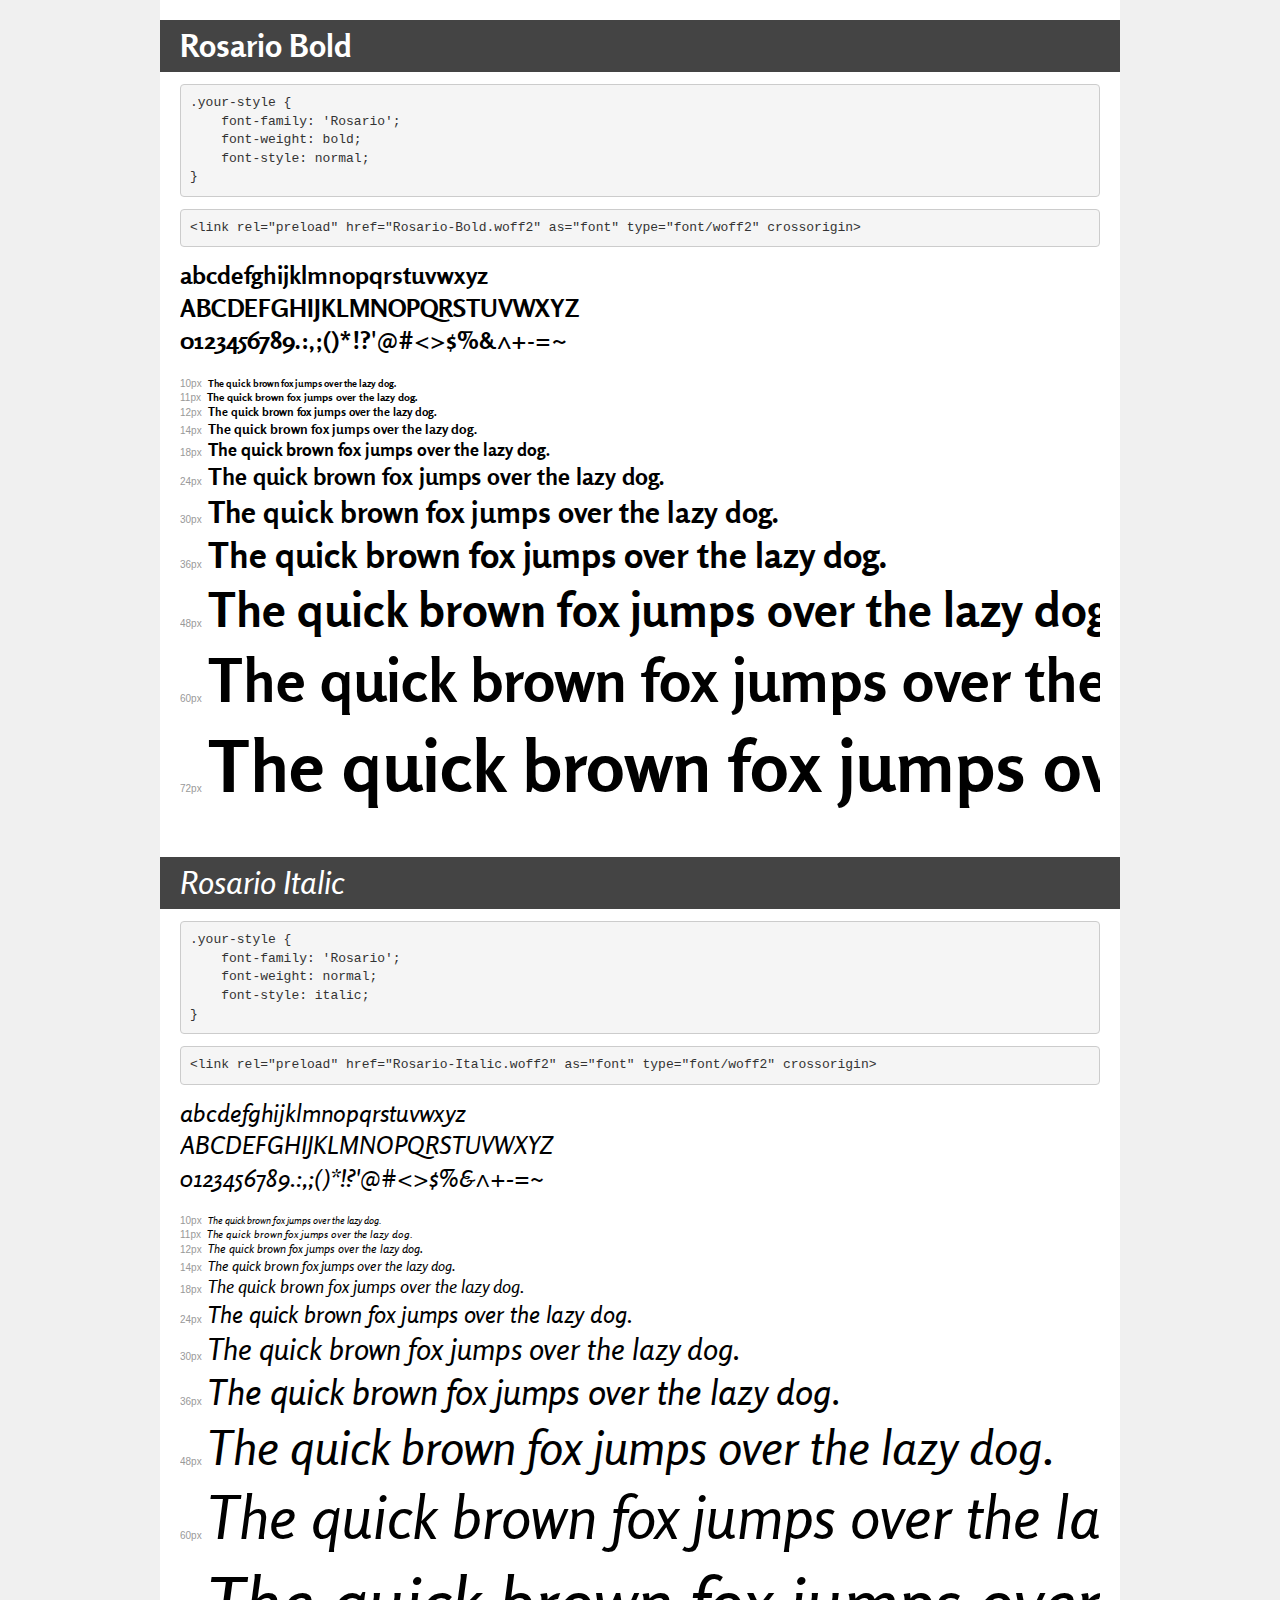
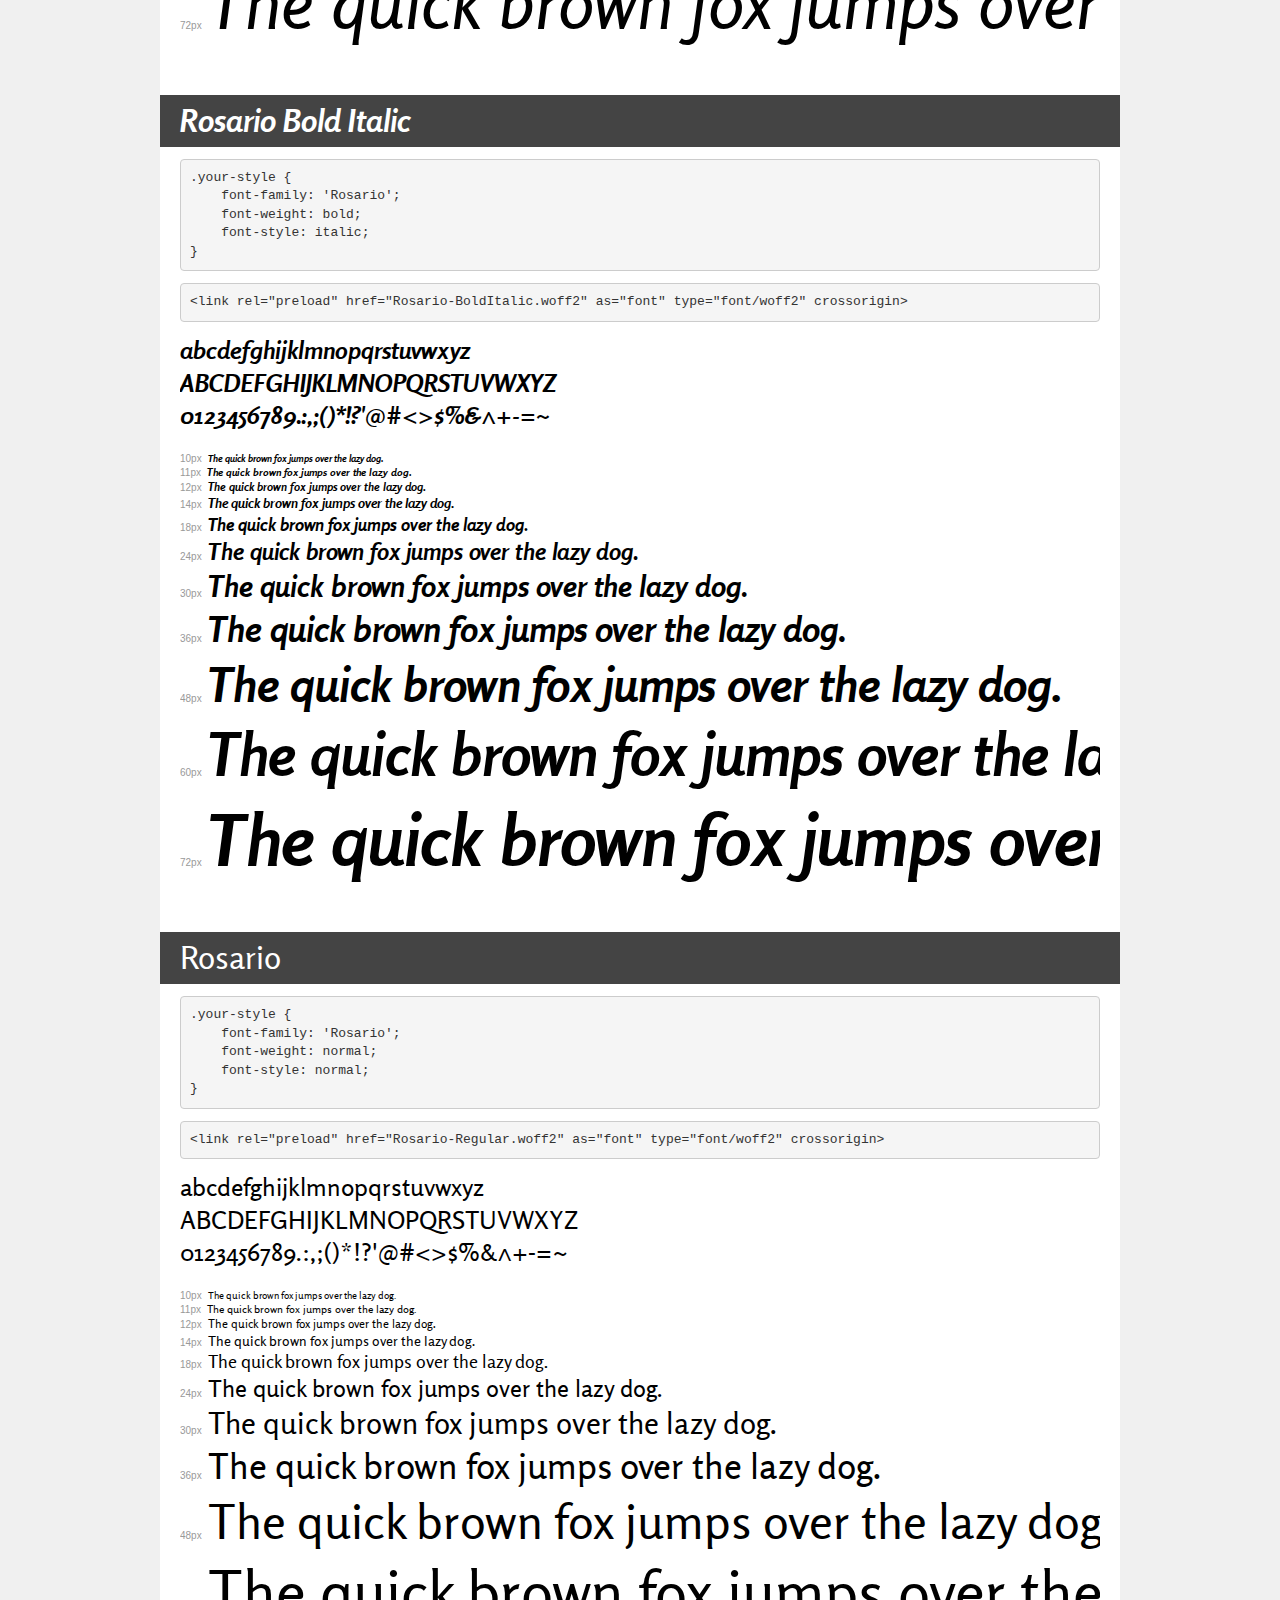
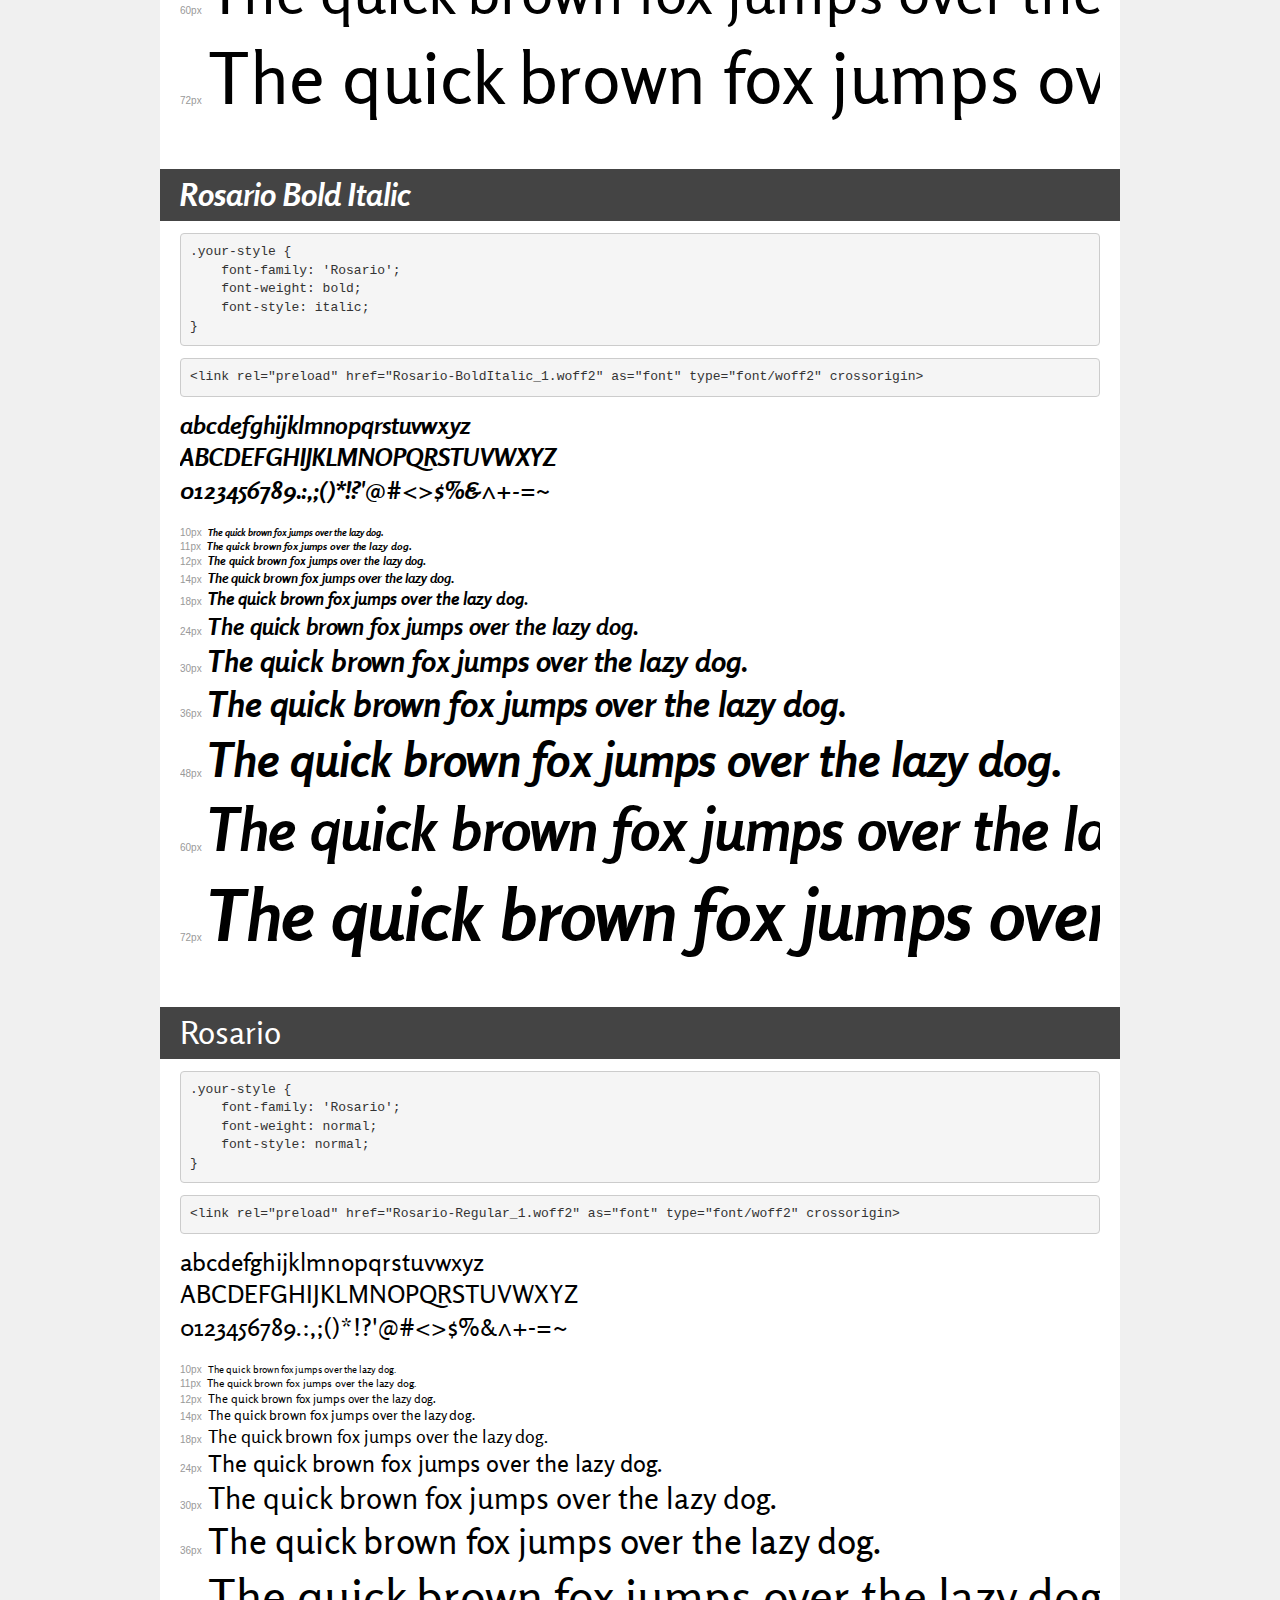
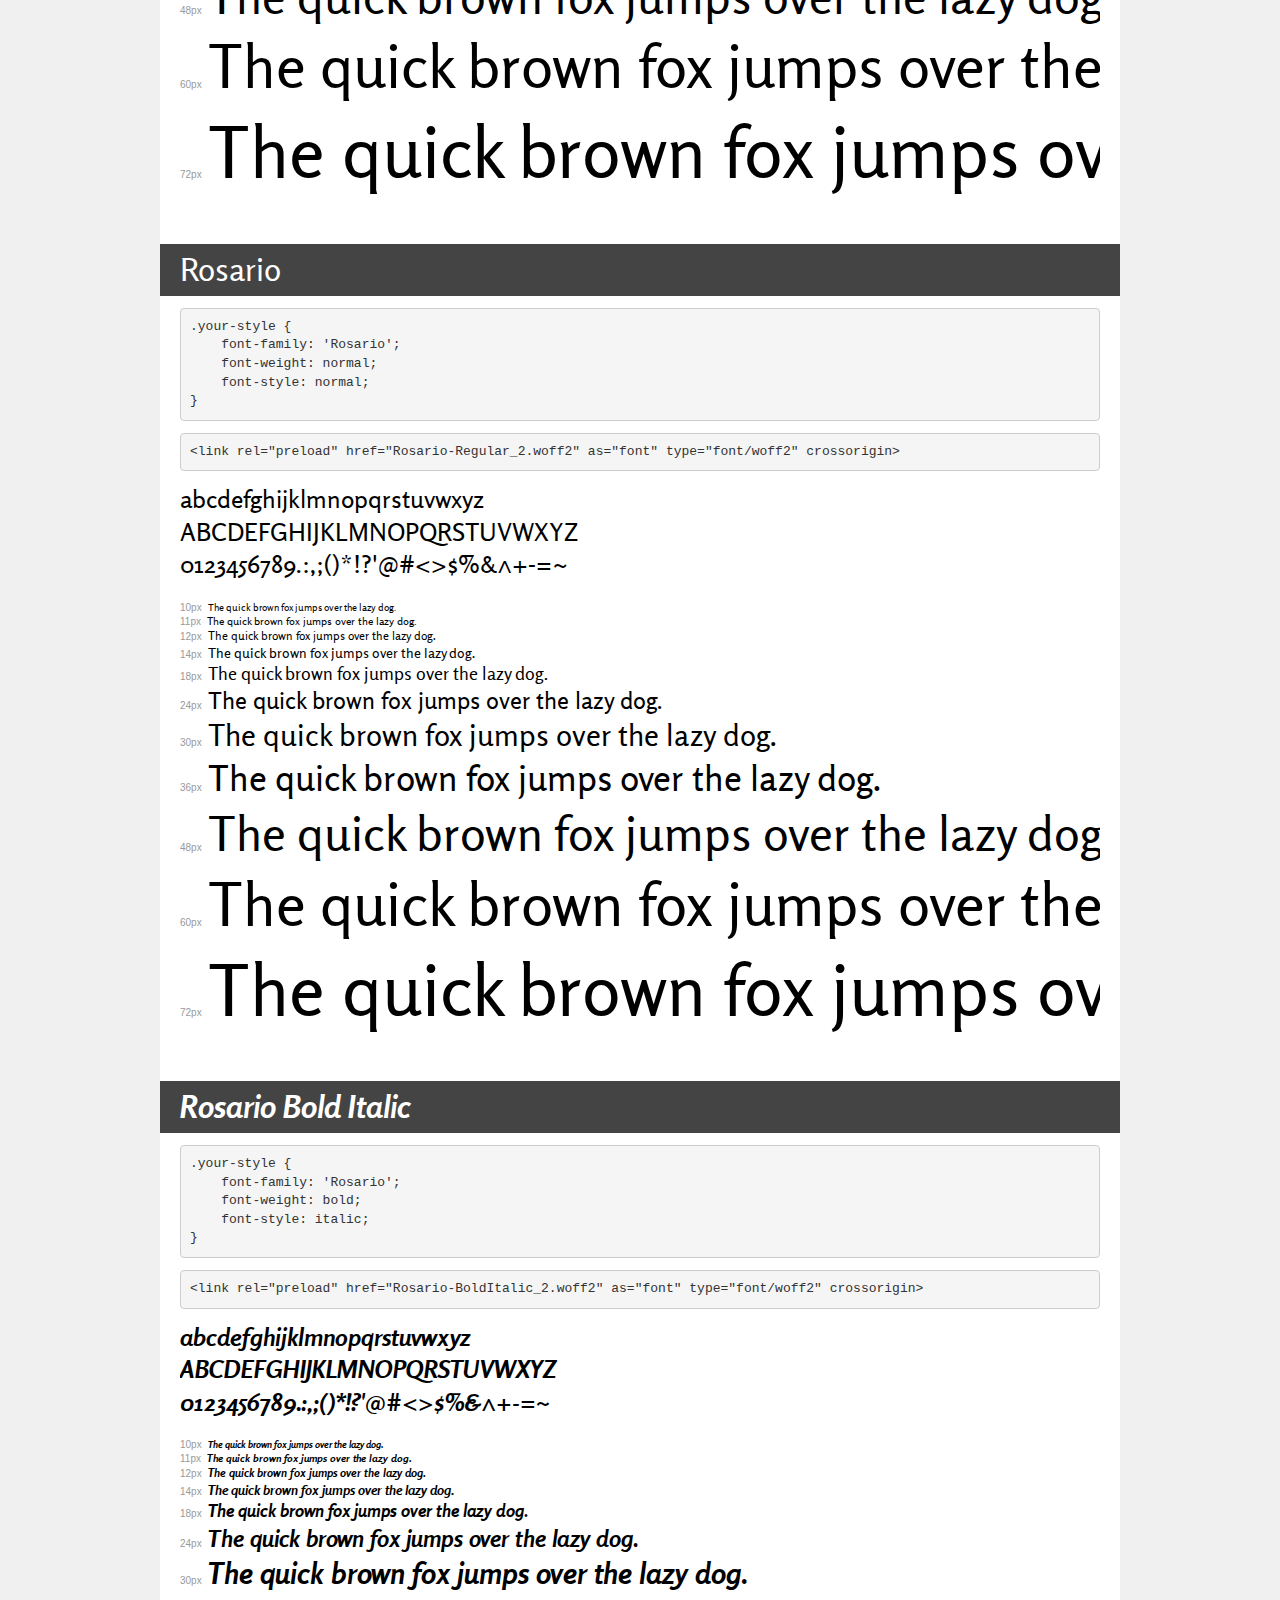
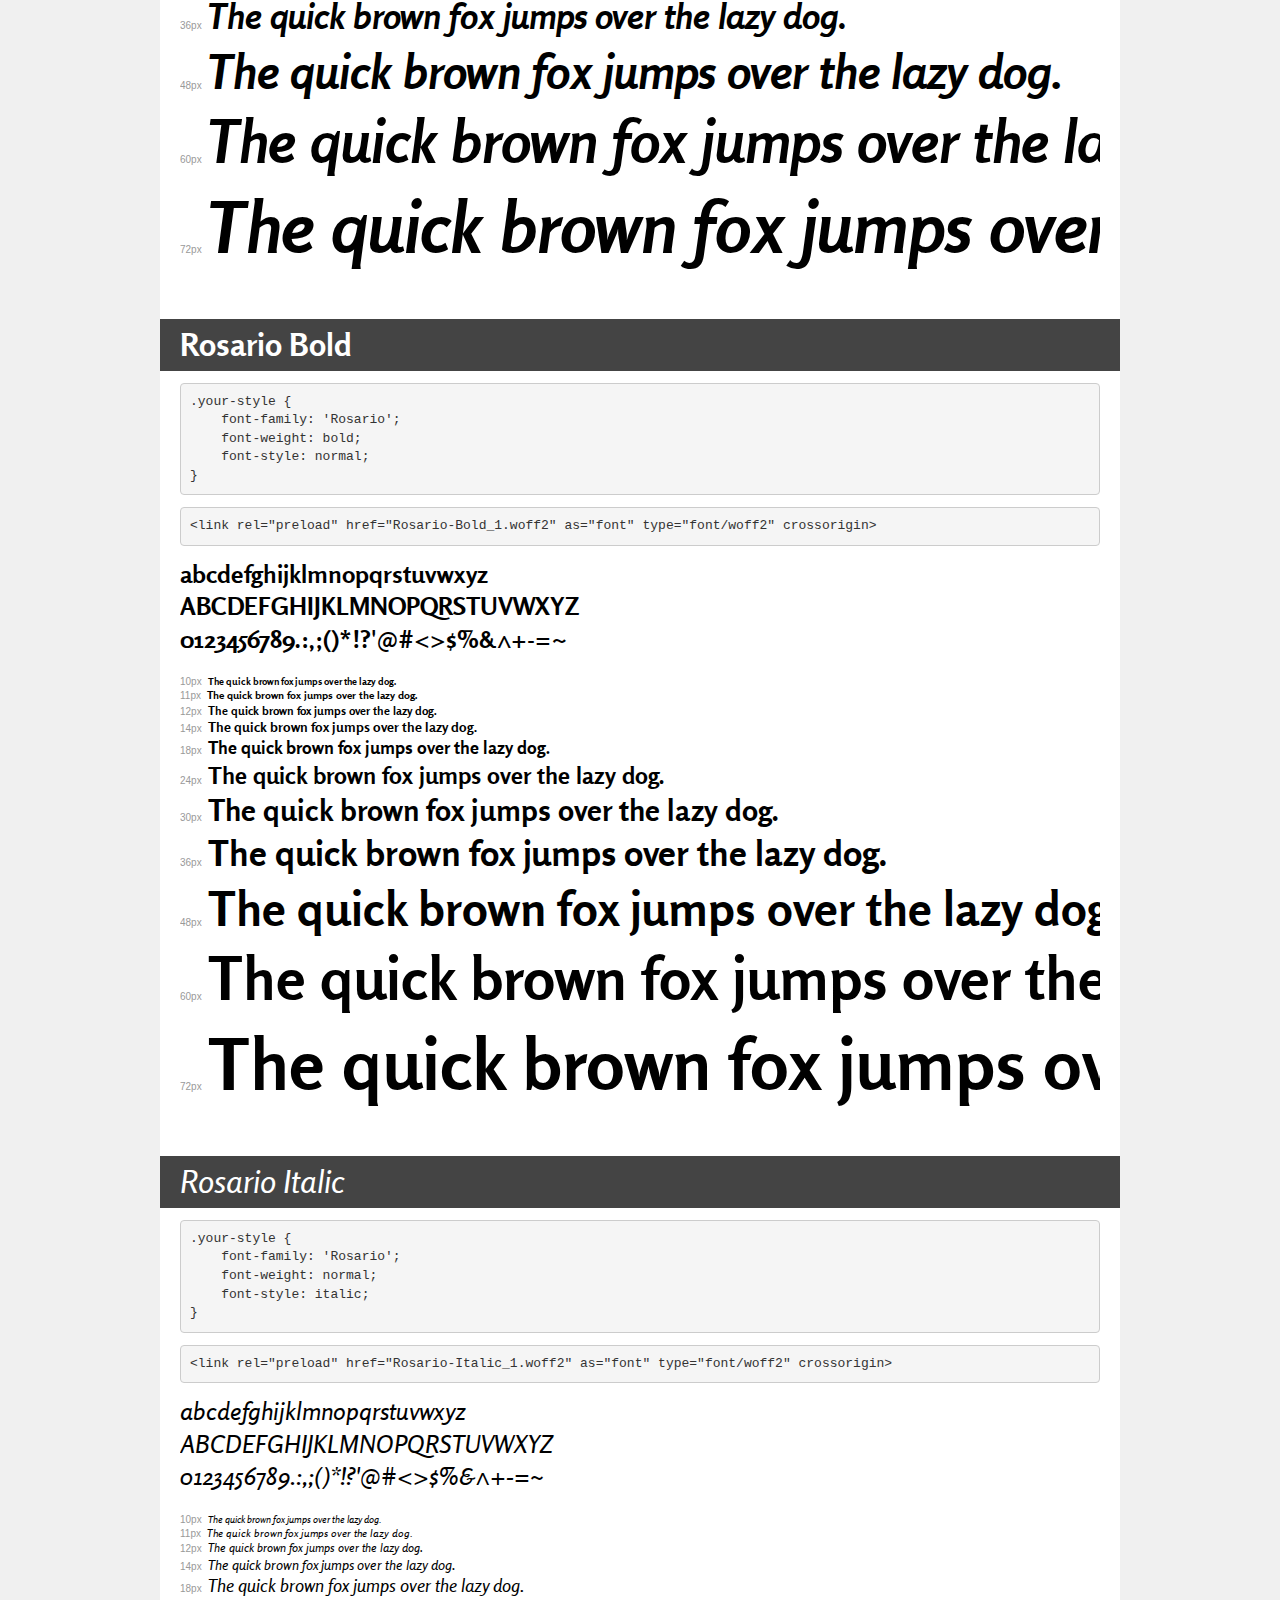
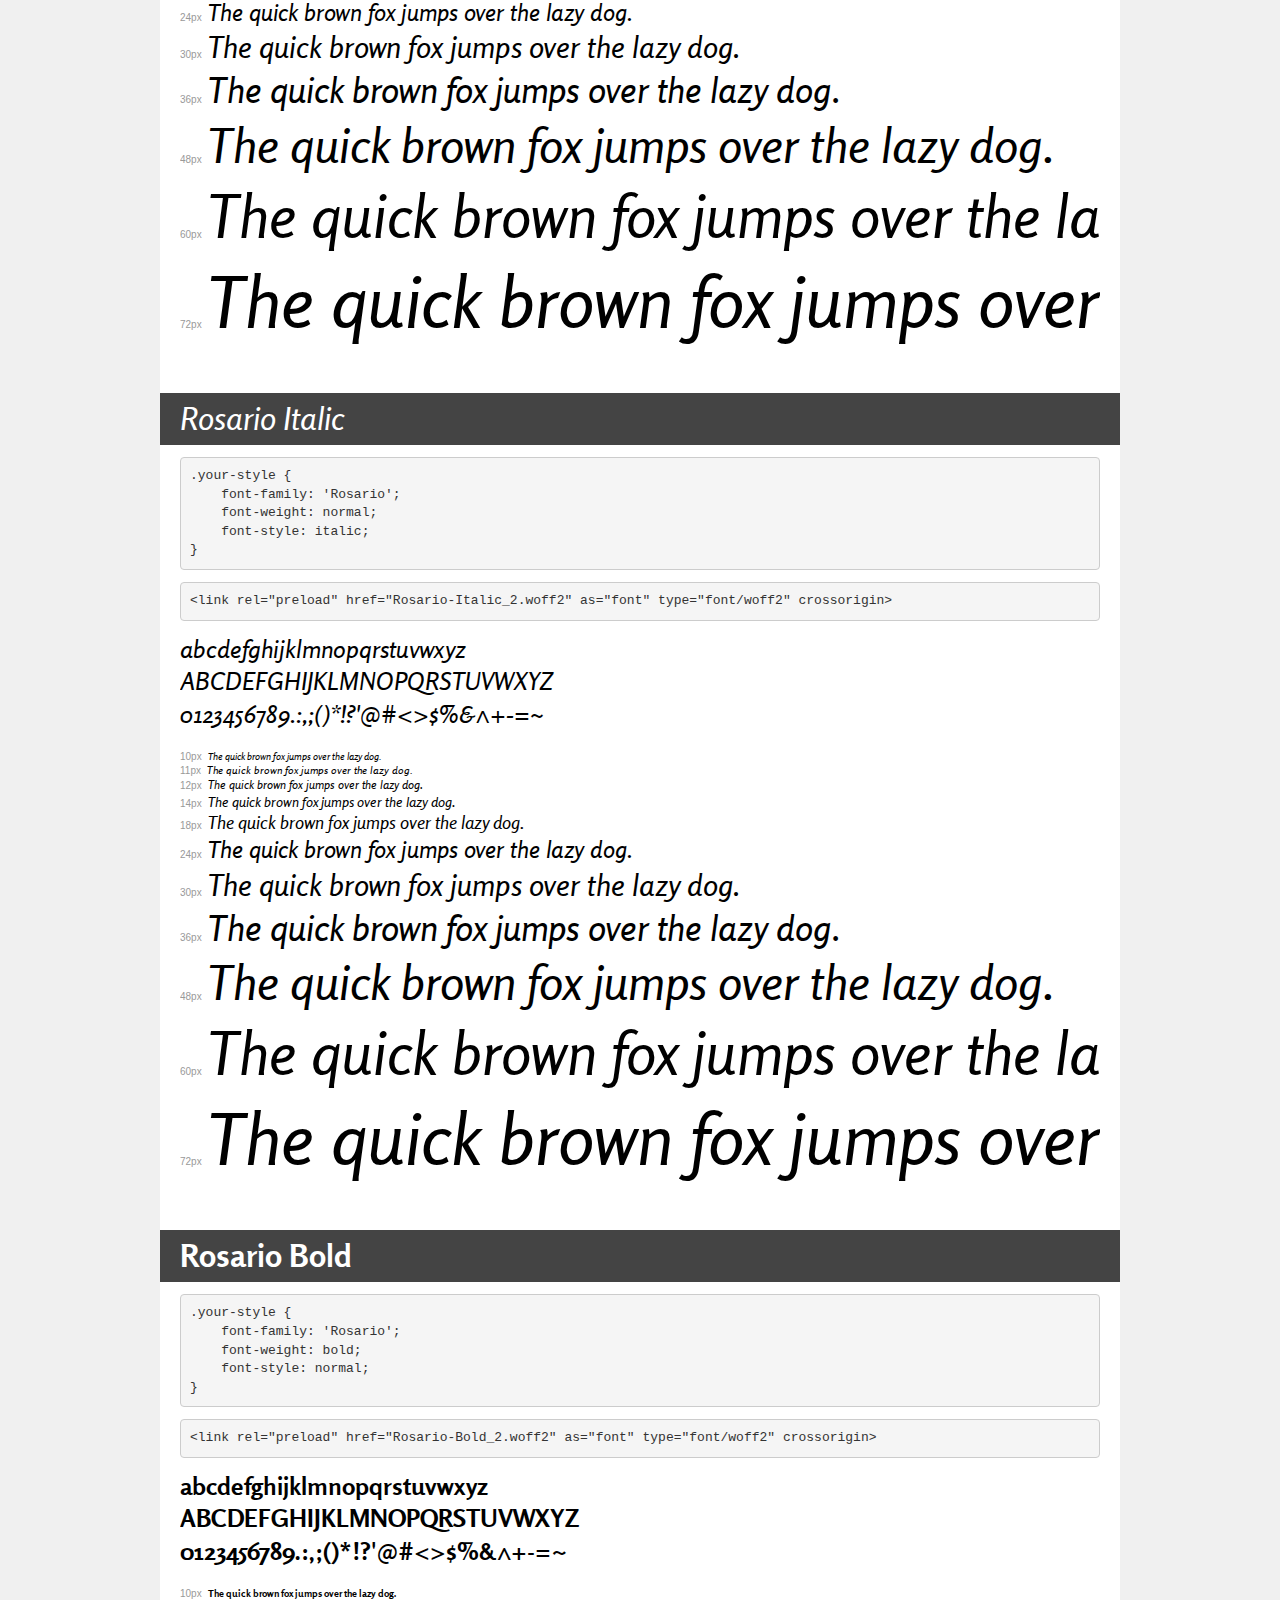
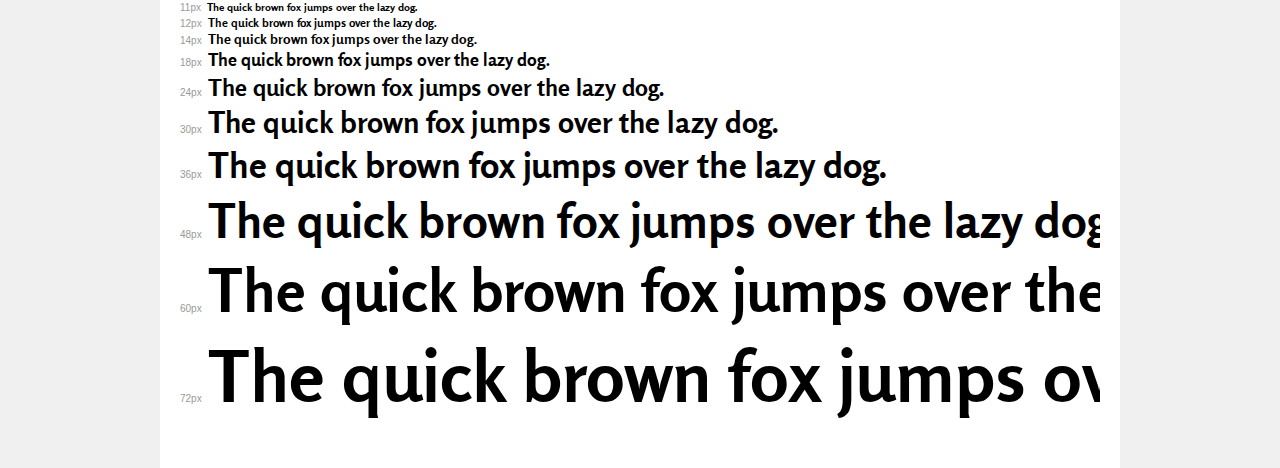
==== fonts/demo.html @ a5f99866 "Init" ====
<!DOCTYPE html>
<html lang="en">
<head>
    <meta charset="utf-8">
    <meta http-equiv="X-UA-Compatible" content="IE=edge">
    <meta name="viewport" content="width=device-width, initial-scale=1">
    <meta name="robots" content="noindex, noarchive">
    <meta name="format-detection" content="telephone=no">
    <title>Transfonter demo</title>
    <link href="stylesheet.css" rel="stylesheet">
    <style>
        /*
        http://meyerweb.com/eric/tools/css/reset/
        v2.0 | 20110126
        License: none (public domain)
        */
        html, body, div, span, applet, object, iframe,
        h1, h2, h3, h4, h5, h6, p, blockquote, pre,
        a, abbr, acronym, address, big, cite, code,
        del, dfn, em, img, ins, kbd, q, s, samp,
        small, strike, strong, sub, sup, tt, var,
        b, u, i, center,
        dl, dt, dd, ol, ul, li,
        fieldset, form, label, legend,
        table, caption, tbody, tfoot, thead, tr, th, td,
        article, aside, canvas, details, embed,
        figure, figcaption, footer, header, hgroup,
        menu, nav, output, ruby, section, summary,
        time, mark, audio, video {
            margin: 0;
            padding: 0;
            border: 0;
            font-size: 100%;
            font: inherit;
            vertical-align: baseline;
        }
        /* HTML5 display-role reset for older browsers */
        article, aside, details, figcaption, figure,
        footer, header, hgroup, menu, nav, section {
            display: block;
        }
        body {
            line-height: 1;
        }
        ol, ul {
            list-style: none;
        }
        blockquote, q {
            quotes: none;
        }
        blockquote:before, blockquote:after,
        q:before, q:after {
            content: '';
            content: none;
        }
        table {
            border-collapse: collapse;
            border-spacing: 0;
        }
        /* demo styles */
        body {
            background: #f0f0f0;
            color: #000;
        }
        .page {
            background: #fff;
            width: 920px;
            margin: 0 auto;
            padding: 20px 20px 0 20px;
            overflow: hidden;
        }
        .font-container {
            overflow-x: auto;
            overflow-y: hidden;
            margin-bottom: 40px;
            line-height: 1.3;
            white-space: nowrap;
            padding-bottom: 5px;
        }
        h1 {
            position: relative;
            background: #444;
            font-size: 32px;
            color: #fff;
            padding: 10px 20px;
            margin: 0 -20px 12px -20px;
        }
        .letters {
            font-size: 25px;
            margin-bottom: 20px;
        }
        .s10:before {
            content: '10px';
        }
        .s11:before {
            content: '11px';
        }
        .s12:before {
            content: '12px';
        }
        .s14:before {
            content: '14px';
        }
        .s18:before {
            content: '18px';
        }
        .s24:before {
            content: '24px';
        }
        .s30:before {
            content: '30px';
        }
        .s36:before {
            content: '36px';
        }
        .s48:before {
            content: '48px';
        }
        .s60:before {
            content: '60px';
        }
        .s72:before {
            content: '72px';
        }
        .s10:before, .s11:before, .s12:before, .s14:before,
        .s18:before, .s24:before, .s30:before, .s36:before,
        .s48:before, .s60:before, .s72:before {
            font-family: Arial, sans-serif;
            font-size: 10px;
            font-weight: normal;
            font-style: normal;
            color: #999;
            padding-right: 6px;
        }
        pre {
            display: block;
            padding: 9px;
            margin: 0 0 12px;
            font-family: Monaco, Menlo, Consolas, "Courier New", monospace;
            font-size: 13px;
            line-height: 1.428571429;
            color: #333;
            font-weight: normal;
            font-style: normal;
            background-color: #f5f5f5;
            border: 1px solid #ccc;
            overflow-x: auto;
            border-radius: 4px;
        }
        /* responsive */
        @media (max-width: 959px) {
            .page {
                width: auto;
                margin: 0;
            }
        }
    </style>
</head>
<body>
<div class="page">
    <div class="demo">
        <h1 style="font-family: 'Rosario'; font-weight: bold; font-style: normal;">Rosario Bold</h1>
        <pre title="Usage">.your-style {
    font-family: 'Rosario';
    font-weight: bold;
    font-style: normal;
}</pre>
        <pre title="Preload (optional)">
&lt;link rel=&quot;preload&quot; href=&quot;Rosario-Bold.woff2&quot; as=&quot;font&quot; type=&quot;font/woff2&quot; crossorigin&gt;</pre>
        <div class="font-container" style="font-family: 'Rosario'; font-weight: bold; font-style: normal;">
            <p class="letters">
                abcdefghijklmnopqrstuvwxyz<br>
ABCDEFGHIJKLMNOPQRSTUVWXYZ<br>
                0123456789.:,;()*!?'@#&lt;&gt;$%&^+-=~
            </p>
            <p class="s10" style="font-size: 10px;">The quick brown fox jumps over the lazy dog.</p>
            <p class="s11" style="font-size: 11px;">The quick brown fox jumps over the lazy dog.</p>
            <p class="s12" style="font-size: 12px;">The quick brown fox jumps over the lazy dog.</p>
            <p class="s14" style="font-size: 14px;">The quick brown fox jumps over the lazy dog.</p>
            <p class="s18" style="font-size: 18px;">The quick brown fox jumps over the lazy dog.</p>
            <p class="s24" style="font-size: 24px;">The quick brown fox jumps over the lazy dog.</p>
            <p class="s30" style="font-size: 30px;">The quick brown fox jumps over the lazy dog.</p>
            <p class="s36" style="font-size: 36px;">The quick brown fox jumps over the lazy dog.</p>
            <p class="s48" style="font-size: 48px;">The quick brown fox jumps over the lazy dog.</p>
            <p class="s60" style="font-size: 60px;">The quick brown fox jumps over the lazy dog.</p>
            <p class="s72" style="font-size: 72px;">The quick brown fox jumps over the lazy dog.</p>
        </div>
    </div>

    <div class="demo">
        <h1 style="font-family: 'Rosario'; font-weight: normal; font-style: italic;">Rosario Italic</h1>
        <pre title="Usage">.your-style {
    font-family: 'Rosario';
    font-weight: normal;
    font-style: italic;
}</pre>
        <pre title="Preload (optional)">
&lt;link rel=&quot;preload&quot; href=&quot;Rosario-Italic.woff2&quot; as=&quot;font&quot; type=&quot;font/woff2&quot; crossorigin&gt;</pre>
        <div class="font-container" style="font-family: 'Rosario'; font-weight: normal; font-style: italic;">
            <p class="letters">
                abcdefghijklmnopqrstuvwxyz<br>
ABCDEFGHIJKLMNOPQRSTUVWXYZ<br>
                0123456789.:,;()*!?'@#&lt;&gt;$%&^+-=~
            </p>
            <p class="s10" style="font-size: 10px;">The quick brown fox jumps over the lazy dog.</p>
            <p class="s11" style="font-size: 11px;">The quick brown fox jumps over the lazy dog.</p>
            <p class="s12" style="font-size: 12px;">The quick brown fox jumps over the lazy dog.</p>
            <p class="s14" style="font-size: 14px;">The quick brown fox jumps over the lazy dog.</p>
            <p class="s18" style="font-size: 18px;">The quick brown fox jumps over the lazy dog.</p>
            <p class="s24" style="font-size: 24px;">The quick brown fox jumps over the lazy dog.</p>
            <p class="s30" style="font-size: 30px;">The quick brown fox jumps over the lazy dog.</p>
            <p class="s36" style="font-size: 36px;">The quick brown fox jumps over the lazy dog.</p>
            <p class="s48" style="font-size: 48px;">The quick brown fox jumps over the lazy dog.</p>
            <p class="s60" style="font-size: 60px;">The quick brown fox jumps over the lazy dog.</p>
            <p class="s72" style="font-size: 72px;">The quick brown fox jumps over the lazy dog.</p>
        </div>
    </div>

    <div class="demo">
        <h1 style="font-family: 'Rosario'; font-weight: bold; font-style: italic;">Rosario Bold Italic</h1>
        <pre title="Usage">.your-style {
    font-family: 'Rosario';
    font-weight: bold;
    font-style: italic;
}</pre>
        <pre title="Preload (optional)">
&lt;link rel=&quot;preload&quot; href=&quot;Rosario-BoldItalic.woff2&quot; as=&quot;font&quot; type=&quot;font/woff2&quot; crossorigin&gt;</pre>
        <div class="font-container" style="font-family: 'Rosario'; font-weight: bold; font-style: italic;">
            <p class="letters">
                abcdefghijklmnopqrstuvwxyz<br>
ABCDEFGHIJKLMNOPQRSTUVWXYZ<br>
                0123456789.:,;()*!?'@#&lt;&gt;$%&^+-=~
            </p>
            <p class="s10" style="font-size: 10px;">The quick brown fox jumps over the lazy dog.</p>
            <p class="s11" style="font-size: 11px;">The quick brown fox jumps over the lazy dog.</p>
            <p class="s12" style="font-size: 12px;">The quick brown fox jumps over the lazy dog.</p>
            <p class="s14" style="font-size: 14px;">The quick brown fox jumps over the lazy dog.</p>
            <p class="s18" style="font-size: 18px;">The quick brown fox jumps over the lazy dog.</p>
            <p class="s24" style="font-size: 24px;">The quick brown fox jumps over the lazy dog.</p>
            <p class="s30" style="font-size: 30px;">The quick brown fox jumps over the lazy dog.</p>
            <p class="s36" style="font-size: 36px;">The quick brown fox jumps over the lazy dog.</p>
            <p class="s48" style="font-size: 48px;">The quick brown fox jumps over the lazy dog.</p>
            <p class="s60" style="font-size: 60px;">The quick brown fox jumps over the lazy dog.</p>
            <p class="s72" style="font-size: 72px;">The quick brown fox jumps over the lazy dog.</p>
        </div>
    </div>

    <div class="demo">
        <h1 style="font-family: 'Rosario'; font-weight: normal; font-style: normal;">Rosario</h1>
        <pre title="Usage">.your-style {
    font-family: 'Rosario';
    font-weight: normal;
    font-style: normal;
}</pre>
        <pre title="Preload (optional)">
&lt;link rel=&quot;preload&quot; href=&quot;Rosario-Regular.woff2&quot; as=&quot;font&quot; type=&quot;font/woff2&quot; crossorigin&gt;</pre>
        <div class="font-container" style="font-family: 'Rosario'; font-weight: normal; font-style: normal;">
            <p class="letters">
                abcdefghijklmnopqrstuvwxyz<br>
ABCDEFGHIJKLMNOPQRSTUVWXYZ<br>
                0123456789.:,;()*!?'@#&lt;&gt;$%&^+-=~
            </p>
            <p class="s10" style="font-size: 10px;">The quick brown fox jumps over the lazy dog.</p>
            <p class="s11" style="font-size: 11px;">The quick brown fox jumps over the lazy dog.</p>
            <p class="s12" style="font-size: 12px;">The quick brown fox jumps over the lazy dog.</p>
            <p class="s14" style="font-size: 14px;">The quick brown fox jumps over the lazy dog.</p>
            <p class="s18" style="font-size: 18px;">The quick brown fox jumps over the lazy dog.</p>
            <p class="s24" style="font-size: 24px;">The quick brown fox jumps over the lazy dog.</p>
            <p class="s30" style="font-size: 30px;">The quick brown fox jumps over the lazy dog.</p>
            <p class="s36" style="font-size: 36px;">The quick brown fox jumps over the lazy dog.</p>
            <p class="s48" style="font-size: 48px;">The quick brown fox jumps over the lazy dog.</p>
            <p class="s60" style="font-size: 60px;">The quick brown fox jumps over the lazy dog.</p>
            <p class="s72" style="font-size: 72px;">The quick brown fox jumps over the lazy dog.</p>
        </div>
    </div>

    <div class="demo">
        <h1 style="font-family: 'Rosario'; font-weight: bold; font-style: italic;">Rosario Bold Italic</h1>
        <pre title="Usage">.your-style {
    font-family: 'Rosario';
    font-weight: bold;
    font-style: italic;
}</pre>
        <pre title="Preload (optional)">
&lt;link rel=&quot;preload&quot; href=&quot;Rosario-BoldItalic_1.woff2&quot; as=&quot;font&quot; type=&quot;font/woff2&quot; crossorigin&gt;</pre>
        <div class="font-container" style="font-family: 'Rosario'; font-weight: bold; font-style: italic;">
            <p class="letters">
                abcdefghijklmnopqrstuvwxyz<br>
ABCDEFGHIJKLMNOPQRSTUVWXYZ<br>
                0123456789.:,;()*!?'@#&lt;&gt;$%&^+-=~
            </p>
            <p class="s10" style="font-size: 10px;">The quick brown fox jumps over the lazy dog.</p>
            <p class="s11" style="font-size: 11px;">The quick brown fox jumps over the lazy dog.</p>
            <p class="s12" style="font-size: 12px;">The quick brown fox jumps over the lazy dog.</p>
            <p class="s14" style="font-size: 14px;">The quick brown fox jumps over the lazy dog.</p>
            <p class="s18" style="font-size: 18px;">The quick brown fox jumps over the lazy dog.</p>
            <p class="s24" style="font-size: 24px;">The quick brown fox jumps over the lazy dog.</p>
            <p class="s30" style="font-size: 30px;">The quick brown fox jumps over the lazy dog.</p>
            <p class="s36" style="font-size: 36px;">The quick brown fox jumps over the lazy dog.</p>
            <p class="s48" style="font-size: 48px;">The quick brown fox jumps over the lazy dog.</p>
            <p class="s60" style="font-size: 60px;">The quick brown fox jumps over the lazy dog.</p>
            <p class="s72" style="font-size: 72px;">The quick brown fox jumps over the lazy dog.</p>
        </div>
    </div>

    <div class="demo">
        <h1 style="font-family: 'Rosario'; font-weight: normal; font-style: normal;">Rosario</h1>
        <pre title="Usage">.your-style {
    font-family: 'Rosario';
    font-weight: normal;
    font-style: normal;
}</pre>
        <pre title="Preload (optional)">
&lt;link rel=&quot;preload&quot; href=&quot;Rosario-Regular_1.woff2&quot; as=&quot;font&quot; type=&quot;font/woff2&quot; crossorigin&gt;</pre>
        <div class="font-container" style="font-family: 'Rosario'; font-weight: normal; font-style: normal;">
            <p class="letters">
                abcdefghijklmnopqrstuvwxyz<br>
ABCDEFGHIJKLMNOPQRSTUVWXYZ<br>
                0123456789.:,;()*!?'@#&lt;&gt;$%&^+-=~
            </p>
            <p class="s10" style="font-size: 10px;">The quick brown fox jumps over the lazy dog.</p>
            <p class="s11" style="font-size: 11px;">The quick brown fox jumps over the lazy dog.</p>
            <p class="s12" style="font-size: 12px;">The quick brown fox jumps over the lazy dog.</p>
            <p class="s14" style="font-size: 14px;">The quick brown fox jumps over the lazy dog.</p>
            <p class="s18" style="font-size: 18px;">The quick brown fox jumps over the lazy dog.</p>
            <p class="s24" style="font-size: 24px;">The quick brown fox jumps over the lazy dog.</p>
            <p class="s30" style="font-size: 30px;">The quick brown fox jumps over the lazy dog.</p>
            <p class="s36" style="font-size: 36px;">The quick brown fox jumps over the lazy dog.</p>
            <p class="s48" style="font-size: 48px;">The quick brown fox jumps over the lazy dog.</p>
            <p class="s60" style="font-size: 60px;">The quick brown fox jumps over the lazy dog.</p>
            <p class="s72" style="font-size: 72px;">The quick brown fox jumps over the lazy dog.</p>
        </div>
    </div>

    <div class="demo">
        <h1 style="font-family: 'Rosario'; font-weight: normal; font-style: normal;">Rosario</h1>
        <pre title="Usage">.your-style {
    font-family: 'Rosario';
    font-weight: normal;
    font-style: normal;
}</pre>
        <pre title="Preload (optional)">
&lt;link rel=&quot;preload&quot; href=&quot;Rosario-Regular_2.woff2&quot; as=&quot;font&quot; type=&quot;font/woff2&quot; crossorigin&gt;</pre>
        <div class="font-container" style="font-family: 'Rosario'; font-weight: normal; font-style: normal;">
            <p class="letters">
                abcdefghijklmnopqrstuvwxyz<br>
ABCDEFGHIJKLMNOPQRSTUVWXYZ<br>
                0123456789.:,;()*!?'@#&lt;&gt;$%&^+-=~
            </p>
            <p class="s10" style="font-size: 10px;">The quick brown fox jumps over the lazy dog.</p>
            <p class="s11" style="font-size: 11px;">The quick brown fox jumps over the lazy dog.</p>
            <p class="s12" style="font-size: 12px;">The quick brown fox jumps over the lazy dog.</p>
            <p class="s14" style="font-size: 14px;">The quick brown fox jumps over the lazy dog.</p>
            <p class="s18" style="font-size: 18px;">The quick brown fox jumps over the lazy dog.</p>
            <p class="s24" style="font-size: 24px;">The quick brown fox jumps over the lazy dog.</p>
            <p class="s30" style="font-size: 30px;">The quick brown fox jumps over the lazy dog.</p>
            <p class="s36" style="font-size: 36px;">The quick brown fox jumps over the lazy dog.</p>
            <p class="s48" style="font-size: 48px;">The quick brown fox jumps over the lazy dog.</p>
            <p class="s60" style="font-size: 60px;">The quick brown fox jumps over the lazy dog.</p>
            <p class="s72" style="font-size: 72px;">The quick brown fox jumps over the lazy dog.</p>
        </div>
    </div>

    <div class="demo">
        <h1 style="font-family: 'Rosario'; font-weight: bold; font-style: italic;">Rosario Bold Italic</h1>
        <pre title="Usage">.your-style {
    font-family: 'Rosario';
    font-weight: bold;
    font-style: italic;
}</pre>
        <pre title="Preload (optional)">
&lt;link rel=&quot;preload&quot; href=&quot;Rosario-BoldItalic_2.woff2&quot; as=&quot;font&quot; type=&quot;font/woff2&quot; crossorigin&gt;</pre>
        <div class="font-container" style="font-family: 'Rosario'; font-weight: bold; font-style: italic;">
            <p class="letters">
                abcdefghijklmnopqrstuvwxyz<br>
ABCDEFGHIJKLMNOPQRSTUVWXYZ<br>
                0123456789.:,;()*!?'@#&lt;&gt;$%&^+-=~
            </p>
            <p class="s10" style="font-size: 10px;">The quick brown fox jumps over the lazy dog.</p>
            <p class="s11" style="font-size: 11px;">The quick brown fox jumps over the lazy dog.</p>
            <p class="s12" style="font-size: 12px;">The quick brown fox jumps over the lazy dog.</p>
            <p class="s14" style="font-size: 14px;">The quick brown fox jumps over the lazy dog.</p>
            <p class="s18" style="font-size: 18px;">The quick brown fox jumps over the lazy dog.</p>
            <p class="s24" style="font-size: 24px;">The quick brown fox jumps over the lazy dog.</p>
            <p class="s30" style="font-size: 30px;">The quick brown fox jumps over the lazy dog.</p>
            <p class="s36" style="font-size: 36px;">The quick brown fox jumps over the lazy dog.</p>
            <p class="s48" style="font-size: 48px;">The quick brown fox jumps over the lazy dog.</p>
            <p class="s60" style="font-size: 60px;">The quick brown fox jumps over the lazy dog.</p>
            <p class="s72" style="font-size: 72px;">The quick brown fox jumps over the lazy dog.</p>
        </div>
    </div>

    <div class="demo">
        <h1 style="font-family: 'Rosario'; font-weight: bold; font-style: normal;">Rosario Bold</h1>
        <pre title="Usage">.your-style {
    font-family: 'Rosario';
    font-weight: bold;
    font-style: normal;
}</pre>
        <pre title="Preload (optional)">
&lt;link rel=&quot;preload&quot; href=&quot;Rosario-Bold_1.woff2&quot; as=&quot;font&quot; type=&quot;font/woff2&quot; crossorigin&gt;</pre>
        <div class="font-container" style="font-family: 'Rosario'; font-weight: bold; font-style: normal;">
            <p class="letters">
                abcdefghijklmnopqrstuvwxyz<br>
ABCDEFGHIJKLMNOPQRSTUVWXYZ<br>
                0123456789.:,;()*!?'@#&lt;&gt;$%&^+-=~
            </p>
            <p class="s10" style="font-size: 10px;">The quick brown fox jumps over the lazy dog.</p>
            <p class="s11" style="font-size: 11px;">The quick brown fox jumps over the lazy dog.</p>
            <p class="s12" style="font-size: 12px;">The quick brown fox jumps over the lazy dog.</p>
            <p class="s14" style="font-size: 14px;">The quick brown fox jumps over the lazy dog.</p>
            <p class="s18" style="font-size: 18px;">The quick brown fox jumps over the lazy dog.</p>
            <p class="s24" style="font-size: 24px;">The quick brown fox jumps over the lazy dog.</p>
            <p class="s30" style="font-size: 30px;">The quick brown fox jumps over the lazy dog.</p>
            <p class="s36" style="font-size: 36px;">The quick brown fox jumps over the lazy dog.</p>
            <p class="s48" style="font-size: 48px;">The quick brown fox jumps over the lazy dog.</p>
            <p class="s60" style="font-size: 60px;">The quick brown fox jumps over the lazy dog.</p>
            <p class="s72" style="font-size: 72px;">The quick brown fox jumps over the lazy dog.</p>
        </div>
    </div>

    <div class="demo">
        <h1 style="font-family: 'Rosario'; font-weight: normal; font-style: italic;">Rosario Italic</h1>
        <pre title="Usage">.your-style {
    font-family: 'Rosario';
    font-weight: normal;
    font-style: italic;
}</pre>
        <pre title="Preload (optional)">
&lt;link rel=&quot;preload&quot; href=&quot;Rosario-Italic_1.woff2&quot; as=&quot;font&quot; type=&quot;font/woff2&quot; crossorigin&gt;</pre>
        <div class="font-container" style="font-family: 'Rosario'; font-weight: normal; font-style: italic;">
            <p class="letters">
                abcdefghijklmnopqrstuvwxyz<br>
ABCDEFGHIJKLMNOPQRSTUVWXYZ<br>
                0123456789.:,;()*!?'@#&lt;&gt;$%&^+-=~
            </p>
            <p class="s10" style="font-size: 10px;">The quick brown fox jumps over the lazy dog.</p>
            <p class="s11" style="font-size: 11px;">The quick brown fox jumps over the lazy dog.</p>
            <p class="s12" style="font-size: 12px;">The quick brown fox jumps over the lazy dog.</p>
            <p class="s14" style="font-size: 14px;">The quick brown fox jumps over the lazy dog.</p>
            <p class="s18" style="font-size: 18px;">The quick brown fox jumps over the lazy dog.</p>
            <p class="s24" style="font-size: 24px;">The quick brown fox jumps over the lazy dog.</p>
            <p class="s30" style="font-size: 30px;">The quick brown fox jumps over the lazy dog.</p>
            <p class="s36" style="font-size: 36px;">The quick brown fox jumps over the lazy dog.</p>
            <p class="s48" style="font-size: 48px;">The quick brown fox jumps over the lazy dog.</p>
            <p class="s60" style="font-size: 60px;">The quick brown fox jumps over the lazy dog.</p>
            <p class="s72" style="font-size: 72px;">The quick brown fox jumps over the lazy dog.</p>
        </div>
    </div>

    <div class="demo">
        <h1 style="font-family: 'Rosario'; font-weight: normal; font-style: italic;">Rosario Italic</h1>
        <pre title="Usage">.your-style {
    font-family: 'Rosario';
    font-weight: normal;
    font-style: italic;
}</pre>
        <pre title="Preload (optional)">
&lt;link rel=&quot;preload&quot; href=&quot;Rosario-Italic_2.woff2&quot; as=&quot;font&quot; type=&quot;font/woff2&quot; crossorigin&gt;</pre>
        <div class="font-container" style="font-family: 'Rosario'; font-weight: normal; font-style: italic;">
            <p class="letters">
                abcdefghijklmnopqrstuvwxyz<br>
ABCDEFGHIJKLMNOPQRSTUVWXYZ<br>
                0123456789.:,;()*!?'@#&lt;&gt;$%&^+-=~
            </p>
            <p class="s10" style="font-size: 10px;">The quick brown fox jumps over the lazy dog.</p>
            <p class="s11" style="font-size: 11px;">The quick brown fox jumps over the lazy dog.</p>
            <p class="s12" style="font-size: 12px;">The quick brown fox jumps over the lazy dog.</p>
            <p class="s14" style="font-size: 14px;">The quick brown fox jumps over the lazy dog.</p>
            <p class="s18" style="font-size: 18px;">The quick brown fox jumps over the lazy dog.</p>
            <p class="s24" style="font-size: 24px;">The quick brown fox jumps over the lazy dog.</p>
            <p class="s30" style="font-size: 30px;">The quick brown fox jumps over the lazy dog.</p>
            <p class="s36" style="font-size: 36px;">The quick brown fox jumps over the lazy dog.</p>
            <p class="s48" style="font-size: 48px;">The quick brown fox jumps over the lazy dog.</p>
            <p class="s60" style="font-size: 60px;">The quick brown fox jumps over the lazy dog.</p>
            <p class="s72" style="font-size: 72px;">The quick brown fox jumps over the lazy dog.</p>
        </div>
    </div>

    <div class="demo">
        <h1 style="font-family: 'Rosario'; font-weight: bold; font-style: normal;">Rosario Bold</h1>
        <pre title="Usage">.your-style {
    font-family: 'Rosario';
    font-weight: bold;
    font-style: normal;
}</pre>
        <pre title="Preload (optional)">
&lt;link rel=&quot;preload&quot; href=&quot;Rosario-Bold_2.woff2&quot; as=&quot;font&quot; type=&quot;font/woff2&quot; crossorigin&gt;</pre>
        <div class="font-container" style="font-family: 'Rosario'; font-weight: bold; font-style: normal;">
            <p class="letters">
                abcdefghijklmnopqrstuvwxyz<br>
ABCDEFGHIJKLMNOPQRSTUVWXYZ<br>
                0123456789.:,;()*!?'@#&lt;&gt;$%&^+-=~
            </p>
            <p class="s10" style="font-size: 10px;">The quick brown fox jumps over the lazy dog.</p>
            <p class="s11" style="font-size: 11px;">The quick brown fox jumps over the lazy dog.</p>
            <p class="s12" style="font-size: 12px;">The quick brown fox jumps over the lazy dog.</p>
            <p class="s14" style="font-size: 14px;">The quick brown fox jumps over the lazy dog.</p>
            <p class="s18" style="font-size: 18px;">The quick brown fox jumps over the lazy dog.</p>
            <p class="s24" style="font-size: 24px;">The quick brown fox jumps over the lazy dog.</p>
            <p class="s30" style="font-size: 30px;">The quick brown fox jumps over the lazy dog.</p>
            <p class="s36" style="font-size: 36px;">The quick brown fox jumps over the lazy dog.</p>
            <p class="s48" style="font-size: 48px;">The quick brown fox jumps over the lazy dog.</p>
            <p class="s60" style="font-size: 60px;">The quick brown fox jumps over the lazy dog.</p>
            <p class="s72" style="font-size: 72px;">The quick brown fox jumps over the lazy dog.</p>
        </div>
    </div>

</div>
</body>
</html>
---- fonts/stylesheet.css ----
@font-face {
    font-family: 'Rosario';
    src: url('Rosario-Bold.eot');
    src: url('Rosario-Bold.eot?#iefix') format('embedded-opentype'),
        url('Rosario-Bold.woff2') format('woff2'),
        url('Rosario-Bold.woff') format('woff'),
        url('Rosario-Bold.ttf') format('truetype'),
        url('Rosario-Bold.svg#Rosario-Bold') format('svg');
    font-weight: bold;
    font-style: normal;
    font-display: swap;
}

@font-face {
    font-family: 'Rosario';
    src: url('Rosario-Italic.eot');
    src: url('Rosario-Italic.eot?#iefix') format('embedded-opentype'),
        url('Rosario-Italic.woff2') format('woff2'),
        url('Rosario-Italic.woff') format('woff'),
        url('Rosario-Italic.ttf') format('truetype'),
        url('Rosario-Italic.svg#Rosario-Italic') format('svg');
    font-weight: normal;
    font-style: italic;
    font-display: swap;
}

@font-face {
    font-family: 'Rosario';
    src: url('Rosario-BoldItalic.eot');
    src: url('Rosario-BoldItalic.eot?#iefix') format('embedded-opentype'),
        url('Rosario-BoldItalic.woff2') format('woff2'),
        url('Rosario-BoldItalic.woff') format('woff'),
        url('Rosario-BoldItalic.ttf') format('truetype'),
        url('Rosario-BoldItalic.svg#Rosario-BoldItalic') format('svg');
    font-weight: bold;
    font-style: italic;
    font-display: swap;
}

@font-face {
    font-family: 'Rosario';
    src: url('Rosario-Regular.eot');
    src: url('Rosario-Regular.eot?#iefix') format('embedded-opentype'),
        url('Rosario-Regular.woff2') format('woff2'),
        url('Rosario-Regular.woff') format('woff'),
        url('Rosario-Regular.ttf') format('truetype'),
        url('Rosario-Regular.svg#Rosario-Regular') format('svg');
    font-weight: normal;
    font-style: normal;
    font-display: swap;
}

@font-face {
    font-family: 'Rosario';
    src: url('Rosario-BoldItalic_1.eot');
    src: url('Rosario-BoldItalic_1.eot?#iefix') format('embedded-opentype'),
        url('Rosario-BoldItalic_1.woff2') format('woff2'),
        url('Rosario-BoldItalic_1.woff') format('woff'),
        url('Rosario-BoldItalic_1.ttf') format('truetype'),
        url('Rosario-BoldItalic_1.svg#Rosario-BoldItalic') format('svg');
    font-weight: bold;
    font-style: italic;
    font-display: swap;
}

@font-face {
    font-family: 'Rosario';
    src: url('Rosario-Regular_1.eot');
    src: url('Rosario-Regular_1.eot?#iefix') format('embedded-opentype'),
        url('Rosario-Regular_1.woff2') format('woff2'),
        url('Rosario-Regular_1.woff') format('woff'),
        url('Rosario-Regular_1.ttf') format('truetype'),
        url('Rosario-Regular_1.svg#Rosario-Regular') format('svg');
    font-weight: normal;
    font-style: normal;
    font-display: swap;
}

@font-face {
    font-family: 'Rosario';
    src: url('Rosario-Regular_2.eot');
    src: url('Rosario-Regular_2.eot?#iefix') format('embedded-opentype'),
        url('Rosario-Regular_2.woff2') format('woff2'),
        url('Rosario-Regular_2.woff') format('woff'),
        url('Rosario-Regular_2.ttf') format('truetype'),
        url('Rosario-Regular_2.svg#Rosario-Regular') format('svg');
    font-weight: normal;
    font-style: normal;
    font-display: swap;
}

@font-face {
    font-family: 'Rosario';
    src: url('Rosario-BoldItalic_2.eot');
    src: url('Rosario-BoldItalic_2.eot?#iefix') format('embedded-opentype'),
        url('Rosario-BoldItalic_2.woff2') format('woff2'),
        url('Rosario-BoldItalic_2.woff') format('woff'),
        url('Rosario-BoldItalic_2.ttf') format('truetype'),
        url('Rosario-BoldItalic_2.svg#Rosario-BoldItalic') format('svg');
    font-weight: bold;
    font-style: italic;
    font-display: swap;
}

@font-face {
    font-family: 'Rosario';
    src: url('Rosario-Bold_1.eot');
    src: url('Rosario-Bold_1.eot?#iefix') format('embedded-opentype'),
        url('Rosario-Bold_1.woff2') format('woff2'),
        url('Rosario-Bold_1.woff') format('woff'),
        url('Rosario-Bold_1.ttf') format('truetype'),
        url('Rosario-Bold_1.svg#Rosario-Bold') format('svg');
    font-weight: bold;
    font-style: normal;
    font-display: swap;
}

@font-face {
    font-family: 'Rosario';
    src: url('Rosario-Italic_1.eot');
    src: url('Rosario-Italic_1.eot?#iefix') format('embedded-opentype'),
        url('Rosario-Italic_1.woff2') format('woff2'),
        url('Rosario-Italic_1.woff') format('woff'),
        url('Rosario-Italic_1.ttf') format('truetype'),
        url('Rosario-Italic_1.svg#Rosario-Italic') format('svg');
    font-weight: normal;
    font-style: italic;
    font-display: swap;
}

@font-face {
    font-family: 'Rosario';
    src: url('Rosario-Italic_2.eot');
    src: url('Rosario-Italic_2.eot?#iefix') format('embedded-opentype'),
        url('Rosario-Italic_2.woff2') format('woff2'),
        url('Rosario-Italic_2.woff') format('woff'),
        url('Rosario-Italic_2.ttf') format('truetype'),
        url('Rosario-Italic_2.svg#Rosario-Italic') format('svg');
    font-weight: normal;
    font-style: italic;
    font-display: swap;
}

@font-face {
    font-family: 'Rosario';
    src: url('Rosario-Bold_2.eot');
    src: url('Rosario-Bold_2.eot?#iefix') format('embedded-opentype'),
        url('Rosario-Bold_2.woff2') format('woff2'),
        url('Rosario-Bold_2.woff') format('woff'),
        url('Rosario-Bold_2.ttf') format('truetype'),
        url('Rosario-Bold_2.svg#Rosario-Bold') format('svg');
    font-weight: bold;
    font-style: normal;
    font-display: swap;
}
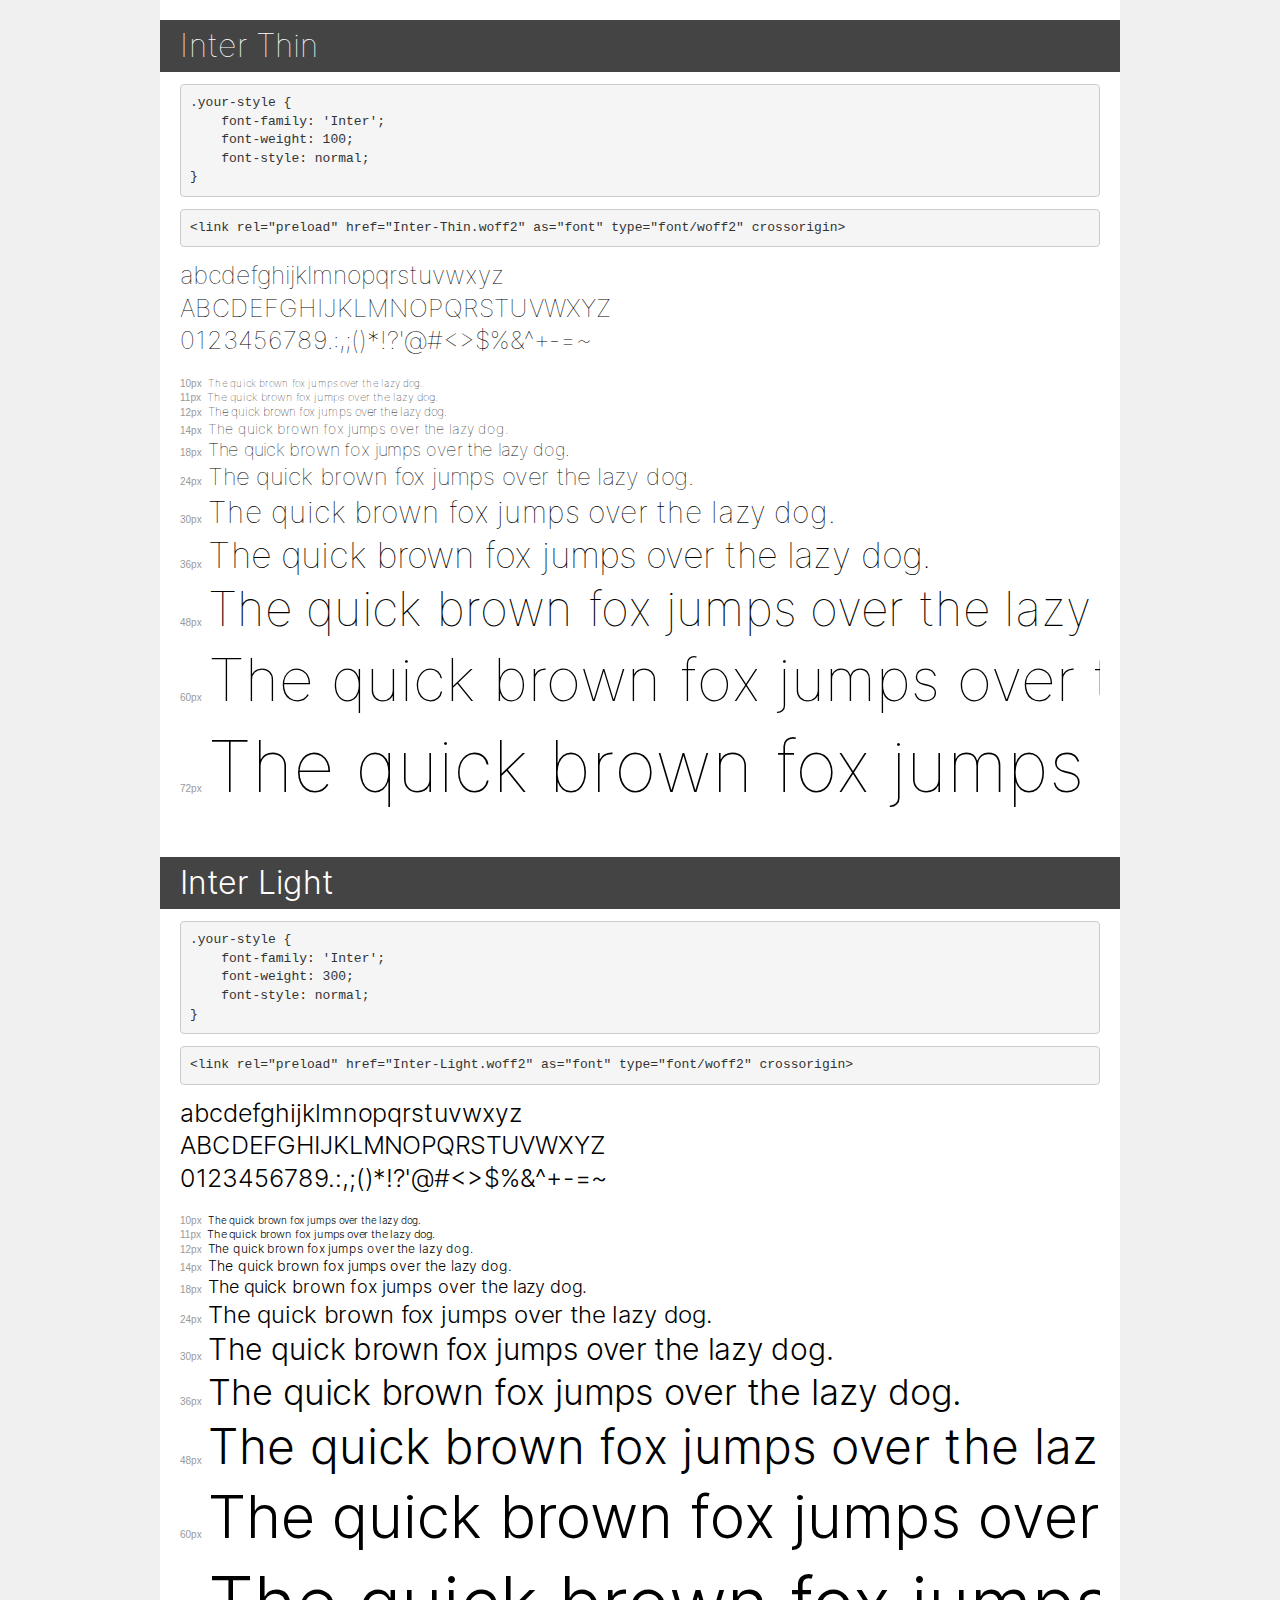
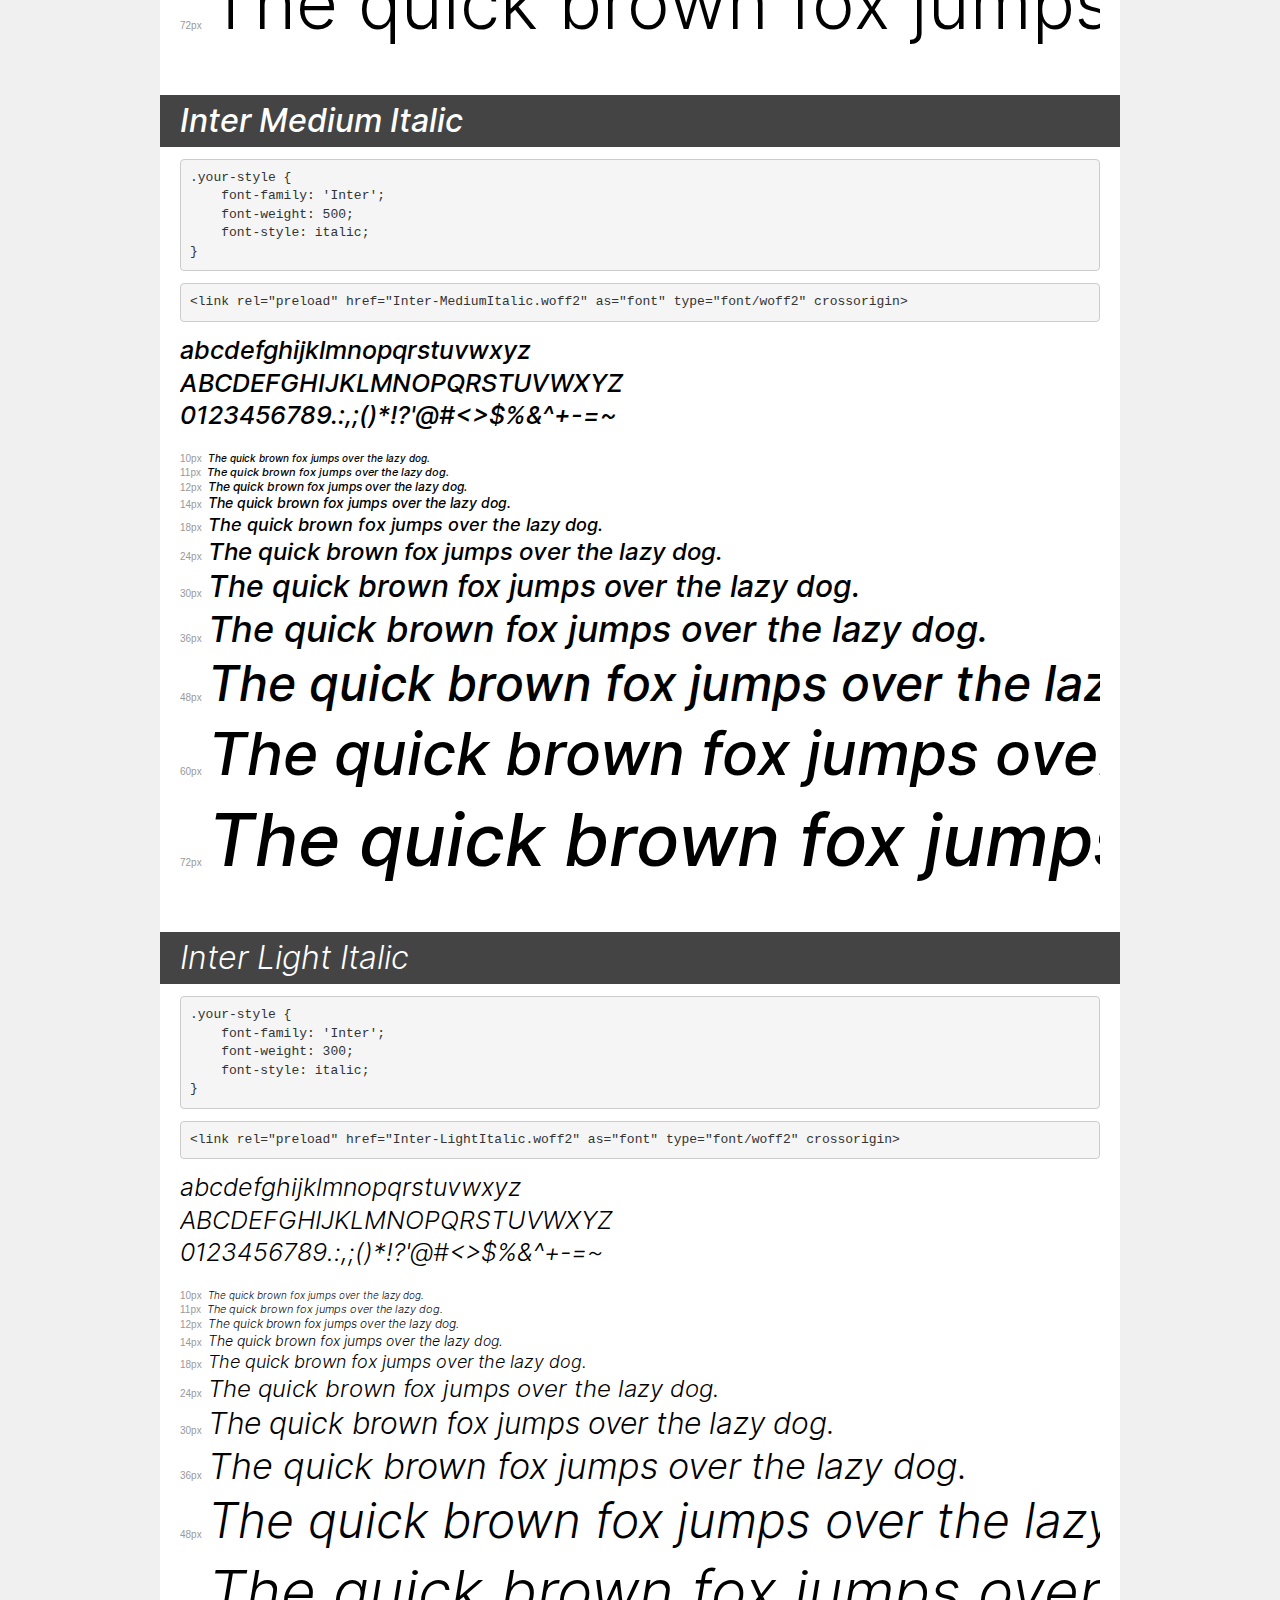
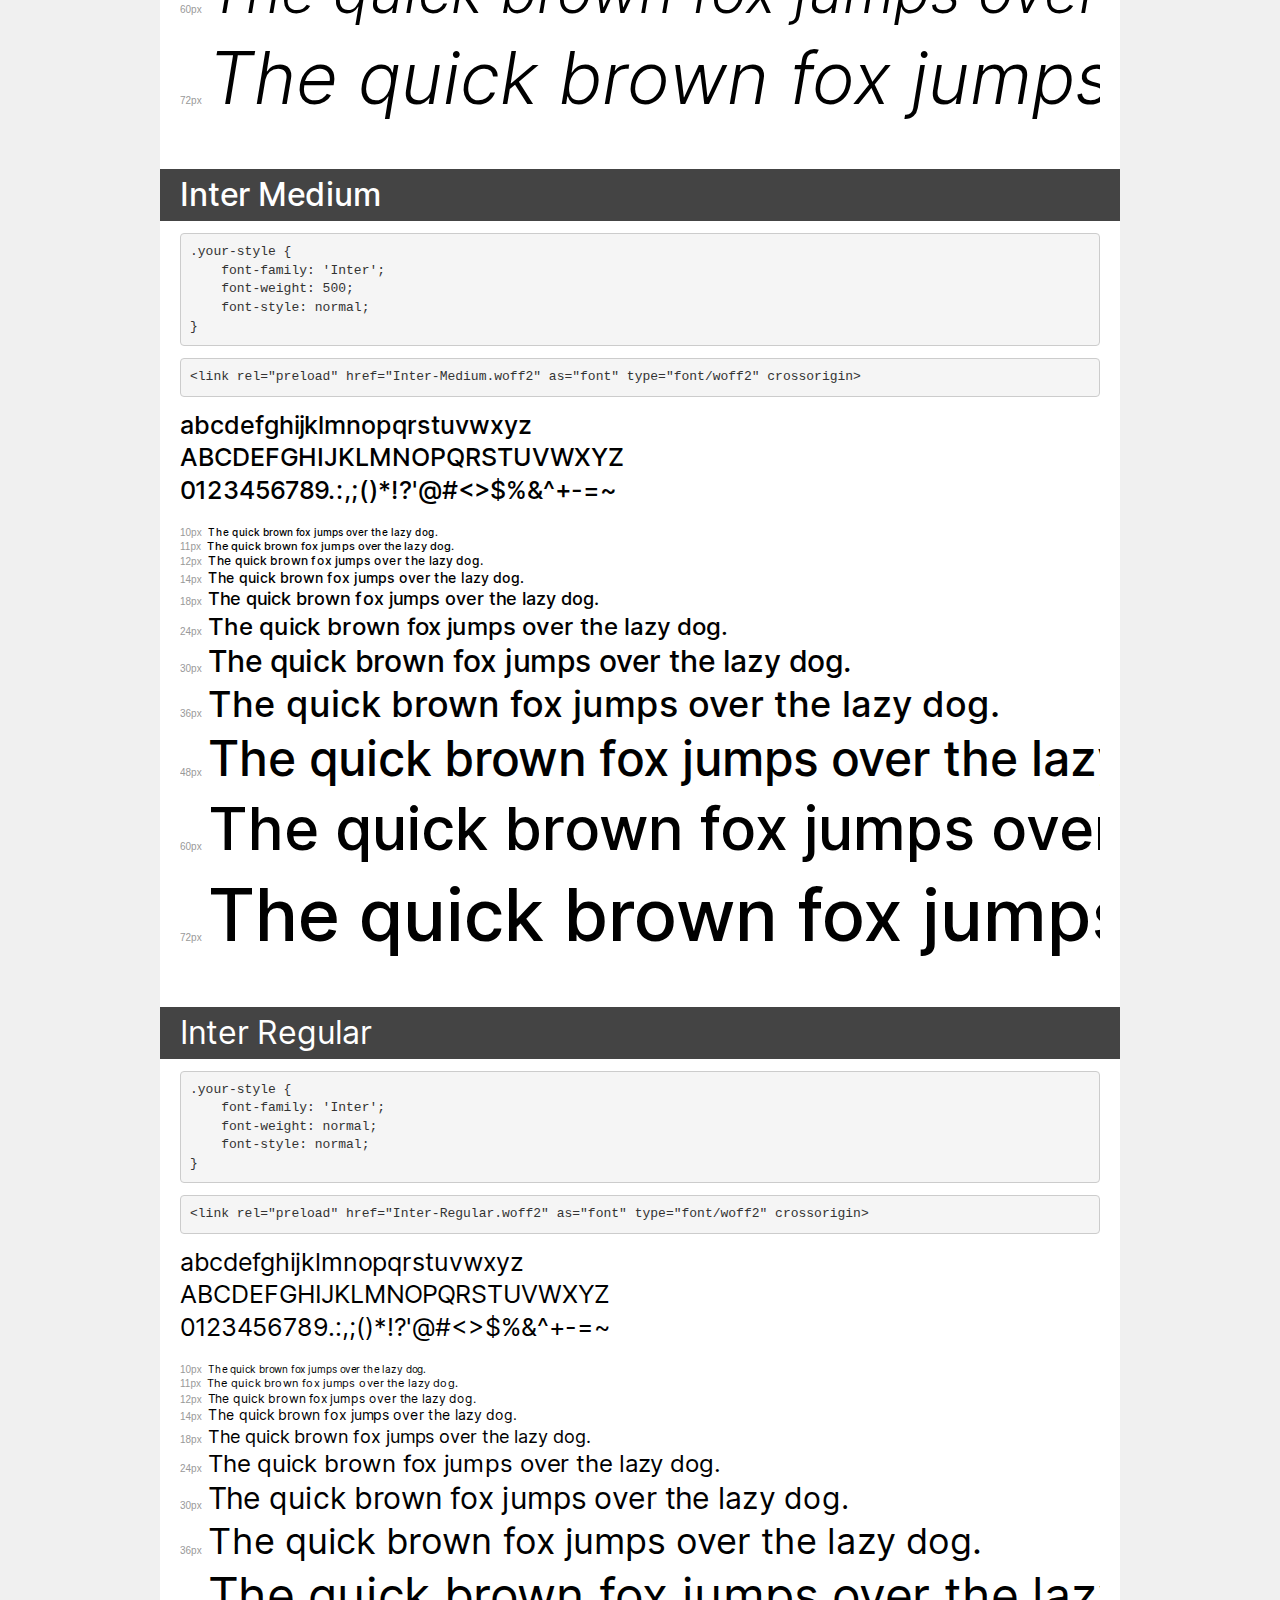
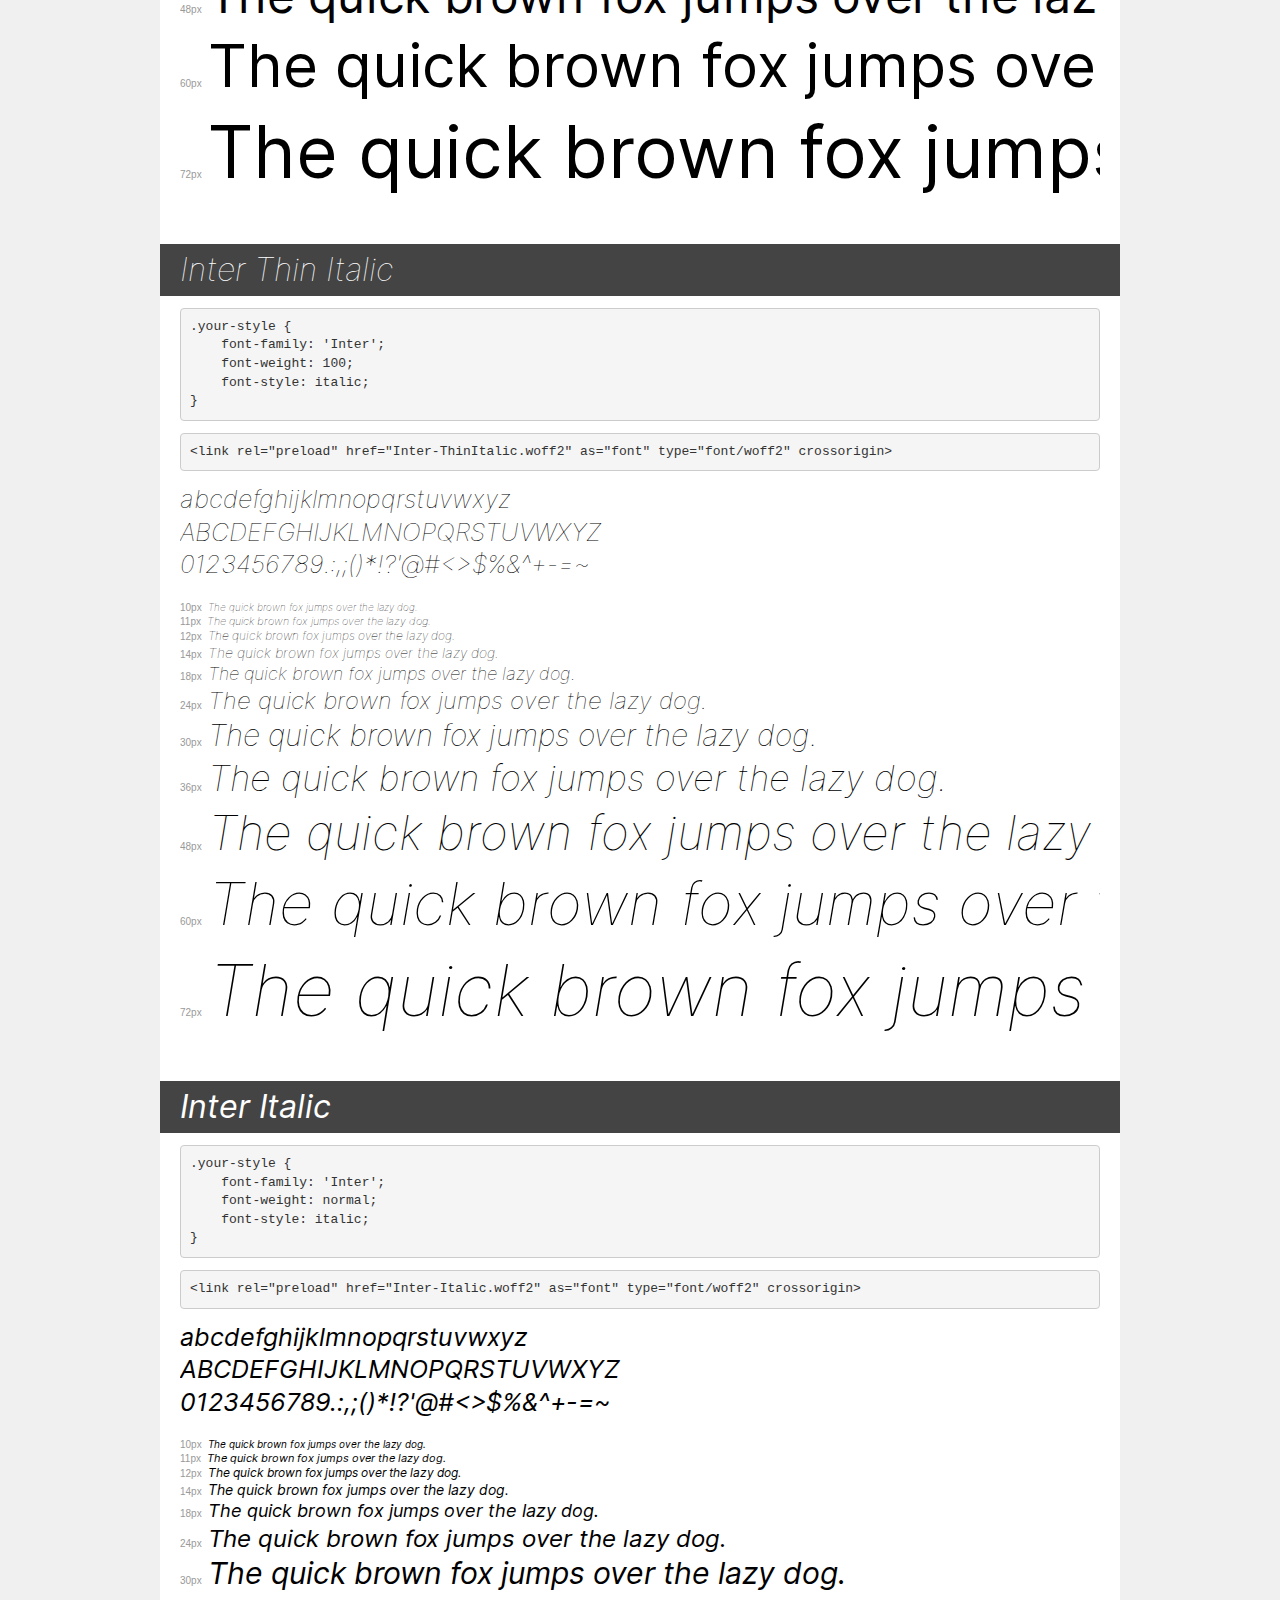
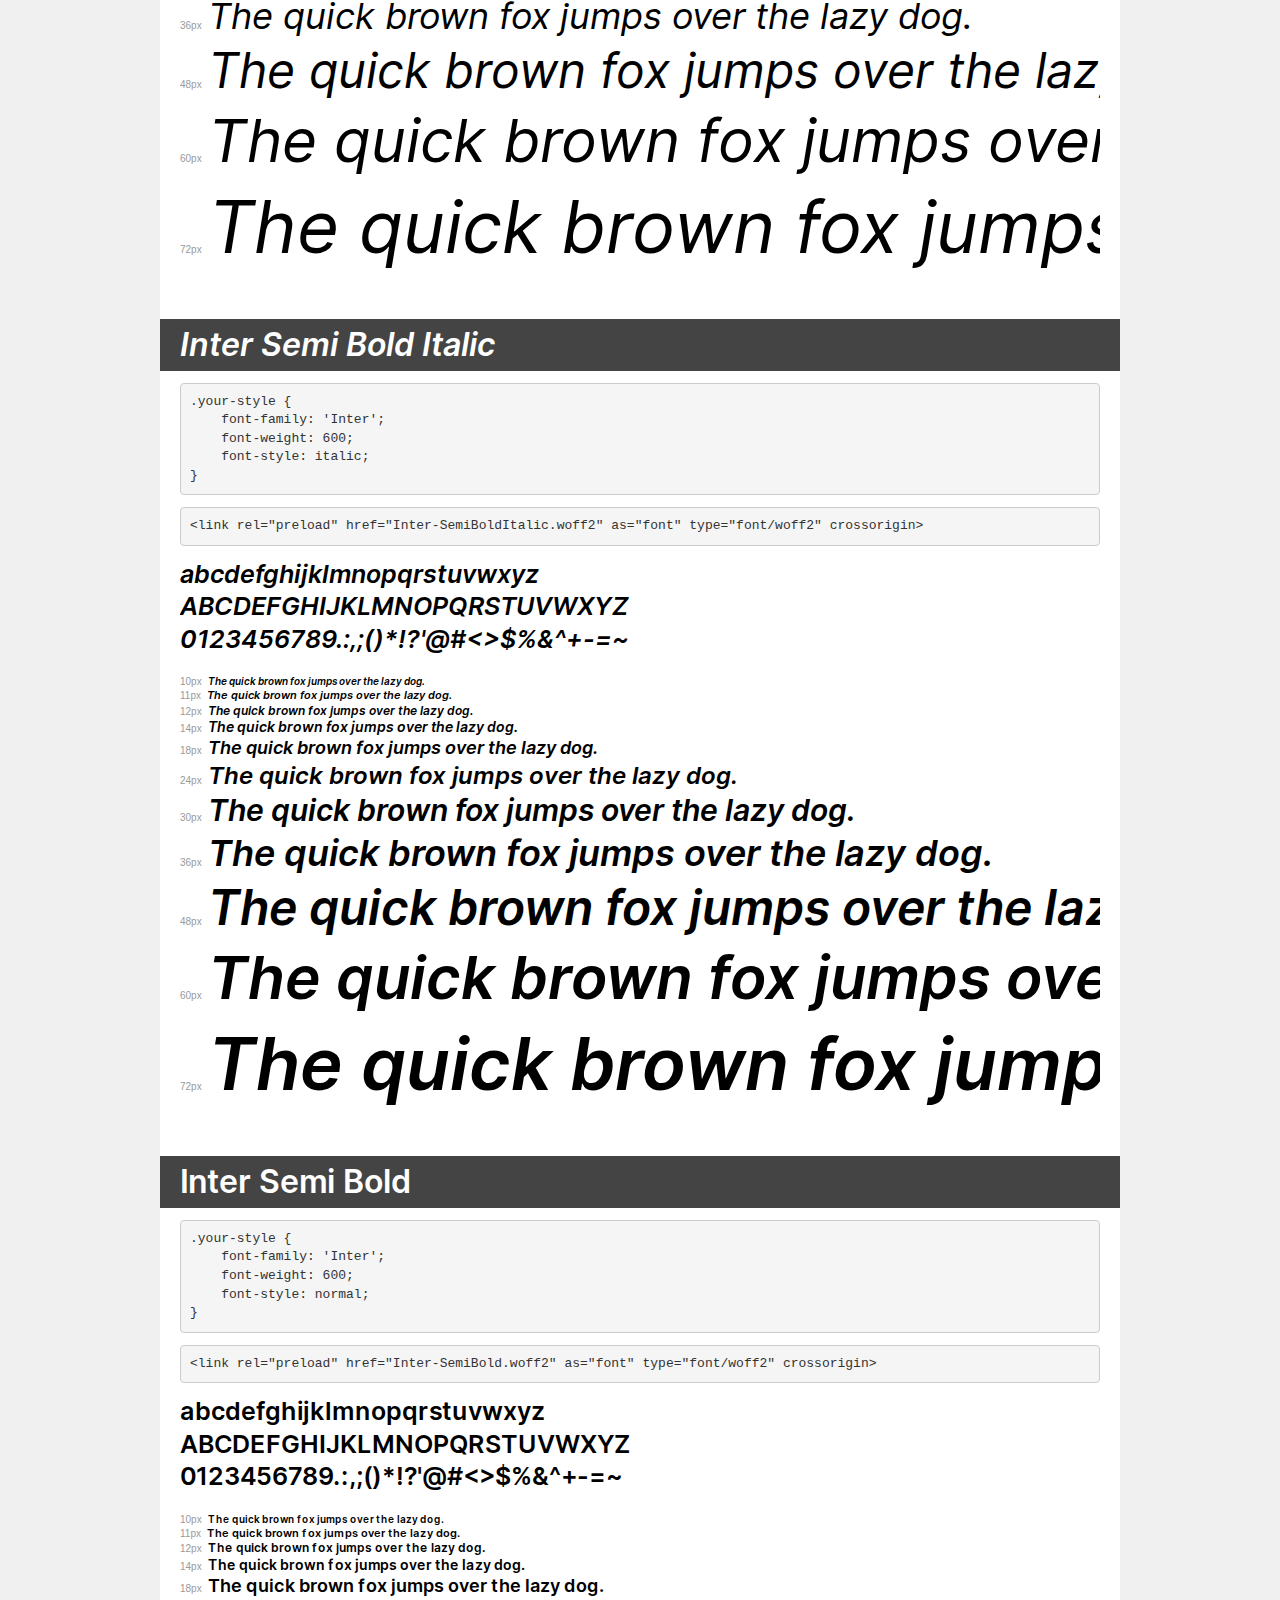
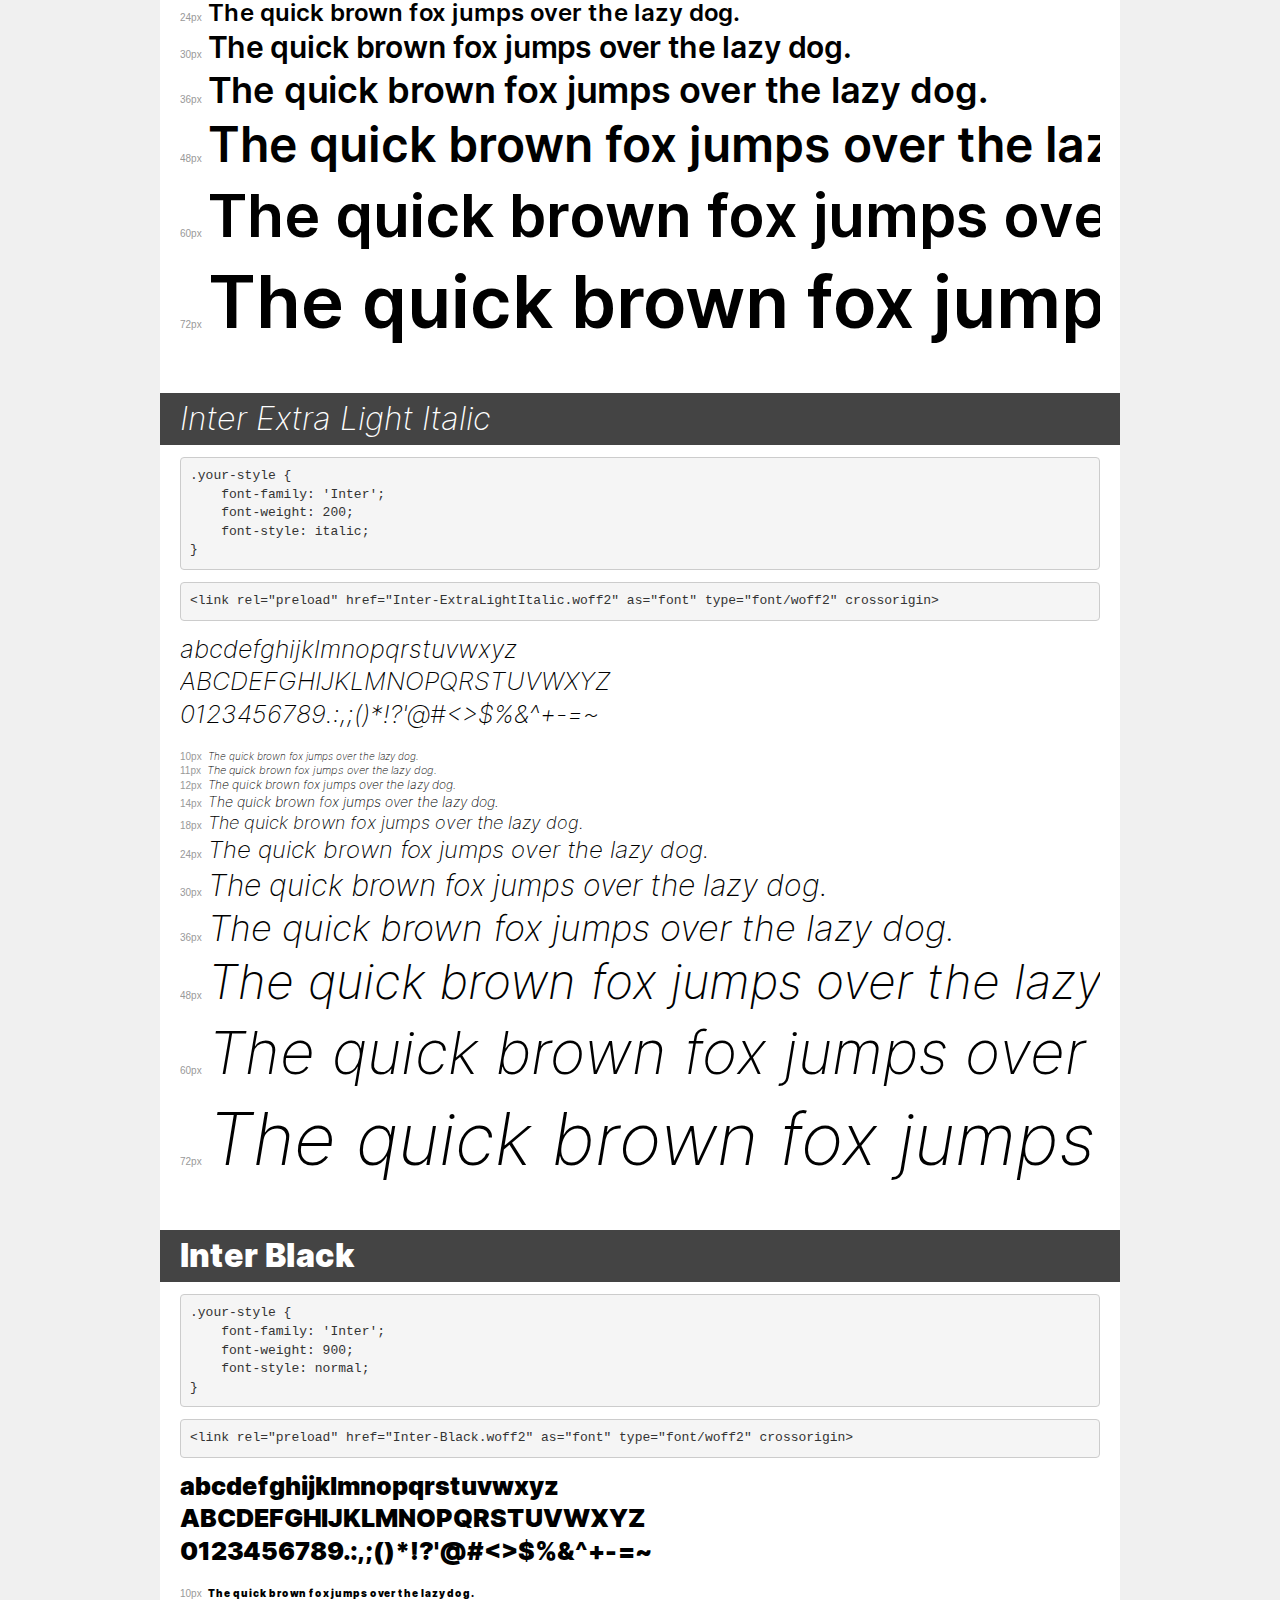
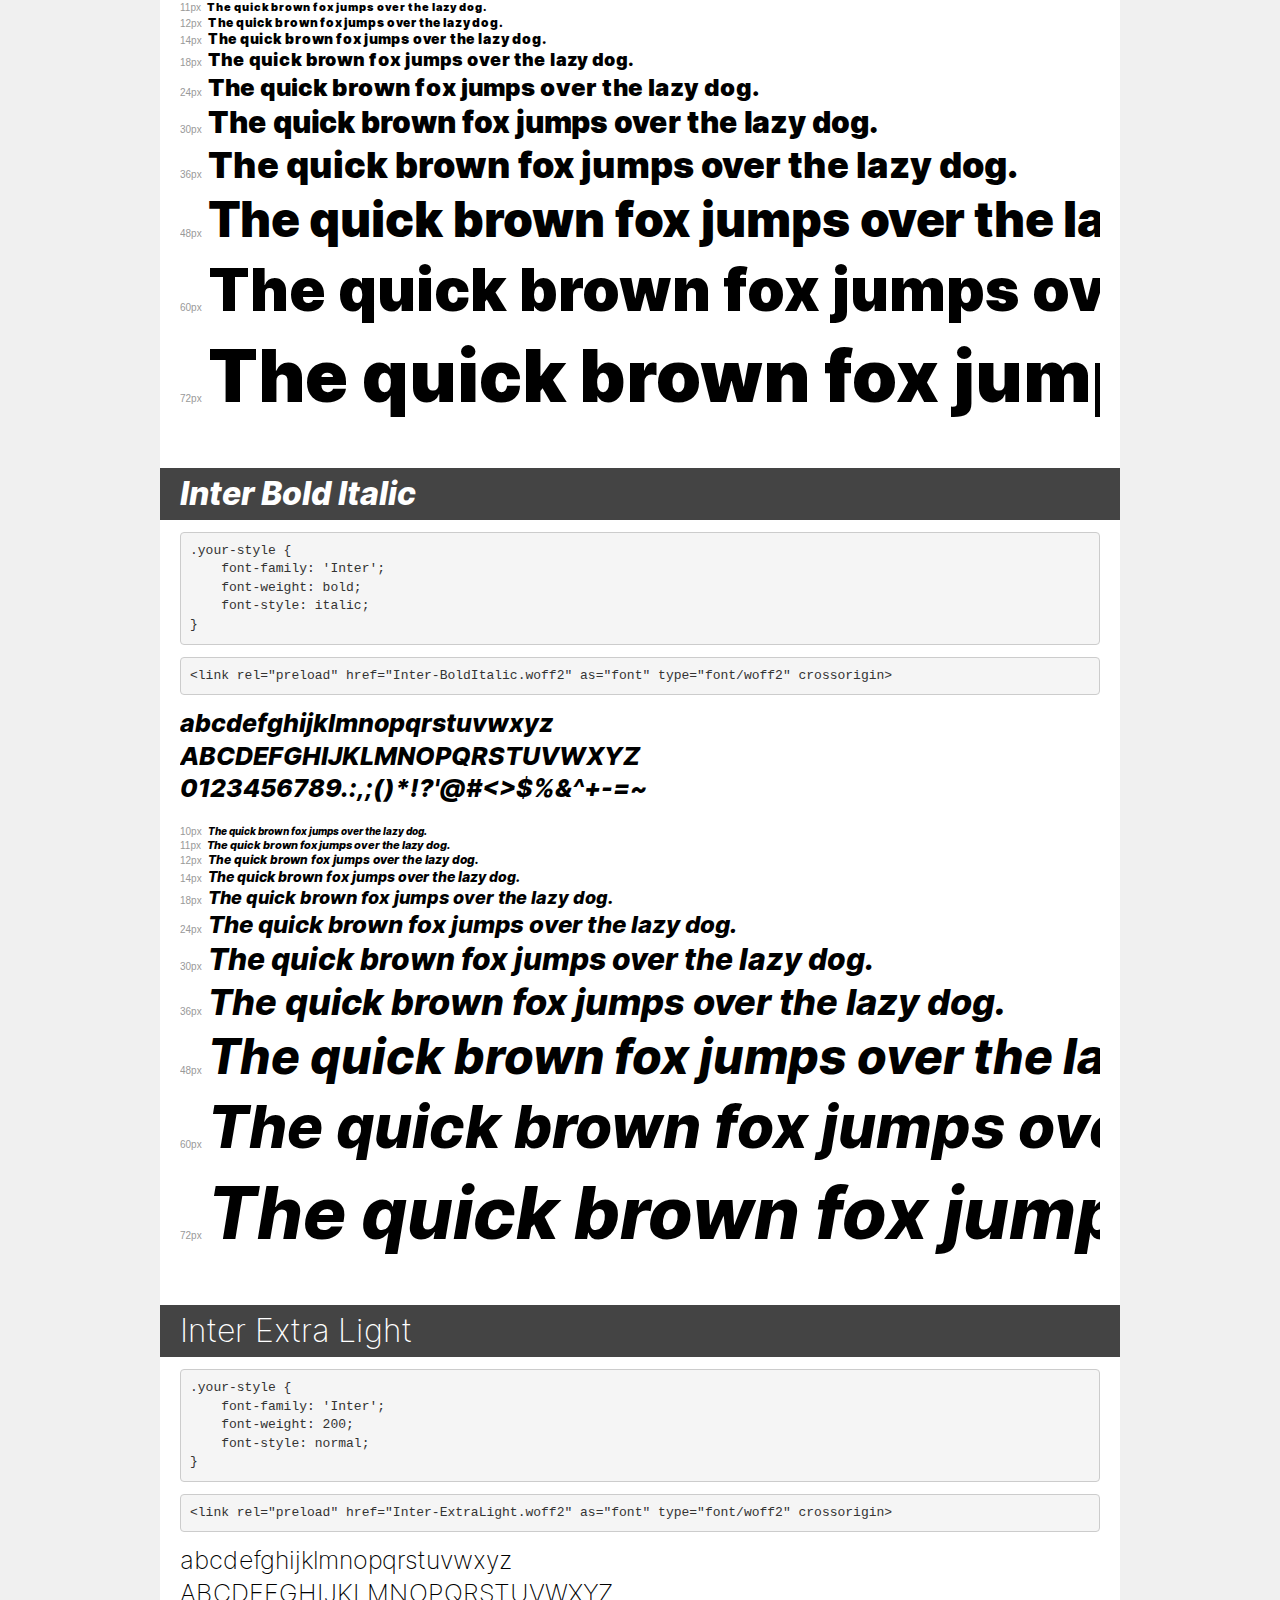
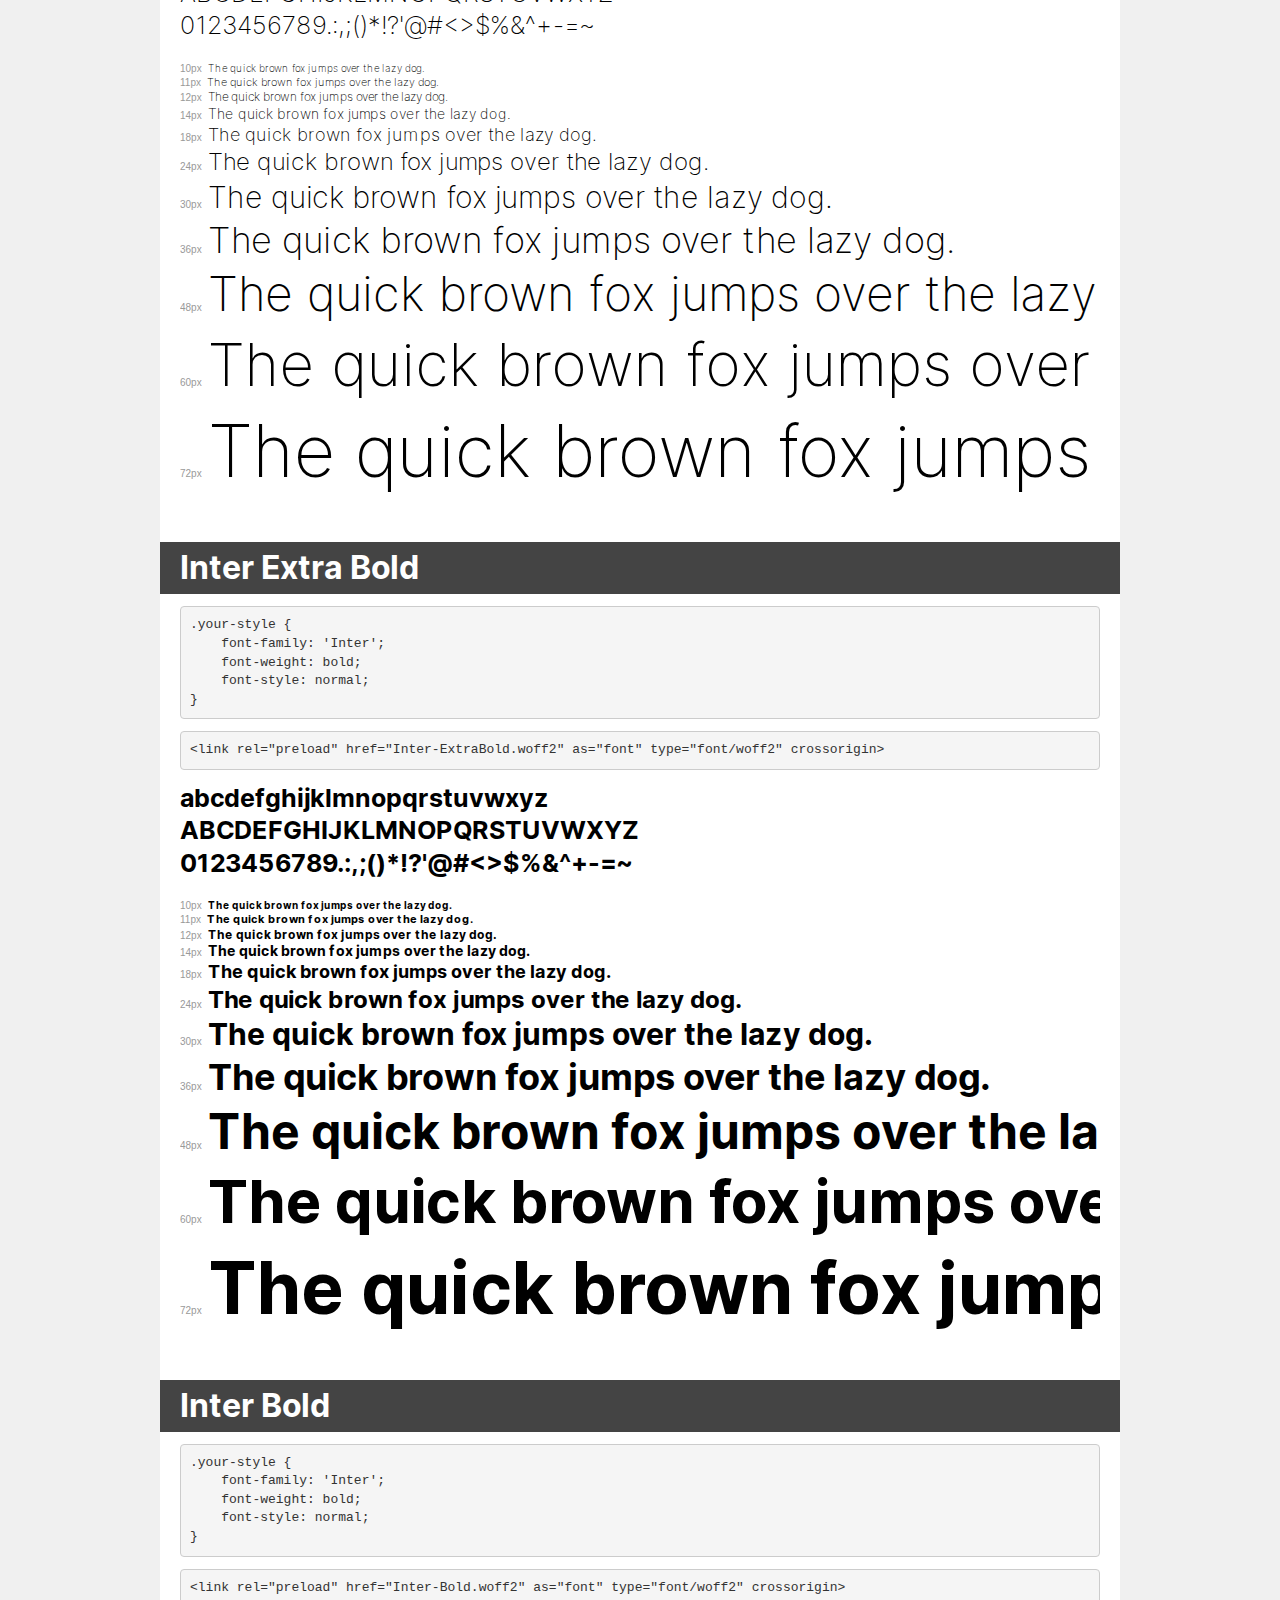
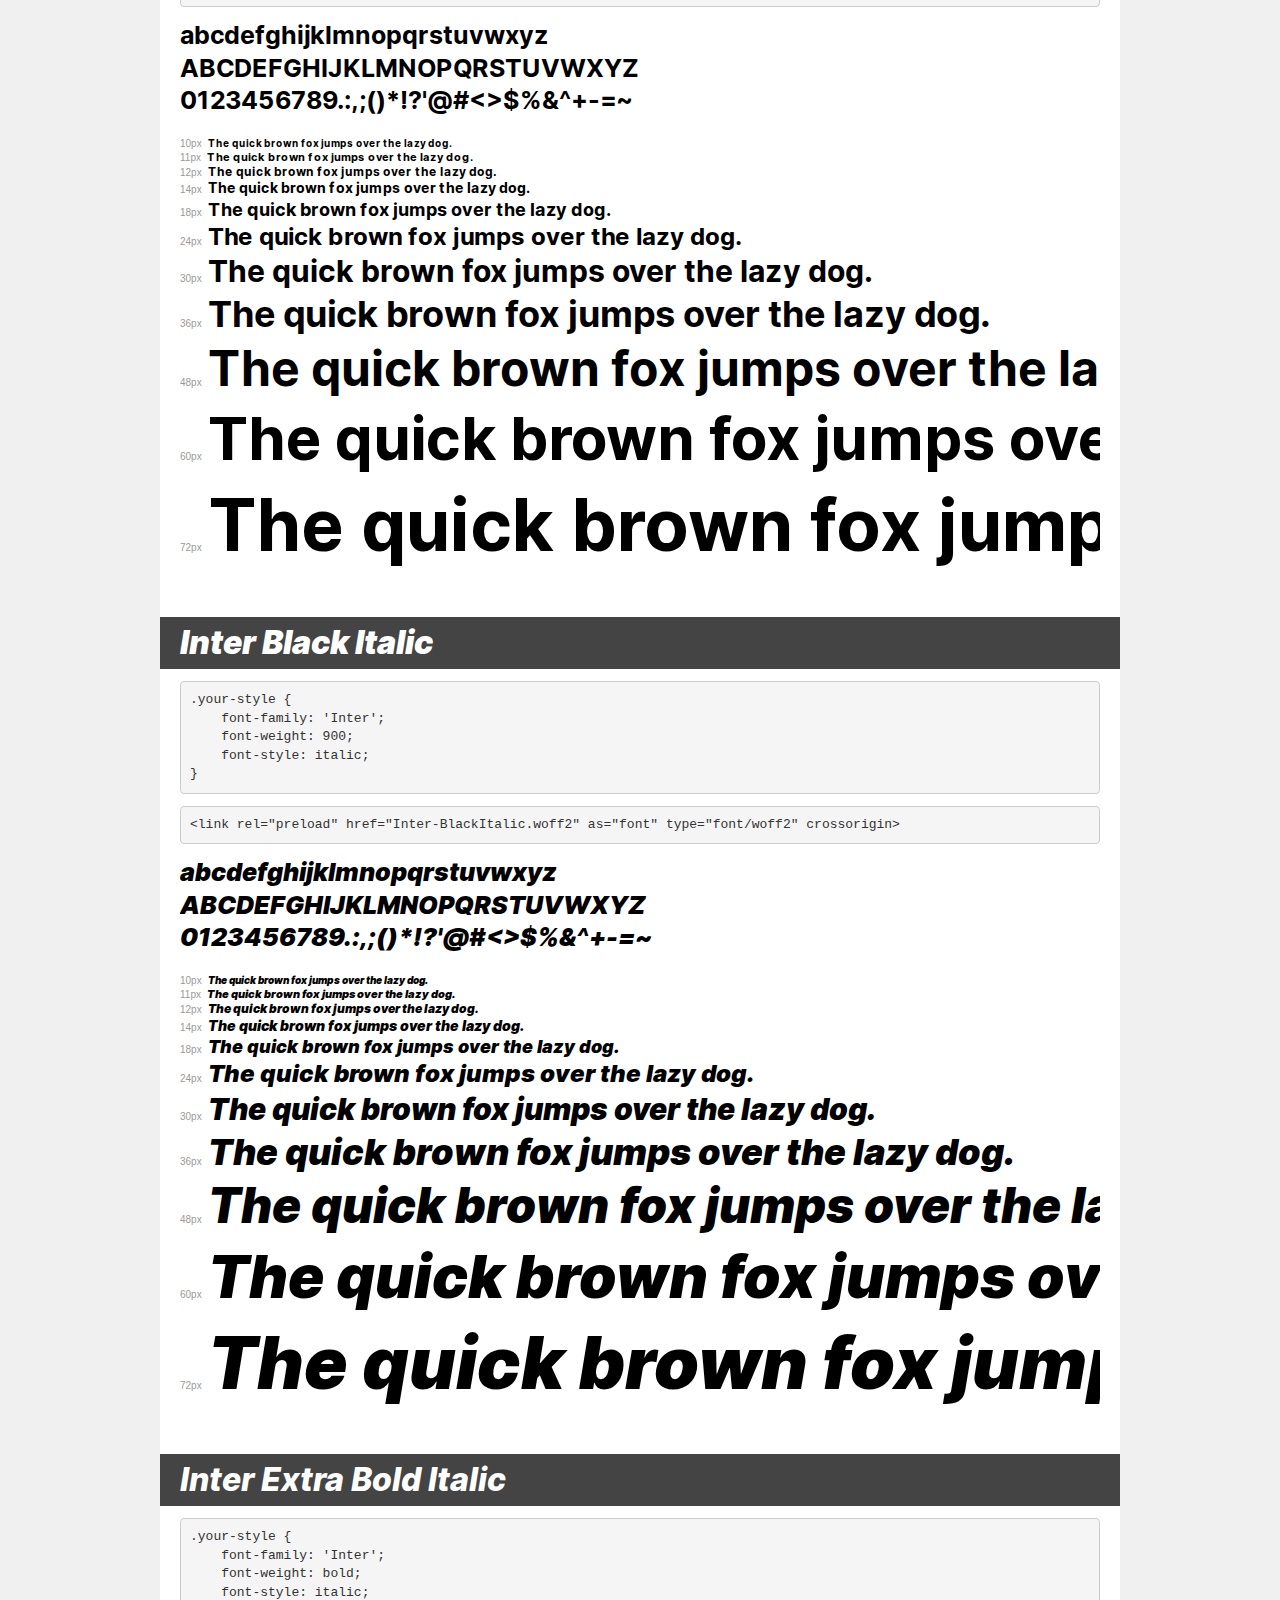
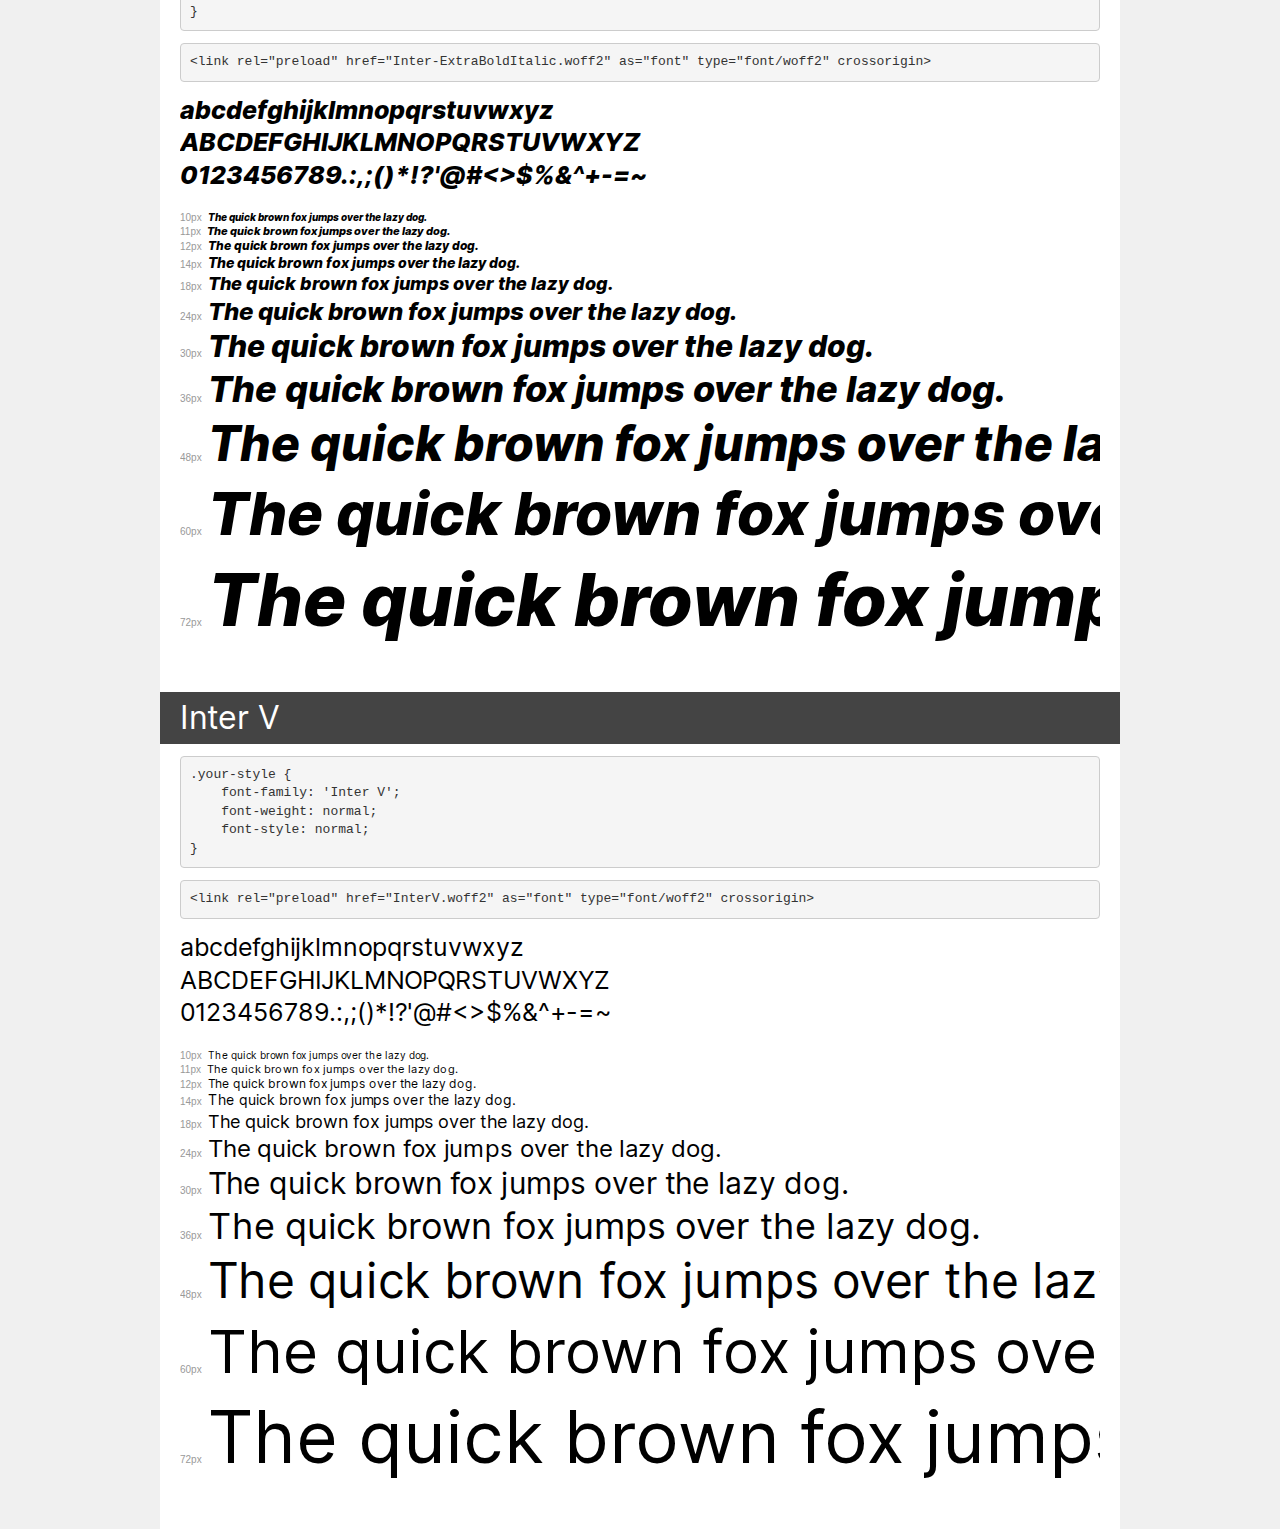
==== commit 840926c4: "adaptive" ====
--- a/fonts/demo.html
+++ b/fonts/demo.html
@@ -159,334 +159,537 @@
 <body>
 <div class="page">
     <div class="demo">
-        <h1 style="font-family: 'Rosario'; font-weight: bold; font-style: normal;">Rosario Bold</h1>
-        <pre title="Usage">.your-style {
-    font-family: 'Rosario';
+        <h1 style="font-family: 'Inter'; font-weight: 100; font-style: normal;">Inter Thin</h1>
+        <pre title="Usage">.your-style {
+    font-family: 'Inter';
+    font-weight: 100;
+    font-style: normal;
+}</pre>
+        <pre title="Preload (optional)">
+&lt;link rel=&quot;preload&quot; href=&quot;Inter-Thin.woff2&quot; as=&quot;font&quot; type=&quot;font/woff2&quot; crossorigin&gt;</pre>
+        <div class="font-container" style="font-family: 'Inter'; font-weight: 100; font-style: normal;">
+            <p class="letters">
+                abcdefghijklmnopqrstuvwxyz<br>
+ABCDEFGHIJKLMNOPQRSTUVWXYZ<br>
+                0123456789.:,;()*!?'@#&lt;&gt;$%&^+-=~
+            </p>
+            <p class="s10" style="font-size: 10px;">The quick brown fox jumps over the lazy dog.</p>
+            <p class="s11" style="font-size: 11px;">The quick brown fox jumps over the lazy dog.</p>
+            <p class="s12" style="font-size: 12px;">The quick brown fox jumps over the lazy dog.</p>
+            <p class="s14" style="font-size: 14px;">The quick brown fox jumps over the lazy dog.</p>
+            <p class="s18" style="font-size: 18px;">The quick brown fox jumps over the lazy dog.</p>
+            <p class="s24" style="font-size: 24px;">The quick brown fox jumps over the lazy dog.</p>
+            <p class="s30" style="font-size: 30px;">The quick brown fox jumps over the lazy dog.</p>
+            <p class="s36" style="font-size: 36px;">The quick brown fox jumps over the lazy dog.</p>
+            <p class="s48" style="font-size: 48px;">The quick brown fox jumps over the lazy dog.</p>
+            <p class="s60" style="font-size: 60px;">The quick brown fox jumps over the lazy dog.</p>
+            <p class="s72" style="font-size: 72px;">The quick brown fox jumps over the lazy dog.</p>
+        </div>
+    </div>
+
+    <div class="demo">
+        <h1 style="font-family: 'Inter'; font-weight: 300; font-style: normal;">Inter Light</h1>
+        <pre title="Usage">.your-style {
+    font-family: 'Inter';
+    font-weight: 300;
+    font-style: normal;
+}</pre>
+        <pre title="Preload (optional)">
+&lt;link rel=&quot;preload&quot; href=&quot;Inter-Light.woff2&quot; as=&quot;font&quot; type=&quot;font/woff2&quot; crossorigin&gt;</pre>
+        <div class="font-container" style="font-family: 'Inter'; font-weight: 300; font-style: normal;">
+            <p class="letters">
+                abcdefghijklmnopqrstuvwxyz<br>
+ABCDEFGHIJKLMNOPQRSTUVWXYZ<br>
+                0123456789.:,;()*!?'@#&lt;&gt;$%&^+-=~
+            </p>
+            <p class="s10" style="font-size: 10px;">The quick brown fox jumps over the lazy dog.</p>
+            <p class="s11" style="font-size: 11px;">The quick brown fox jumps over the lazy dog.</p>
+            <p class="s12" style="font-size: 12px;">The quick brown fox jumps over the lazy dog.</p>
+            <p class="s14" style="font-size: 14px;">The quick brown fox jumps over the lazy dog.</p>
+            <p class="s18" style="font-size: 18px;">The quick brown fox jumps over the lazy dog.</p>
+            <p class="s24" style="font-size: 24px;">The quick brown fox jumps over the lazy dog.</p>
+            <p class="s30" style="font-size: 30px;">The quick brown fox jumps over the lazy dog.</p>
+            <p class="s36" style="font-size: 36px;">The quick brown fox jumps over the lazy dog.</p>
+            <p class="s48" style="font-size: 48px;">The quick brown fox jumps over the lazy dog.</p>
+            <p class="s60" style="font-size: 60px;">The quick brown fox jumps over the lazy dog.</p>
+            <p class="s72" style="font-size: 72px;">The quick brown fox jumps over the lazy dog.</p>
+        </div>
+    </div>
+
+    <div class="demo">
+        <h1 style="font-family: 'Inter'; font-weight: 500; font-style: italic;">Inter Medium Italic</h1>
+        <pre title="Usage">.your-style {
+    font-family: 'Inter';
+    font-weight: 500;
+    font-style: italic;
+}</pre>
+        <pre title="Preload (optional)">
+&lt;link rel=&quot;preload&quot; href=&quot;Inter-MediumItalic.woff2&quot; as=&quot;font&quot; type=&quot;font/woff2&quot; crossorigin&gt;</pre>
+        <div class="font-container" style="font-family: 'Inter'; font-weight: 500; font-style: italic;">
+            <p class="letters">
+                abcdefghijklmnopqrstuvwxyz<br>
+ABCDEFGHIJKLMNOPQRSTUVWXYZ<br>
+                0123456789.:,;()*!?'@#&lt;&gt;$%&^+-=~
+            </p>
+            <p class="s10" style="font-size: 10px;">The quick brown fox jumps over the lazy dog.</p>
+            <p class="s11" style="font-size: 11px;">The quick brown fox jumps over the lazy dog.</p>
+            <p class="s12" style="font-size: 12px;">The quick brown fox jumps over the lazy dog.</p>
+            <p class="s14" style="font-size: 14px;">The quick brown fox jumps over the lazy dog.</p>
+            <p class="s18" style="font-size: 18px;">The quick brown fox jumps over the lazy dog.</p>
+            <p class="s24" style="font-size: 24px;">The quick brown fox jumps over the lazy dog.</p>
+            <p class="s30" style="font-size: 30px;">The quick brown fox jumps over the lazy dog.</p>
+            <p class="s36" style="font-size: 36px;">The quick brown fox jumps over the lazy dog.</p>
+            <p class="s48" style="font-size: 48px;">The quick brown fox jumps over the lazy dog.</p>
+            <p class="s60" style="font-size: 60px;">The quick brown fox jumps over the lazy dog.</p>
+            <p class="s72" style="font-size: 72px;">The quick brown fox jumps over the lazy dog.</p>
+        </div>
+    </div>
+
+    <div class="demo">
+        <h1 style="font-family: 'Inter'; font-weight: 300; font-style: italic;">Inter Light Italic</h1>
+        <pre title="Usage">.your-style {
+    font-family: 'Inter';
+    font-weight: 300;
+    font-style: italic;
+}</pre>
+        <pre title="Preload (optional)">
+&lt;link rel=&quot;preload&quot; href=&quot;Inter-LightItalic.woff2&quot; as=&quot;font&quot; type=&quot;font/woff2&quot; crossorigin&gt;</pre>
+        <div class="font-container" style="font-family: 'Inter'; font-weight: 300; font-style: italic;">
+            <p class="letters">
+                abcdefghijklmnopqrstuvwxyz<br>
+ABCDEFGHIJKLMNOPQRSTUVWXYZ<br>
+                0123456789.:,;()*!?'@#&lt;&gt;$%&^+-=~
+            </p>
+            <p class="s10" style="font-size: 10px;">The quick brown fox jumps over the lazy dog.</p>
+            <p class="s11" style="font-size: 11px;">The quick brown fox jumps over the lazy dog.</p>
+            <p class="s12" style="font-size: 12px;">The quick brown fox jumps over the lazy dog.</p>
+            <p class="s14" style="font-size: 14px;">The quick brown fox jumps over the lazy dog.</p>
+            <p class="s18" style="font-size: 18px;">The quick brown fox jumps over the lazy dog.</p>
+            <p class="s24" style="font-size: 24px;">The quick brown fox jumps over the lazy dog.</p>
+            <p class="s30" style="font-size: 30px;">The quick brown fox jumps over the lazy dog.</p>
+            <p class="s36" style="font-size: 36px;">The quick brown fox jumps over the lazy dog.</p>
+            <p class="s48" style="font-size: 48px;">The quick brown fox jumps over the lazy dog.</p>
+            <p class="s60" style="font-size: 60px;">The quick brown fox jumps over the lazy dog.</p>
+            <p class="s72" style="font-size: 72px;">The quick brown fox jumps over the lazy dog.</p>
+        </div>
+    </div>
+
+    <div class="demo">
+        <h1 style="font-family: 'Inter'; font-weight: 500; font-style: normal;">Inter Medium</h1>
+        <pre title="Usage">.your-style {
+    font-family: 'Inter';
+    font-weight: 500;
+    font-style: normal;
+}</pre>
+        <pre title="Preload (optional)">
+&lt;link rel=&quot;preload&quot; href=&quot;Inter-Medium.woff2&quot; as=&quot;font&quot; type=&quot;font/woff2&quot; crossorigin&gt;</pre>
+        <div class="font-container" style="font-family: 'Inter'; font-weight: 500; font-style: normal;">
+            <p class="letters">
+                abcdefghijklmnopqrstuvwxyz<br>
+ABCDEFGHIJKLMNOPQRSTUVWXYZ<br>
+                0123456789.:,;()*!?'@#&lt;&gt;$%&^+-=~
+            </p>
+            <p class="s10" style="font-size: 10px;">The quick brown fox jumps over the lazy dog.</p>
+            <p class="s11" style="font-size: 11px;">The quick brown fox jumps over the lazy dog.</p>
+            <p class="s12" style="font-size: 12px;">The quick brown fox jumps over the lazy dog.</p>
+            <p class="s14" style="font-size: 14px;">The quick brown fox jumps over the lazy dog.</p>
+            <p class="s18" style="font-size: 18px;">The quick brown fox jumps over the lazy dog.</p>
+            <p class="s24" style="font-size: 24px;">The quick brown fox jumps over the lazy dog.</p>
+            <p class="s30" style="font-size: 30px;">The quick brown fox jumps over the lazy dog.</p>
+            <p class="s36" style="font-size: 36px;">The quick brown fox jumps over the lazy dog.</p>
+            <p class="s48" style="font-size: 48px;">The quick brown fox jumps over the lazy dog.</p>
+            <p class="s60" style="font-size: 60px;">The quick brown fox jumps over the lazy dog.</p>
+            <p class="s72" style="font-size: 72px;">The quick brown fox jumps over the lazy dog.</p>
+        </div>
+    </div>
+
+    <div class="demo">
+        <h1 style="font-family: 'Inter'; font-weight: normal; font-style: normal;">Inter Regular</h1>
+        <pre title="Usage">.your-style {
+    font-family: 'Inter';
+    font-weight: normal;
+    font-style: normal;
+}</pre>
+        <pre title="Preload (optional)">
+&lt;link rel=&quot;preload&quot; href=&quot;Inter-Regular.woff2&quot; as=&quot;font&quot; type=&quot;font/woff2&quot; crossorigin&gt;</pre>
+        <div class="font-container" style="font-family: 'Inter'; font-weight: normal; font-style: normal;">
+            <p class="letters">
+                abcdefghijklmnopqrstuvwxyz<br>
+ABCDEFGHIJKLMNOPQRSTUVWXYZ<br>
+                0123456789.:,;()*!?'@#&lt;&gt;$%&^+-=~
+            </p>
+            <p class="s10" style="font-size: 10px;">The quick brown fox jumps over the lazy dog.</p>
+            <p class="s11" style="font-size: 11px;">The quick brown fox jumps over the lazy dog.</p>
+            <p class="s12" style="font-size: 12px;">The quick brown fox jumps over the lazy dog.</p>
+            <p class="s14" style="font-size: 14px;">The quick brown fox jumps over the lazy dog.</p>
+            <p class="s18" style="font-size: 18px;">The quick brown fox jumps over the lazy dog.</p>
+            <p class="s24" style="font-size: 24px;">The quick brown fox jumps over the lazy dog.</p>
+            <p class="s30" style="font-size: 30px;">The quick brown fox jumps over the lazy dog.</p>
+            <p class="s36" style="font-size: 36px;">The quick brown fox jumps over the lazy dog.</p>
+            <p class="s48" style="font-size: 48px;">The quick brown fox jumps over the lazy dog.</p>
+            <p class="s60" style="font-size: 60px;">The quick brown fox jumps over the lazy dog.</p>
+            <p class="s72" style="font-size: 72px;">The quick brown fox jumps over the lazy dog.</p>
+        </div>
+    </div>
+
+    <div class="demo">
+        <h1 style="font-family: 'Inter'; font-weight: 100; font-style: italic;">Inter Thin Italic</h1>
+        <pre title="Usage">.your-style {
+    font-family: 'Inter';
+    font-weight: 100;
+    font-style: italic;
+}</pre>
+        <pre title="Preload (optional)">
+&lt;link rel=&quot;preload&quot; href=&quot;Inter-ThinItalic.woff2&quot; as=&quot;font&quot; type=&quot;font/woff2&quot; crossorigin&gt;</pre>
+        <div class="font-container" style="font-family: 'Inter'; font-weight: 100; font-style: italic;">
+            <p class="letters">
+                abcdefghijklmnopqrstuvwxyz<br>
+ABCDEFGHIJKLMNOPQRSTUVWXYZ<br>
+                0123456789.:,;()*!?'@#&lt;&gt;$%&^+-=~
+            </p>
+            <p class="s10" style="font-size: 10px;">The quick brown fox jumps over the lazy dog.</p>
+            <p class="s11" style="font-size: 11px;">The quick brown fox jumps over the lazy dog.</p>
+            <p class="s12" style="font-size: 12px;">The quick brown fox jumps over the lazy dog.</p>
+            <p class="s14" style="font-size: 14px;">The quick brown fox jumps over the lazy dog.</p>
+            <p class="s18" style="font-size: 18px;">The quick brown fox jumps over the lazy dog.</p>
+            <p class="s24" style="font-size: 24px;">The quick brown fox jumps over the lazy dog.</p>
+            <p class="s30" style="font-size: 30px;">The quick brown fox jumps over the lazy dog.</p>
+            <p class="s36" style="font-size: 36px;">The quick brown fox jumps over the lazy dog.</p>
+            <p class="s48" style="font-size: 48px;">The quick brown fox jumps over the lazy dog.</p>
+            <p class="s60" style="font-size: 60px;">The quick brown fox jumps over the lazy dog.</p>
+            <p class="s72" style="font-size: 72px;">The quick brown fox jumps over the lazy dog.</p>
+        </div>
+    </div>
+
+    <div class="demo">
+        <h1 style="font-family: 'Inter'; font-weight: normal; font-style: italic;">Inter Italic</h1>
+        <pre title="Usage">.your-style {
+    font-family: 'Inter';
+    font-weight: normal;
+    font-style: italic;
+}</pre>
+        <pre title="Preload (optional)">
+&lt;link rel=&quot;preload&quot; href=&quot;Inter-Italic.woff2&quot; as=&quot;font&quot; type=&quot;font/woff2&quot; crossorigin&gt;</pre>
+        <div class="font-container" style="font-family: 'Inter'; font-weight: normal; font-style: italic;">
+            <p class="letters">
+                abcdefghijklmnopqrstuvwxyz<br>
+ABCDEFGHIJKLMNOPQRSTUVWXYZ<br>
+                0123456789.:,;()*!?'@#&lt;&gt;$%&^+-=~
+            </p>
+            <p class="s10" style="font-size: 10px;">The quick brown fox jumps over the lazy dog.</p>
+            <p class="s11" style="font-size: 11px;">The quick brown fox jumps over the lazy dog.</p>
+            <p class="s12" style="font-size: 12px;">The quick brown fox jumps over the lazy dog.</p>
+            <p class="s14" style="font-size: 14px;">The quick brown fox jumps over the lazy dog.</p>
+            <p class="s18" style="font-size: 18px;">The quick brown fox jumps over the lazy dog.</p>
+            <p class="s24" style="font-size: 24px;">The quick brown fox jumps over the lazy dog.</p>
+            <p class="s30" style="font-size: 30px;">The quick brown fox jumps over the lazy dog.</p>
+            <p class="s36" style="font-size: 36px;">The quick brown fox jumps over the lazy dog.</p>
+            <p class="s48" style="font-size: 48px;">The quick brown fox jumps over the lazy dog.</p>
+            <p class="s60" style="font-size: 60px;">The quick brown fox jumps over the lazy dog.</p>
+            <p class="s72" style="font-size: 72px;">The quick brown fox jumps over the lazy dog.</p>
+        </div>
+    </div>
+
+    <div class="demo">
+        <h1 style="font-family: 'Inter'; font-weight: 600; font-style: italic;">Inter Semi Bold Italic</h1>
+        <pre title="Usage">.your-style {
+    font-family: 'Inter';
+    font-weight: 600;
+    font-style: italic;
+}</pre>
+        <pre title="Preload (optional)">
+&lt;link rel=&quot;preload&quot; href=&quot;Inter-SemiBoldItalic.woff2&quot; as=&quot;font&quot; type=&quot;font/woff2&quot; crossorigin&gt;</pre>
+        <div class="font-container" style="font-family: 'Inter'; font-weight: 600; font-style: italic;">
+            <p class="letters">
+                abcdefghijklmnopqrstuvwxyz<br>
+ABCDEFGHIJKLMNOPQRSTUVWXYZ<br>
+                0123456789.:,;()*!?'@#&lt;&gt;$%&^+-=~
+            </p>
+            <p class="s10" style="font-size: 10px;">The quick brown fox jumps over the lazy dog.</p>
+            <p class="s11" style="font-size: 11px;">The quick brown fox jumps over the lazy dog.</p>
+            <p class="s12" style="font-size: 12px;">The quick brown fox jumps over the lazy dog.</p>
+            <p class="s14" style="font-size: 14px;">The quick brown fox jumps over the lazy dog.</p>
+            <p class="s18" style="font-size: 18px;">The quick brown fox jumps over the lazy dog.</p>
+            <p class="s24" style="font-size: 24px;">The quick brown fox jumps over the lazy dog.</p>
+            <p class="s30" style="font-size: 30px;">The quick brown fox jumps over the lazy dog.</p>
+            <p class="s36" style="font-size: 36px;">The quick brown fox jumps over the lazy dog.</p>
+            <p class="s48" style="font-size: 48px;">The quick brown fox jumps over the lazy dog.</p>
+            <p class="s60" style="font-size: 60px;">The quick brown fox jumps over the lazy dog.</p>
+            <p class="s72" style="font-size: 72px;">The quick brown fox jumps over the lazy dog.</p>
+        </div>
+    </div>
+
+    <div class="demo">
+        <h1 style="font-family: 'Inter'; font-weight: 600; font-style: normal;">Inter Semi Bold</h1>
+        <pre title="Usage">.your-style {
+    font-family: 'Inter';
+    font-weight: 600;
+    font-style: normal;
+}</pre>
+        <pre title="Preload (optional)">
+&lt;link rel=&quot;preload&quot; href=&quot;Inter-SemiBold.woff2&quot; as=&quot;font&quot; type=&quot;font/woff2&quot; crossorigin&gt;</pre>
+        <div class="font-container" style="font-family: 'Inter'; font-weight: 600; font-style: normal;">
+            <p class="letters">
+                abcdefghijklmnopqrstuvwxyz<br>
+ABCDEFGHIJKLMNOPQRSTUVWXYZ<br>
+                0123456789.:,;()*!?'@#&lt;&gt;$%&^+-=~
+            </p>
+            <p class="s10" style="font-size: 10px;">The quick brown fox jumps over the lazy dog.</p>
+            <p class="s11" style="font-size: 11px;">The quick brown fox jumps over the lazy dog.</p>
+            <p class="s12" style="font-size: 12px;">The quick brown fox jumps over the lazy dog.</p>
+            <p class="s14" style="font-size: 14px;">The quick brown fox jumps over the lazy dog.</p>
+            <p class="s18" style="font-size: 18px;">The quick brown fox jumps over the lazy dog.</p>
+            <p class="s24" style="font-size: 24px;">The quick brown fox jumps over the lazy dog.</p>
+            <p class="s30" style="font-size: 30px;">The quick brown fox jumps over the lazy dog.</p>
+            <p class="s36" style="font-size: 36px;">The quick brown fox jumps over the lazy dog.</p>
+            <p class="s48" style="font-size: 48px;">The quick brown fox jumps over the lazy dog.</p>
+            <p class="s60" style="font-size: 60px;">The quick brown fox jumps over the lazy dog.</p>
+            <p class="s72" style="font-size: 72px;">The quick brown fox jumps over the lazy dog.</p>
+        </div>
+    </div>
+
+    <div class="demo">
+        <h1 style="font-family: 'Inter'; font-weight: 200; font-style: italic;">Inter Extra Light Italic</h1>
+        <pre title="Usage">.your-style {
+    font-family: 'Inter';
+    font-weight: 200;
+    font-style: italic;
+}</pre>
+        <pre title="Preload (optional)">
+&lt;link rel=&quot;preload&quot; href=&quot;Inter-ExtraLightItalic.woff2&quot; as=&quot;font&quot; type=&quot;font/woff2&quot; crossorigin&gt;</pre>
+        <div class="font-container" style="font-family: 'Inter'; font-weight: 200; font-style: italic;">
+            <p class="letters">
+                abcdefghijklmnopqrstuvwxyz<br>
+ABCDEFGHIJKLMNOPQRSTUVWXYZ<br>
+                0123456789.:,;()*!?'@#&lt;&gt;$%&^+-=~
+            </p>
+            <p class="s10" style="font-size: 10px;">The quick brown fox jumps over the lazy dog.</p>
+            <p class="s11" style="font-size: 11px;">The quick brown fox jumps over the lazy dog.</p>
+            <p class="s12" style="font-size: 12px;">The quick brown fox jumps over the lazy dog.</p>
+            <p class="s14" style="font-size: 14px;">The quick brown fox jumps over the lazy dog.</p>
+            <p class="s18" style="font-size: 18px;">The quick brown fox jumps over the lazy dog.</p>
+            <p class="s24" style="font-size: 24px;">The quick brown fox jumps over the lazy dog.</p>
+            <p class="s30" style="font-size: 30px;">The quick brown fox jumps over the lazy dog.</p>
+            <p class="s36" style="font-size: 36px;">The quick brown fox jumps over the lazy dog.</p>
+            <p class="s48" style="font-size: 48px;">The quick brown fox jumps over the lazy dog.</p>
+            <p class="s60" style="font-size: 60px;">The quick brown fox jumps over the lazy dog.</p>
+            <p class="s72" style="font-size: 72px;">The quick brown fox jumps over the lazy dog.</p>
+        </div>
+    </div>
+
+    <div class="demo">
+        <h1 style="font-family: 'Inter'; font-weight: 900; font-style: normal;">Inter Black</h1>
+        <pre title="Usage">.your-style {
+    font-family: 'Inter';
+    font-weight: 900;
+    font-style: normal;
+}</pre>
+        <pre title="Preload (optional)">
+&lt;link rel=&quot;preload&quot; href=&quot;Inter-Black.woff2&quot; as=&quot;font&quot; type=&quot;font/woff2&quot; crossorigin&gt;</pre>
+        <div class="font-container" style="font-family: 'Inter'; font-weight: 900; font-style: normal;">
+            <p class="letters">
+                abcdefghijklmnopqrstuvwxyz<br>
+ABCDEFGHIJKLMNOPQRSTUVWXYZ<br>
+                0123456789.:,;()*!?'@#&lt;&gt;$%&^+-=~
+            </p>
+            <p class="s10" style="font-size: 10px;">The quick brown fox jumps over the lazy dog.</p>
+            <p class="s11" style="font-size: 11px;">The quick brown fox jumps over the lazy dog.</p>
+            <p class="s12" style="font-size: 12px;">The quick brown fox jumps over the lazy dog.</p>
+            <p class="s14" style="font-size: 14px;">The quick brown fox jumps over the lazy dog.</p>
+            <p class="s18" style="font-size: 18px;">The quick brown fox jumps over the lazy dog.</p>
+            <p class="s24" style="font-size: 24px;">The quick brown fox jumps over the lazy dog.</p>
+            <p class="s30" style="font-size: 30px;">The quick brown fox jumps over the lazy dog.</p>
+            <p class="s36" style="font-size: 36px;">The quick brown fox jumps over the lazy dog.</p>
+            <p class="s48" style="font-size: 48px;">The quick brown fox jumps over the lazy dog.</p>
+            <p class="s60" style="font-size: 60px;">The quick brown fox jumps over the lazy dog.</p>
+            <p class="s72" style="font-size: 72px;">The quick brown fox jumps over the lazy dog.</p>
+        </div>
+    </div>
+
+    <div class="demo">
+        <h1 style="font-family: 'Inter'; font-weight: bold; font-style: italic;">Inter Bold Italic</h1>
+        <pre title="Usage">.your-style {
+    font-family: 'Inter';
     font-weight: bold;
-    font-style: normal;
-}</pre>
-        <pre title="Preload (optional)">
-&lt;link rel=&quot;preload&quot; href=&quot;Rosario-Bold.woff2&quot; as=&quot;font&quot; type=&quot;font/woff2&quot; crossorigin&gt;</pre>
-        <div class="font-container" style="font-family: 'Rosario'; font-weight: bold; font-style: normal;">
-            <p class="letters">
-                abcdefghijklmnopqrstuvwxyz<br>
-ABCDEFGHIJKLMNOPQRSTUVWXYZ<br>
-                0123456789.:,;()*!?'@#&lt;&gt;$%&^+-=~
-            </p>
-            <p class="s10" style="font-size: 10px;">The quick brown fox jumps over the lazy dog.</p>
-            <p class="s11" style="font-size: 11px;">The quick brown fox jumps over the lazy dog.</p>
-            <p class="s12" style="font-size: 12px;">The quick brown fox jumps over the lazy dog.</p>
-            <p class="s14" style="font-size: 14px;">The quick brown fox jumps over the lazy dog.</p>
-            <p class="s18" style="font-size: 18px;">The quick brown fox jumps over the lazy dog.</p>
-            <p class="s24" style="font-size: 24px;">The quick brown fox jumps over the lazy dog.</p>
-            <p class="s30" style="font-size: 30px;">The quick brown fox jumps over the lazy dog.</p>
-            <p class="s36" style="font-size: 36px;">The quick brown fox jumps over the lazy dog.</p>
-            <p class="s48" style="font-size: 48px;">The quick brown fox jumps over the lazy dog.</p>
-            <p class="s60" style="font-size: 60px;">The quick brown fox jumps over the lazy dog.</p>
-            <p class="s72" style="font-size: 72px;">The quick brown fox jumps over the lazy dog.</p>
-        </div>
-    </div>
-
-    <div class="demo">
-        <h1 style="font-family: 'Rosario'; font-weight: normal; font-style: italic;">Rosario Italic</h1>
-        <pre title="Usage">.your-style {
-    font-family: 'Rosario';
+    font-style: italic;
+}</pre>
+        <pre title="Preload (optional)">
+&lt;link rel=&quot;preload&quot; href=&quot;Inter-BoldItalic.woff2&quot; as=&quot;font&quot; type=&quot;font/woff2&quot; crossorigin&gt;</pre>
+        <div class="font-container" style="font-family: 'Inter'; font-weight: bold; font-style: italic;">
+            <p class="letters">
+                abcdefghijklmnopqrstuvwxyz<br>
+ABCDEFGHIJKLMNOPQRSTUVWXYZ<br>
+                0123456789.:,;()*!?'@#&lt;&gt;$%&^+-=~
+            </p>
+            <p class="s10" style="font-size: 10px;">The quick brown fox jumps over the lazy dog.</p>
+            <p class="s11" style="font-size: 11px;">The quick brown fox jumps over the lazy dog.</p>
+            <p class="s12" style="font-size: 12px;">The quick brown fox jumps over the lazy dog.</p>
+            <p class="s14" style="font-size: 14px;">The quick brown fox jumps over the lazy dog.</p>
+            <p class="s18" style="font-size: 18px;">The quick brown fox jumps over the lazy dog.</p>
+            <p class="s24" style="font-size: 24px;">The quick brown fox jumps over the lazy dog.</p>
+            <p class="s30" style="font-size: 30px;">The quick brown fox jumps over the lazy dog.</p>
+            <p class="s36" style="font-size: 36px;">The quick brown fox jumps over the lazy dog.</p>
+            <p class="s48" style="font-size: 48px;">The quick brown fox jumps over the lazy dog.</p>
+            <p class="s60" style="font-size: 60px;">The quick brown fox jumps over the lazy dog.</p>
+            <p class="s72" style="font-size: 72px;">The quick brown fox jumps over the lazy dog.</p>
+        </div>
+    </div>
+
+    <div class="demo">
+        <h1 style="font-family: 'Inter'; font-weight: 200; font-style: normal;">Inter Extra Light</h1>
+        <pre title="Usage">.your-style {
+    font-family: 'Inter';
+    font-weight: 200;
+    font-style: normal;
+}</pre>
+        <pre title="Preload (optional)">
+&lt;link rel=&quot;preload&quot; href=&quot;Inter-ExtraLight.woff2&quot; as=&quot;font&quot; type=&quot;font/woff2&quot; crossorigin&gt;</pre>
+        <div class="font-container" style="font-family: 'Inter'; font-weight: 200; font-style: normal;">
+            <p class="letters">
+                abcdefghijklmnopqrstuvwxyz<br>
+ABCDEFGHIJKLMNOPQRSTUVWXYZ<br>
+                0123456789.:,;()*!?'@#&lt;&gt;$%&^+-=~
+            </p>
+            <p class="s10" style="font-size: 10px;">The quick brown fox jumps over the lazy dog.</p>
+            <p class="s11" style="font-size: 11px;">The quick brown fox jumps over the lazy dog.</p>
+            <p class="s12" style="font-size: 12px;">The quick brown fox jumps over the lazy dog.</p>
+            <p class="s14" style="font-size: 14px;">The quick brown fox jumps over the lazy dog.</p>
+            <p class="s18" style="font-size: 18px;">The quick brown fox jumps over the lazy dog.</p>
+            <p class="s24" style="font-size: 24px;">The quick brown fox jumps over the lazy dog.</p>
+            <p class="s30" style="font-size: 30px;">The quick brown fox jumps over the lazy dog.</p>
+            <p class="s36" style="font-size: 36px;">The quick brown fox jumps over the lazy dog.</p>
+            <p class="s48" style="font-size: 48px;">The quick brown fox jumps over the lazy dog.</p>
+            <p class="s60" style="font-size: 60px;">The quick brown fox jumps over the lazy dog.</p>
+            <p class="s72" style="font-size: 72px;">The quick brown fox jumps over the lazy dog.</p>
+        </div>
+    </div>
+
+    <div class="demo">
+        <h1 style="font-family: 'Inter'; font-weight: bold; font-style: normal;">Inter Extra Bold</h1>
+        <pre title="Usage">.your-style {
+    font-family: 'Inter';
+    font-weight: bold;
+    font-style: normal;
+}</pre>
+        <pre title="Preload (optional)">
+&lt;link rel=&quot;preload&quot; href=&quot;Inter-ExtraBold.woff2&quot; as=&quot;font&quot; type=&quot;font/woff2&quot; crossorigin&gt;</pre>
+        <div class="font-container" style="font-family: 'Inter'; font-weight: bold; font-style: normal;">
+            <p class="letters">
+                abcdefghijklmnopqrstuvwxyz<br>
+ABCDEFGHIJKLMNOPQRSTUVWXYZ<br>
+                0123456789.:,;()*!?'@#&lt;&gt;$%&^+-=~
+            </p>
+            <p class="s10" style="font-size: 10px;">The quick brown fox jumps over the lazy dog.</p>
+            <p class="s11" style="font-size: 11px;">The quick brown fox jumps over the lazy dog.</p>
+            <p class="s12" style="font-size: 12px;">The quick brown fox jumps over the lazy dog.</p>
+            <p class="s14" style="font-size: 14px;">The quick brown fox jumps over the lazy dog.</p>
+            <p class="s18" style="font-size: 18px;">The quick brown fox jumps over the lazy dog.</p>
+            <p class="s24" style="font-size: 24px;">The quick brown fox jumps over the lazy dog.</p>
+            <p class="s30" style="font-size: 30px;">The quick brown fox jumps over the lazy dog.</p>
+            <p class="s36" style="font-size: 36px;">The quick brown fox jumps over the lazy dog.</p>
+            <p class="s48" style="font-size: 48px;">The quick brown fox jumps over the lazy dog.</p>
+            <p class="s60" style="font-size: 60px;">The quick brown fox jumps over the lazy dog.</p>
+            <p class="s72" style="font-size: 72px;">The quick brown fox jumps over the lazy dog.</p>
+        </div>
+    </div>
+
+    <div class="demo">
+        <h1 style="font-family: 'Inter'; font-weight: bold; font-style: normal;">Inter Bold</h1>
+        <pre title="Usage">.your-style {
+    font-family: 'Inter';
+    font-weight: bold;
+    font-style: normal;
+}</pre>
+        <pre title="Preload (optional)">
+&lt;link rel=&quot;preload&quot; href=&quot;Inter-Bold.woff2&quot; as=&quot;font&quot; type=&quot;font/woff2&quot; crossorigin&gt;</pre>
+        <div class="font-container" style="font-family: 'Inter'; font-weight: bold; font-style: normal;">
+            <p class="letters">
+                abcdefghijklmnopqrstuvwxyz<br>
+ABCDEFGHIJKLMNOPQRSTUVWXYZ<br>
+                0123456789.:,;()*!?'@#&lt;&gt;$%&^+-=~
+            </p>
+            <p class="s10" style="font-size: 10px;">The quick brown fox jumps over the lazy dog.</p>
+            <p class="s11" style="font-size: 11px;">The quick brown fox jumps over the lazy dog.</p>
+            <p class="s12" style="font-size: 12px;">The quick brown fox jumps over the lazy dog.</p>
+            <p class="s14" style="font-size: 14px;">The quick brown fox jumps over the lazy dog.</p>
+            <p class="s18" style="font-size: 18px;">The quick brown fox jumps over the lazy dog.</p>
+            <p class="s24" style="font-size: 24px;">The quick brown fox jumps over the lazy dog.</p>
+            <p class="s30" style="font-size: 30px;">The quick brown fox jumps over the lazy dog.</p>
+            <p class="s36" style="font-size: 36px;">The quick brown fox jumps over the lazy dog.</p>
+            <p class="s48" style="font-size: 48px;">The quick brown fox jumps over the lazy dog.</p>
+            <p class="s60" style="font-size: 60px;">The quick brown fox jumps over the lazy dog.</p>
+            <p class="s72" style="font-size: 72px;">The quick brown fox jumps over the lazy dog.</p>
+        </div>
+    </div>
+
+    <div class="demo">
+        <h1 style="font-family: 'Inter'; font-weight: 900; font-style: italic;">Inter Black Italic</h1>
+        <pre title="Usage">.your-style {
+    font-family: 'Inter';
+    font-weight: 900;
+    font-style: italic;
+}</pre>
+        <pre title="Preload (optional)">
+&lt;link rel=&quot;preload&quot; href=&quot;Inter-BlackItalic.woff2&quot; as=&quot;font&quot; type=&quot;font/woff2&quot; crossorigin&gt;</pre>
+        <div class="font-container" style="font-family: 'Inter'; font-weight: 900; font-style: italic;">
+            <p class="letters">
+                abcdefghijklmnopqrstuvwxyz<br>
+ABCDEFGHIJKLMNOPQRSTUVWXYZ<br>
+                0123456789.:,;()*!?'@#&lt;&gt;$%&^+-=~
+            </p>
+            <p class="s10" style="font-size: 10px;">The quick brown fox jumps over the lazy dog.</p>
+            <p class="s11" style="font-size: 11px;">The quick brown fox jumps over the lazy dog.</p>
+            <p class="s12" style="font-size: 12px;">The quick brown fox jumps over the lazy dog.</p>
+            <p class="s14" style="font-size: 14px;">The quick brown fox jumps over the lazy dog.</p>
+            <p class="s18" style="font-size: 18px;">The quick brown fox jumps over the lazy dog.</p>
+            <p class="s24" style="font-size: 24px;">The quick brown fox jumps over the lazy dog.</p>
+            <p class="s30" style="font-size: 30px;">The quick brown fox jumps over the lazy dog.</p>
+            <p class="s36" style="font-size: 36px;">The quick brown fox jumps over the lazy dog.</p>
+            <p class="s48" style="font-size: 48px;">The quick brown fox jumps over the lazy dog.</p>
+            <p class="s60" style="font-size: 60px;">The quick brown fox jumps over the lazy dog.</p>
+            <p class="s72" style="font-size: 72px;">The quick brown fox jumps over the lazy dog.</p>
+        </div>
+    </div>
+
+    <div class="demo">
+        <h1 style="font-family: 'Inter'; font-weight: bold; font-style: italic;">Inter Extra Bold Italic</h1>
+        <pre title="Usage">.your-style {
+    font-family: 'Inter';
+    font-weight: bold;
+    font-style: italic;
+}</pre>
+        <pre title="Preload (optional)">
+&lt;link rel=&quot;preload&quot; href=&quot;Inter-ExtraBoldItalic.woff2&quot; as=&quot;font&quot; type=&quot;font/woff2&quot; crossorigin&gt;</pre>
+        <div class="font-container" style="font-family: 'Inter'; font-weight: bold; font-style: italic;">
+            <p class="letters">
+                abcdefghijklmnopqrstuvwxyz<br>
+ABCDEFGHIJKLMNOPQRSTUVWXYZ<br>
+                0123456789.:,;()*!?'@#&lt;&gt;$%&^+-=~
+            </p>
+            <p class="s10" style="font-size: 10px;">The quick brown fox jumps over the lazy dog.</p>
+            <p class="s11" style="font-size: 11px;">The quick brown fox jumps over the lazy dog.</p>
+            <p class="s12" style="font-size: 12px;">The quick brown fox jumps over the lazy dog.</p>
+            <p class="s14" style="font-size: 14px;">The quick brown fox jumps over the lazy dog.</p>
+            <p class="s18" style="font-size: 18px;">The quick brown fox jumps over the lazy dog.</p>
+            <p class="s24" style="font-size: 24px;">The quick brown fox jumps over the lazy dog.</p>
+            <p class="s30" style="font-size: 30px;">The quick brown fox jumps over the lazy dog.</p>
+            <p class="s36" style="font-size: 36px;">The quick brown fox jumps over the lazy dog.</p>
+            <p class="s48" style="font-size: 48px;">The quick brown fox jumps over the lazy dog.</p>
+            <p class="s60" style="font-size: 60px;">The quick brown fox jumps over the lazy dog.</p>
+            <p class="s72" style="font-size: 72px;">The quick brown fox jumps over the lazy dog.</p>
+        </div>
+    </div>
+
+    <div class="demo">
+        <h1 style="font-family: 'Inter V'; font-weight: normal; font-style: normal;">Inter V</h1>
+        <pre title="Usage">.your-style {
+    font-family: 'Inter V';
     font-weight: normal;
-    font-style: italic;
-}</pre>
-        <pre title="Preload (optional)">
-&lt;link rel=&quot;preload&quot; href=&quot;Rosario-Italic.woff2&quot; as=&quot;font&quot; type=&quot;font/woff2&quot; crossorigin&gt;</pre>
-        <div class="font-container" style="font-family: 'Rosario'; font-weight: normal; font-style: italic;">
-            <p class="letters">
-                abcdefghijklmnopqrstuvwxyz<br>
-ABCDEFGHIJKLMNOPQRSTUVWXYZ<br>
-                0123456789.:,;()*!?'@#&lt;&gt;$%&^+-=~
-            </p>
-            <p class="s10" style="font-size: 10px;">The quick brown fox jumps over the lazy dog.</p>
-            <p class="s11" style="font-size: 11px;">The quick brown fox jumps over the lazy dog.</p>
-            <p class="s12" style="font-size: 12px;">The quick brown fox jumps over the lazy dog.</p>
-            <p class="s14" style="font-size: 14px;">The quick brown fox jumps over the lazy dog.</p>
-            <p class="s18" style="font-size: 18px;">The quick brown fox jumps over the lazy dog.</p>
-            <p class="s24" style="font-size: 24px;">The quick brown fox jumps over the lazy dog.</p>
-            <p class="s30" style="font-size: 30px;">The quick brown fox jumps over the lazy dog.</p>
-            <p class="s36" style="font-size: 36px;">The quick brown fox jumps over the lazy dog.</p>
-            <p class="s48" style="font-size: 48px;">The quick brown fox jumps over the lazy dog.</p>
-            <p class="s60" style="font-size: 60px;">The quick brown fox jumps over the lazy dog.</p>
-            <p class="s72" style="font-size: 72px;">The quick brown fox jumps over the lazy dog.</p>
-        </div>
-    </div>
-
-    <div class="demo">
-        <h1 style="font-family: 'Rosario'; font-weight: bold; font-style: italic;">Rosario Bold Italic</h1>
-        <pre title="Usage">.your-style {
-    font-family: 'Rosario';
-    font-weight: bold;
-    font-style: italic;
-}</pre>
-        <pre title="Preload (optional)">
-&lt;link rel=&quot;preload&quot; href=&quot;Rosario-BoldItalic.woff2&quot; as=&quot;font&quot; type=&quot;font/woff2&quot; crossorigin&gt;</pre>
-        <div class="font-container" style="font-family: 'Rosario'; font-weight: bold; font-style: italic;">
-            <p class="letters">
-                abcdefghijklmnopqrstuvwxyz<br>
-ABCDEFGHIJKLMNOPQRSTUVWXYZ<br>
-                0123456789.:,;()*!?'@#&lt;&gt;$%&^+-=~
-            </p>
-            <p class="s10" style="font-size: 10px;">The quick brown fox jumps over the lazy dog.</p>
-            <p class="s11" style="font-size: 11px;">The quick brown fox jumps over the lazy dog.</p>
-            <p class="s12" style="font-size: 12px;">The quick brown fox jumps over the lazy dog.</p>
-            <p class="s14" style="font-size: 14px;">The quick brown fox jumps over the lazy dog.</p>
-            <p class="s18" style="font-size: 18px;">The quick brown fox jumps over the lazy dog.</p>
-            <p class="s24" style="font-size: 24px;">The quick brown fox jumps over the lazy dog.</p>
-            <p class="s30" style="font-size: 30px;">The quick brown fox jumps over the lazy dog.</p>
-            <p class="s36" style="font-size: 36px;">The quick brown fox jumps over the lazy dog.</p>
-            <p class="s48" style="font-size: 48px;">The quick brown fox jumps over the lazy dog.</p>
-            <p class="s60" style="font-size: 60px;">The quick brown fox jumps over the lazy dog.</p>
-            <p class="s72" style="font-size: 72px;">The quick brown fox jumps over the lazy dog.</p>
-        </div>
-    </div>
-
-    <div class="demo">
-        <h1 style="font-family: 'Rosario'; font-weight: normal; font-style: normal;">Rosario</h1>
-        <pre title="Usage">.your-style {
-    font-family: 'Rosario';
-    font-weight: normal;
-    font-style: normal;
-}</pre>
-        <pre title="Preload (optional)">
-&lt;link rel=&quot;preload&quot; href=&quot;Rosario-Regular.woff2&quot; as=&quot;font&quot; type=&quot;font/woff2&quot; crossorigin&gt;</pre>
-        <div class="font-container" style="font-family: 'Rosario'; font-weight: normal; font-style: normal;">
-            <p class="letters">
-                abcdefghijklmnopqrstuvwxyz<br>
-ABCDEFGHIJKLMNOPQRSTUVWXYZ<br>
-                0123456789.:,;()*!?'@#&lt;&gt;$%&^+-=~
-            </p>
-            <p class="s10" style="font-size: 10px;">The quick brown fox jumps over the lazy dog.</p>
-            <p class="s11" style="font-size: 11px;">The quick brown fox jumps over the lazy dog.</p>
-            <p class="s12" style="font-size: 12px;">The quick brown fox jumps over the lazy dog.</p>
-            <p class="s14" style="font-size: 14px;">The quick brown fox jumps over the lazy dog.</p>
-            <p class="s18" style="font-size: 18px;">The quick brown fox jumps over the lazy dog.</p>
-            <p class="s24" style="font-size: 24px;">The quick brown fox jumps over the lazy dog.</p>
-            <p class="s30" style="font-size: 30px;">The quick brown fox jumps over the lazy dog.</p>
-            <p class="s36" style="font-size: 36px;">The quick brown fox jumps over the lazy dog.</p>
-            <p class="s48" style="font-size: 48px;">The quick brown fox jumps over the lazy dog.</p>
-            <p class="s60" style="font-size: 60px;">The quick brown fox jumps over the lazy dog.</p>
-            <p class="s72" style="font-size: 72px;">The quick brown fox jumps over the lazy dog.</p>
-        </div>
-    </div>
-
-    <div class="demo">
-        <h1 style="font-family: 'Rosario'; font-weight: bold; font-style: italic;">Rosario Bold Italic</h1>
-        <pre title="Usage">.your-style {
-    font-family: 'Rosario';
-    font-weight: bold;
-    font-style: italic;
-}</pre>
-        <pre title="Preload (optional)">
-&lt;link rel=&quot;preload&quot; href=&quot;Rosario-BoldItalic_1.woff2&quot; as=&quot;font&quot; type=&quot;font/woff2&quot; crossorigin&gt;</pre>
-        <div class="font-container" style="font-family: 'Rosario'; font-weight: bold; font-style: italic;">
-            <p class="letters">
-                abcdefghijklmnopqrstuvwxyz<br>
-ABCDEFGHIJKLMNOPQRSTUVWXYZ<br>
-                0123456789.:,;()*!?'@#&lt;&gt;$%&^+-=~
-            </p>
-            <p class="s10" style="font-size: 10px;">The quick brown fox jumps over the lazy dog.</p>
-            <p class="s11" style="font-size: 11px;">The quick brown fox jumps over the lazy dog.</p>
-            <p class="s12" style="font-size: 12px;">The quick brown fox jumps over the lazy dog.</p>
-            <p class="s14" style="font-size: 14px;">The quick brown fox jumps over the lazy dog.</p>
-            <p class="s18" style="font-size: 18px;">The quick brown fox jumps over the lazy dog.</p>
-            <p class="s24" style="font-size: 24px;">The quick brown fox jumps over the lazy dog.</p>
-            <p class="s30" style="font-size: 30px;">The quick brown fox jumps over the lazy dog.</p>
-            <p class="s36" style="font-size: 36px;">The quick brown fox jumps over the lazy dog.</p>
-            <p class="s48" style="font-size: 48px;">The quick brown fox jumps over the lazy dog.</p>
-            <p class="s60" style="font-size: 60px;">The quick brown fox jumps over the lazy dog.</p>
-            <p class="s72" style="font-size: 72px;">The quick brown fox jumps over the lazy dog.</p>
-        </div>
-    </div>
-
-    <div class="demo">
-        <h1 style="font-family: 'Rosario'; font-weight: normal; font-style: normal;">Rosario</h1>
-        <pre title="Usage">.your-style {
-    font-family: 'Rosario';
-    font-weight: normal;
-    font-style: normal;
-}</pre>
-        <pre title="Preload (optional)">
-&lt;link rel=&quot;preload&quot; href=&quot;Rosario-Regular_1.woff2&quot; as=&quot;font&quot; type=&quot;font/woff2&quot; crossorigin&gt;</pre>
-        <div class="font-container" style="font-family: 'Rosario'; font-weight: normal; font-style: normal;">
-            <p class="letters">
-                abcdefghijklmnopqrstuvwxyz<br>
-ABCDEFGHIJKLMNOPQRSTUVWXYZ<br>
-                0123456789.:,;()*!?'@#&lt;&gt;$%&^+-=~
-            </p>
-            <p class="s10" style="font-size: 10px;">The quick brown fox jumps over the lazy dog.</p>
-            <p class="s11" style="font-size: 11px;">The quick brown fox jumps over the lazy dog.</p>
-            <p class="s12" style="font-size: 12px;">The quick brown fox jumps over the lazy dog.</p>
-            <p class="s14" style="font-size: 14px;">The quick brown fox jumps over the lazy dog.</p>
-            <p class="s18" style="font-size: 18px;">The quick brown fox jumps over the lazy dog.</p>
-            <p class="s24" style="font-size: 24px;">The quick brown fox jumps over the lazy dog.</p>
-            <p class="s30" style="font-size: 30px;">The quick brown fox jumps over the lazy dog.</p>
-            <p class="s36" style="font-size: 36px;">The quick brown fox jumps over the lazy dog.</p>
-            <p class="s48" style="font-size: 48px;">The quick brown fox jumps over the lazy dog.</p>
-            <p class="s60" style="font-size: 60px;">The quick brown fox jumps over the lazy dog.</p>
-            <p class="s72" style="font-size: 72px;">The quick brown fox jumps over the lazy dog.</p>
-        </div>
-    </div>
-
-    <div class="demo">
-        <h1 style="font-family: 'Rosario'; font-weight: normal; font-style: normal;">Rosario</h1>
-        <pre title="Usage">.your-style {
-    font-family: 'Rosario';
-    font-weight: normal;
-    font-style: normal;
-}</pre>
-        <pre title="Preload (optional)">
-&lt;link rel=&quot;preload&quot; href=&quot;Rosario-Regular_2.woff2&quot; as=&quot;font&quot; type=&quot;font/woff2&quot; crossorigin&gt;</pre>
-        <div class="font-container" style="font-family: 'Rosario'; font-weight: normal; font-style: normal;">
-            <p class="letters">
-                abcdefghijklmnopqrstuvwxyz<br>
-ABCDEFGHIJKLMNOPQRSTUVWXYZ<br>
-                0123456789.:,;()*!?'@#&lt;&gt;$%&^+-=~
-            </p>
-            <p class="s10" style="font-size: 10px;">The quick brown fox jumps over the lazy dog.</p>
-            <p class="s11" style="font-size: 11px;">The quick brown fox jumps over the lazy dog.</p>
-            <p class="s12" style="font-size: 12px;">The quick brown fox jumps over the lazy dog.</p>
-            <p class="s14" style="font-size: 14px;">The quick brown fox jumps over the lazy dog.</p>
-            <p class="s18" style="font-size: 18px;">The quick brown fox jumps over the lazy dog.</p>
-            <p class="s24" style="font-size: 24px;">The quick brown fox jumps over the lazy dog.</p>
-            <p class="s30" style="font-size: 30px;">The quick brown fox jumps over the lazy dog.</p>
-            <p class="s36" style="font-size: 36px;">The quick brown fox jumps over the lazy dog.</p>
-            <p class="s48" style="font-size: 48px;">The quick brown fox jumps over the lazy dog.</p>
-            <p class="s60" style="font-size: 60px;">The quick brown fox jumps over the lazy dog.</p>
-            <p class="s72" style="font-size: 72px;">The quick brown fox jumps over the lazy dog.</p>
-        </div>
-    </div>
-
-    <div class="demo">
-        <h1 style="font-family: 'Rosario'; font-weight: bold; font-style: italic;">Rosario Bold Italic</h1>
-        <pre title="Usage">.your-style {
-    font-family: 'Rosario';
-    font-weight: bold;
-    font-style: italic;
-}</pre>
-        <pre title="Preload (optional)">
-&lt;link rel=&quot;preload&quot; href=&quot;Rosario-BoldItalic_2.woff2&quot; as=&quot;font&quot; type=&quot;font/woff2&quot; crossorigin&gt;</pre>
-        <div class="font-container" style="font-family: 'Rosario'; font-weight: bold; font-style: italic;">
-            <p class="letters">
-                abcdefghijklmnopqrstuvwxyz<br>
-ABCDEFGHIJKLMNOPQRSTUVWXYZ<br>
-                0123456789.:,;()*!?'@#&lt;&gt;$%&^+-=~
-            </p>
-            <p class="s10" style="font-size: 10px;">The quick brown fox jumps over the lazy dog.</p>
-            <p class="s11" style="font-size: 11px;">The quick brown fox jumps over the lazy dog.</p>
-            <p class="s12" style="font-size: 12px;">The quick brown fox jumps over the lazy dog.</p>
-            <p class="s14" style="font-size: 14px;">The quick brown fox jumps over the lazy dog.</p>
-            <p class="s18" style="font-size: 18px;">The quick brown fox jumps over the lazy dog.</p>
-            <p class="s24" style="font-size: 24px;">The quick brown fox jumps over the lazy dog.</p>
-            <p class="s30" style="font-size: 30px;">The quick brown fox jumps over the lazy dog.</p>
-            <p class="s36" style="font-size: 36px;">The quick brown fox jumps over the lazy dog.</p>
-            <p class="s48" style="font-size: 48px;">The quick brown fox jumps over the lazy dog.</p>
-            <p class="s60" style="font-size: 60px;">The quick brown fox jumps over the lazy dog.</p>
-            <p class="s72" style="font-size: 72px;">The quick brown fox jumps over the lazy dog.</p>
-        </div>
-    </div>
-
-    <div class="demo">
-        <h1 style="font-family: 'Rosario'; font-weight: bold; font-style: normal;">Rosario Bold</h1>
-        <pre title="Usage">.your-style {
-    font-family: 'Rosario';
-    font-weight: bold;
-    font-style: normal;
-}</pre>
-        <pre title="Preload (optional)">
-&lt;link rel=&quot;preload&quot; href=&quot;Rosario-Bold_1.woff2&quot; as=&quot;font&quot; type=&quot;font/woff2&quot; crossorigin&gt;</pre>
-        <div class="font-container" style="font-family: 'Rosario'; font-weight: bold; font-style: normal;">
-            <p class="letters">
-                abcdefghijklmnopqrstuvwxyz<br>
-ABCDEFGHIJKLMNOPQRSTUVWXYZ<br>
-                0123456789.:,;()*!?'@#&lt;&gt;$%&^+-=~
-            </p>
-            <p class="s10" style="font-size: 10px;">The quick brown fox jumps over the lazy dog.</p>
-            <p class="s11" style="font-size: 11px;">The quick brown fox jumps over the lazy dog.</p>
-            <p class="s12" style="font-size: 12px;">The quick brown fox jumps over the lazy dog.</p>
-            <p class="s14" style="font-size: 14px;">The quick brown fox jumps over the lazy dog.</p>
-            <p class="s18" style="font-size: 18px;">The quick brown fox jumps over the lazy dog.</p>
-            <p class="s24" style="font-size: 24px;">The quick brown fox jumps over the lazy dog.</p>
-            <p class="s30" style="font-size: 30px;">The quick brown fox jumps over the lazy dog.</p>
-            <p class="s36" style="font-size: 36px;">The quick brown fox jumps over the lazy dog.</p>
-            <p class="s48" style="font-size: 48px;">The quick brown fox jumps over the lazy dog.</p>
-            <p class="s60" style="font-size: 60px;">The quick brown fox jumps over the lazy dog.</p>
-            <p class="s72" style="font-size: 72px;">The quick brown fox jumps over the lazy dog.</p>
-        </div>
-    </div>
-
-    <div class="demo">
-        <h1 style="font-family: 'Rosario'; font-weight: normal; font-style: italic;">Rosario Italic</h1>
-        <pre title="Usage">.your-style {
-    font-family: 'Rosario';
-    font-weight: normal;
-    font-style: italic;
-}</pre>
-        <pre title="Preload (optional)">
-&lt;link rel=&quot;preload&quot; href=&quot;Rosario-Italic_1.woff2&quot; as=&quot;font&quot; type=&quot;font/woff2&quot; crossorigin&gt;</pre>
-        <div class="font-container" style="font-family: 'Rosario'; font-weight: normal; font-style: italic;">
-            <p class="letters">
-                abcdefghijklmnopqrstuvwxyz<br>
-ABCDEFGHIJKLMNOPQRSTUVWXYZ<br>
-                0123456789.:,;()*!?'@#&lt;&gt;$%&^+-=~
-            </p>
-            <p class="s10" style="font-size: 10px;">The quick brown fox jumps over the lazy dog.</p>
-            <p class="s11" style="font-size: 11px;">The quick brown fox jumps over the lazy dog.</p>
-            <p class="s12" style="font-size: 12px;">The quick brown fox jumps over the lazy dog.</p>
-            <p class="s14" style="font-size: 14px;">The quick brown fox jumps over the lazy dog.</p>
-            <p class="s18" style="font-size: 18px;">The quick brown fox jumps over the lazy dog.</p>
-            <p class="s24" style="font-size: 24px;">The quick brown fox jumps over the lazy dog.</p>
-            <p class="s30" style="font-size: 30px;">The quick brown fox jumps over the lazy dog.</p>
-            <p class="s36" style="font-size: 36px;">The quick brown fox jumps over the lazy dog.</p>
-            <p class="s48" style="font-size: 48px;">The quick brown fox jumps over the lazy dog.</p>
-            <p class="s60" style="font-size: 60px;">The quick brown fox jumps over the lazy dog.</p>
-            <p class="s72" style="font-size: 72px;">The quick brown fox jumps over the lazy dog.</p>
-        </div>
-    </div>
-
-    <div class="demo">
-        <h1 style="font-family: 'Rosario'; font-weight: normal; font-style: italic;">Rosario Italic</h1>
-        <pre title="Usage">.your-style {
-    font-family: 'Rosario';
-    font-weight: normal;
-    font-style: italic;
-}</pre>
-        <pre title="Preload (optional)">
-&lt;link rel=&quot;preload&quot; href=&quot;Rosario-Italic_2.woff2&quot; as=&quot;font&quot; type=&quot;font/woff2&quot; crossorigin&gt;</pre>
-        <div class="font-container" style="font-family: 'Rosario'; font-weight: normal; font-style: italic;">
-            <p class="letters">
-                abcdefghijklmnopqrstuvwxyz<br>
-ABCDEFGHIJKLMNOPQRSTUVWXYZ<br>
-                0123456789.:,;()*!?'@#&lt;&gt;$%&^+-=~
-            </p>
-            <p class="s10" style="font-size: 10px;">The quick brown fox jumps over the lazy dog.</p>
-            <p class="s11" style="font-size: 11px;">The quick brown fox jumps over the lazy dog.</p>
-            <p class="s12" style="font-size: 12px;">The quick brown fox jumps over the lazy dog.</p>
-            <p class="s14" style="font-size: 14px;">The quick brown fox jumps over the lazy dog.</p>
-            <p class="s18" style="font-size: 18px;">The quick brown fox jumps over the lazy dog.</p>
-            <p class="s24" style="font-size: 24px;">The quick brown fox jumps over the lazy dog.</p>
-            <p class="s30" style="font-size: 30px;">The quick brown fox jumps over the lazy dog.</p>
-            <p class="s36" style="font-size: 36px;">The quick brown fox jumps over the lazy dog.</p>
-            <p class="s48" style="font-size: 48px;">The quick brown fox jumps over the lazy dog.</p>
-            <p class="s60" style="font-size: 60px;">The quick brown fox jumps over the lazy dog.</p>
-            <p class="s72" style="font-size: 72px;">The quick brown fox jumps over the lazy dog.</p>
-        </div>
-    </div>
-
-    <div class="demo">
-        <h1 style="font-family: 'Rosario'; font-weight: bold; font-style: normal;">Rosario Bold</h1>
-        <pre title="Usage">.your-style {
-    font-family: 'Rosario';
-    font-weight: bold;
-    font-style: normal;
-}</pre>
-        <pre title="Preload (optional)">
-&lt;link rel=&quot;preload&quot; href=&quot;Rosario-Bold_2.woff2&quot; as=&quot;font&quot; type=&quot;font/woff2&quot; crossorigin&gt;</pre>
-        <div class="font-container" style="font-family: 'Rosario'; font-weight: bold; font-style: normal;">
+    font-style: normal;
+}</pre>
+        <pre title="Preload (optional)">
+&lt;link rel=&quot;preload&quot; href=&quot;InterV.woff2&quot; as=&quot;font&quot; type=&quot;font/woff2&quot; crossorigin&gt;</pre>
+        <div class="font-container" style="font-family: 'Inter V'; font-weight: normal; font-style: normal;">
             <p class="letters">
                 abcdefghijklmnopqrstuvwxyz<br>
 ABCDEFGHIJKLMNOPQRSTUVWXYZ<br>
--- a/fonts/stylesheet.css
+++ b/fonts/stylesheet.css
@@ -1,156 +1,247 @@
 @font-face {
-    font-family: 'Rosario';
-    src: url('Rosario-Bold.eot');
-    src: url('Rosario-Bold.eot?#iefix') format('embedded-opentype'),
-        url('Rosario-Bold.woff2') format('woff2'),
-        url('Rosario-Bold.woff') format('woff'),
-        url('Rosario-Bold.ttf') format('truetype'),
-        url('Rosario-Bold.svg#Rosario-Bold') format('svg');
-    font-weight: bold;
-    font-style: normal;
-    font-display: swap;
-}
-
-@font-face {
-    font-family: 'Rosario';
-    src: url('Rosario-Italic.eot');
-    src: url('Rosario-Italic.eot?#iefix') format('embedded-opentype'),
-        url('Rosario-Italic.woff2') format('woff2'),
-        url('Rosario-Italic.woff') format('woff'),
-        url('Rosario-Italic.ttf') format('truetype'),
-        url('Rosario-Italic.svg#Rosario-Italic') format('svg');
+    font-family: 'Inter';
+    src: url('Inter-Thin.eot');
+    src: url('Inter-Thin.eot?#iefix') format('embedded-opentype'),
+        url('Inter-Thin.woff2') format('woff2'),
+        url('Inter-Thin.woff') format('woff'),
+        url('Inter-Thin.ttf') format('truetype'),
+        url('Inter-Thin.svg#Inter-Thin') format('svg');
+    font-weight: 100;
+    font-style: normal;
+    font-display: swap;
+}
+
+@font-face {
+    font-family: 'Inter';
+    src: url('Inter-Light.eot');
+    src: url('Inter-Light.eot?#iefix') format('embedded-opentype'),
+        url('Inter-Light.woff2') format('woff2'),
+        url('Inter-Light.woff') format('woff'),
+        url('Inter-Light.ttf') format('truetype'),
+        url('Inter-Light.svg#Inter-Light') format('svg');
+    font-weight: 300;
+    font-style: normal;
+    font-display: swap;
+}
+
+@font-face {
+    font-family: 'Inter';
+    src: url('Inter-MediumItalic.eot');
+    src: url('Inter-MediumItalic.eot?#iefix') format('embedded-opentype'),
+        url('Inter-MediumItalic.woff2') format('woff2'),
+        url('Inter-MediumItalic.woff') format('woff'),
+        url('Inter-MediumItalic.ttf') format('truetype'),
+        url('Inter-MediumItalic.svg#Inter-MediumItalic') format('svg');
+    font-weight: 500;
+    font-style: italic;
+    font-display: swap;
+}
+
+@font-face {
+    font-family: 'Inter';
+    src: url('Inter-LightItalic.eot');
+    src: url('Inter-LightItalic.eot?#iefix') format('embedded-opentype'),
+        url('Inter-LightItalic.woff2') format('woff2'),
+        url('Inter-LightItalic.woff') format('woff'),
+        url('Inter-LightItalic.ttf') format('truetype'),
+        url('Inter-LightItalic.svg#Inter-LightItalic') format('svg');
+    font-weight: 300;
+    font-style: italic;
+    font-display: swap;
+}
+
+@font-face {
+    font-family: 'Inter';
+    src: url('Inter-Medium.eot');
+    src: url('Inter-Medium.eot?#iefix') format('embedded-opentype'),
+        url('Inter-Medium.woff2') format('woff2'),
+        url('Inter-Medium.woff') format('woff'),
+        url('Inter-Medium.ttf') format('truetype'),
+        url('Inter-Medium.svg#Inter-Medium') format('svg');
+    font-weight: 500;
+    font-style: normal;
+    font-display: swap;
+}
+
+@font-face {
+    font-family: 'Inter';
+    src: url('Inter-Regular.eot');
+    src: url('Inter-Regular.eot?#iefix') format('embedded-opentype'),
+        url('Inter-Regular.woff2') format('woff2'),
+        url('Inter-Regular.woff') format('woff'),
+        url('Inter-Regular.ttf') format('truetype'),
+        url('Inter-Regular.svg#Inter-Regular') format('svg');
     font-weight: normal;
-    font-style: italic;
-    font-display: swap;
-}
-
-@font-face {
-    font-family: 'Rosario';
-    src: url('Rosario-BoldItalic.eot');
-    src: url('Rosario-BoldItalic.eot?#iefix') format('embedded-opentype'),
-        url('Rosario-BoldItalic.woff2') format('woff2'),
-        url('Rosario-BoldItalic.woff') format('woff'),
-        url('Rosario-BoldItalic.ttf') format('truetype'),
-        url('Rosario-BoldItalic.svg#Rosario-BoldItalic') format('svg');
-    font-weight: bold;
-    font-style: italic;
-    font-display: swap;
-}
-
-@font-face {
-    font-family: 'Rosario';
-    src: url('Rosario-Regular.eot');
-    src: url('Rosario-Regular.eot?#iefix') format('embedded-opentype'),
-        url('Rosario-Regular.woff2') format('woff2'),
-        url('Rosario-Regular.woff') format('woff'),
-        url('Rosario-Regular.ttf') format('truetype'),
-        url('Rosario-Regular.svg#Rosario-Regular') format('svg');
+    font-style: normal;
+    font-display: swap;
+}
+
+@font-face {
+    font-family: 'Inter';
+    src: url('Inter-ThinItalic.eot');
+    src: url('Inter-ThinItalic.eot?#iefix') format('embedded-opentype'),
+        url('Inter-ThinItalic.woff2') format('woff2'),
+        url('Inter-ThinItalic.woff') format('woff'),
+        url('Inter-ThinItalic.ttf') format('truetype'),
+        url('Inter-ThinItalic.svg#Inter-ThinItalic') format('svg');
+    font-weight: 100;
+    font-style: italic;
+    font-display: swap;
+}
+
+@font-face {
+    font-family: 'Inter';
+    src: url('Inter-Italic.eot');
+    src: url('Inter-Italic.eot?#iefix') format('embedded-opentype'),
+        url('Inter-Italic.woff2') format('woff2'),
+        url('Inter-Italic.woff') format('woff'),
+        url('Inter-Italic.ttf') format('truetype'),
+        url('Inter-Italic.svg#Inter-Italic') format('svg');
     font-weight: normal;
-    font-style: normal;
-    font-display: swap;
-}
-
-@font-face {
-    font-family: 'Rosario';
-    src: url('Rosario-BoldItalic_1.eot');
-    src: url('Rosario-BoldItalic_1.eot?#iefix') format('embedded-opentype'),
-        url('Rosario-BoldItalic_1.woff2') format('woff2'),
-        url('Rosario-BoldItalic_1.woff') format('woff'),
-        url('Rosario-BoldItalic_1.ttf') format('truetype'),
-        url('Rosario-BoldItalic_1.svg#Rosario-BoldItalic') format('svg');
-    font-weight: bold;
-    font-style: italic;
-    font-display: swap;
-}
-
-@font-face {
-    font-family: 'Rosario';
-    src: url('Rosario-Regular_1.eot');
-    src: url('Rosario-Regular_1.eot?#iefix') format('embedded-opentype'),
-        url('Rosario-Regular_1.woff2') format('woff2'),
-        url('Rosario-Regular_1.woff') format('woff'),
-        url('Rosario-Regular_1.ttf') format('truetype'),
-        url('Rosario-Regular_1.svg#Rosario-Regular') format('svg');
+    font-style: italic;
+    font-display: swap;
+}
+
+@font-face {
+    font-family: 'Inter';
+    src: url('Inter-SemiBoldItalic.eot');
+    src: url('Inter-SemiBoldItalic.eot?#iefix') format('embedded-opentype'),
+        url('Inter-SemiBoldItalic.woff2') format('woff2'),
+        url('Inter-SemiBoldItalic.woff') format('woff'),
+        url('Inter-SemiBoldItalic.ttf') format('truetype'),
+        url('Inter-SemiBoldItalic.svg#Inter-SemiBoldItalic') format('svg');
+    font-weight: 600;
+    font-style: italic;
+    font-display: swap;
+}
+
+@font-face {
+    font-family: 'Inter';
+    src: url('Inter-SemiBold.eot');
+    src: url('Inter-SemiBold.eot?#iefix') format('embedded-opentype'),
+        url('Inter-SemiBold.woff2') format('woff2'),
+        url('Inter-SemiBold.woff') format('woff'),
+        url('Inter-SemiBold.ttf') format('truetype'),
+        url('Inter-SemiBold.svg#Inter-SemiBold') format('svg');
+    font-weight: 600;
+    font-style: normal;
+    font-display: swap;
+}
+
+@font-face {
+    font-family: 'Inter';
+    src: url('Inter-ExtraLightItalic.eot');
+    src: url('Inter-ExtraLightItalic.eot?#iefix') format('embedded-opentype'),
+        url('Inter-ExtraLightItalic.woff2') format('woff2'),
+        url('Inter-ExtraLightItalic.woff') format('woff'),
+        url('Inter-ExtraLightItalic.ttf') format('truetype'),
+        url('Inter-ExtraLightItalic.svg#Inter-ExtraLightItalic') format('svg');
+    font-weight: 200;
+    font-style: italic;
+    font-display: swap;
+}
+
+@font-face {
+    font-family: 'Inter';
+    src: url('Inter-Black.eot');
+    src: url('Inter-Black.eot?#iefix') format('embedded-opentype'),
+        url('Inter-Black.woff2') format('woff2'),
+        url('Inter-Black.woff') format('woff'),
+        url('Inter-Black.ttf') format('truetype'),
+        url('Inter-Black.svg#Inter-Black') format('svg');
+    font-weight: 900;
+    font-style: normal;
+    font-display: swap;
+}
+
+@font-face {
+    font-family: 'Inter';
+    src: url('Inter-BoldItalic.eot');
+    src: url('Inter-BoldItalic.eot?#iefix') format('embedded-opentype'),
+        url('Inter-BoldItalic.woff2') format('woff2'),
+        url('Inter-BoldItalic.woff') format('woff'),
+        url('Inter-BoldItalic.ttf') format('truetype'),
+        url('Inter-BoldItalic.svg#Inter-BoldItalic') format('svg');
+    font-weight: bold;
+    font-style: italic;
+    font-display: swap;
+}
+
+@font-face {
+    font-family: 'Inter';
+    src: url('Inter-ExtraLight.eot');
+    src: url('Inter-ExtraLight.eot?#iefix') format('embedded-opentype'),
+        url('Inter-ExtraLight.woff2') format('woff2'),
+        url('Inter-ExtraLight.woff') format('woff'),
+        url('Inter-ExtraLight.ttf') format('truetype'),
+        url('Inter-ExtraLight.svg#Inter-ExtraLight') format('svg');
+    font-weight: 200;
+    font-style: normal;
+    font-display: swap;
+}
+
+@font-face {
+    font-family: 'Inter';
+    src: url('Inter-ExtraBold.eot');
+    src: url('Inter-ExtraBold.eot?#iefix') format('embedded-opentype'),
+        url('Inter-ExtraBold.woff2') format('woff2'),
+        url('Inter-ExtraBold.woff') format('woff'),
+        url('Inter-ExtraBold.ttf') format('truetype'),
+        url('Inter-ExtraBold.svg#Inter-ExtraBold') format('svg');
+    font-weight: bold;
+    font-style: normal;
+    font-display: swap;
+}
+
+@font-face {
+    font-family: 'Inter';
+    src: url('Inter-Bold.eot');
+    src: url('Inter-Bold.eot?#iefix') format('embedded-opentype'),
+        url('Inter-Bold.woff2') format('woff2'),
+        url('Inter-Bold.woff') format('woff'),
+        url('Inter-Bold.ttf') format('truetype'),
+        url('Inter-Bold.svg#Inter-Bold') format('svg');
+    font-weight: bold;
+    font-style: normal;
+    font-display: swap;
+}
+
+@font-face {
+    font-family: 'Inter';
+    src: url('Inter-BlackItalic.eot');
+    src: url('Inter-BlackItalic.eot?#iefix') format('embedded-opentype'),
+        url('Inter-BlackItalic.woff2') format('woff2'),
+        url('Inter-BlackItalic.woff') format('woff'),
+        url('Inter-BlackItalic.ttf') format('truetype'),
+        url('Inter-BlackItalic.svg#Inter-BlackItalic') format('svg');
+    font-weight: 900;
+    font-style: italic;
+    font-display: swap;
+}
+
+@font-face {
+    font-family: 'Inter';
+    src: url('Inter-ExtraBoldItalic.eot');
+    src: url('Inter-ExtraBoldItalic.eot?#iefix') format('embedded-opentype'),
+        url('Inter-ExtraBoldItalic.woff2') format('woff2'),
+        url('Inter-ExtraBoldItalic.woff') format('woff'),
+        url('Inter-ExtraBoldItalic.ttf') format('truetype'),
+        url('Inter-ExtraBoldItalic.svg#Inter-ExtraBoldItalic') format('svg');
+    font-weight: bold;
+    font-style: italic;
+    font-display: swap;
+}
+
+@font-face {
+    font-family: 'Inter V';
+    src: url('InterV.eot');
+    src: url('InterV.eot?#iefix') format('embedded-opentype'),
+        url('InterV.woff2') format('woff2'),
+        url('InterV.woff') format('woff'),
+        url('InterV.ttf') format('truetype'),
+        url('InterV.svg#InterV') format('svg');
     font-weight: normal;
     font-style: normal;
     font-display: swap;
 }
 
-@font-face {
-    font-family: 'Rosario';
-    src: url('Rosario-Regular_2.eot');
-    src: url('Rosario-Regular_2.eot?#iefix') format('embedded-opentype'),
-        url('Rosario-Regular_2.woff2') format('woff2'),
-        url('Rosario-Regular_2.woff') format('woff'),
-        url('Rosario-Regular_2.ttf') format('truetype'),
-        url('Rosario-Regular_2.svg#Rosario-Regular') format('svg');
-    font-weight: normal;
-    font-style: normal;
-    font-display: swap;
-}
-
-@font-face {
-    font-family: 'Rosario';
-    src: url('Rosario-BoldItalic_2.eot');
-    src: url('Rosario-BoldItalic_2.eot?#iefix') format('embedded-opentype'),
-        url('Rosario-BoldItalic_2.woff2') format('woff2'),
-        url('Rosario-BoldItalic_2.woff') format('woff'),
-        url('Rosario-BoldItalic_2.ttf') format('truetype'),
-        url('Rosario-BoldItalic_2.svg#Rosario-BoldItalic') format('svg');
-    font-weight: bold;
-    font-style: italic;
-    font-display: swap;
-}
-
-@font-face {
-    font-family: 'Rosario';
-    src: url('Rosario-Bold_1.eot');
-    src: url('Rosario-Bold_1.eot?#iefix') format('embedded-opentype'),
-        url('Rosario-Bold_1.woff2') format('woff2'),
-        url('Rosario-Bold_1.woff') format('woff'),
-        url('Rosario-Bold_1.ttf') format('truetype'),
-        url('Rosario-Bold_1.svg#Rosario-Bold') format('svg');
-    font-weight: bold;
-    font-style: normal;
-    font-display: swap;
-}
-
-@font-face {
-    font-family: 'Rosario';
-    src: url('Rosario-Italic_1.eot');
-    src: url('Rosario-Italic_1.eot?#iefix') format('embedded-opentype'),
-        url('Rosario-Italic_1.woff2') format('woff2'),
-        url('Rosario-Italic_1.woff') format('woff'),
-        url('Rosario-Italic_1.ttf') format('truetype'),
-        url('Rosario-Italic_1.svg#Rosario-Italic') format('svg');
-    font-weight: normal;
-    font-style: italic;
-    font-display: swap;
-}
-
-@font-face {
-    font-family: 'Rosario';
-    src: url('Rosario-Italic_2.eot');
-    src: url('Rosario-Italic_2.eot?#iefix') format('embedded-opentype'),
-        url('Rosario-Italic_2.woff2') format('woff2'),
-        url('Rosario-Italic_2.woff') format('woff'),
-        url('Rosario-Italic_2.ttf') format('truetype'),
-        url('Rosario-Italic_2.svg#Rosario-Italic') format('svg');
-    font-weight: normal;
-    font-style: italic;
-    font-display: swap;
-}
-
-@font-face {
-    font-family: 'Rosario';
-    src: url('Rosario-Bold_2.eot');
-    src: url('Rosario-Bold_2.eot?#iefix') format('embedded-opentype'),
-        url('Rosario-Bold_2.woff2') format('woff2'),
-        url('Rosario-Bold_2.woff') format('woff'),
-        url('Rosario-Bold_2.ttf') format('truetype'),
-        url('Rosario-Bold_2.svg#Rosario-Bold') format('svg');
-    font-weight: bold;
-    font-style: normal;
-    font-display: swap;
-}
-
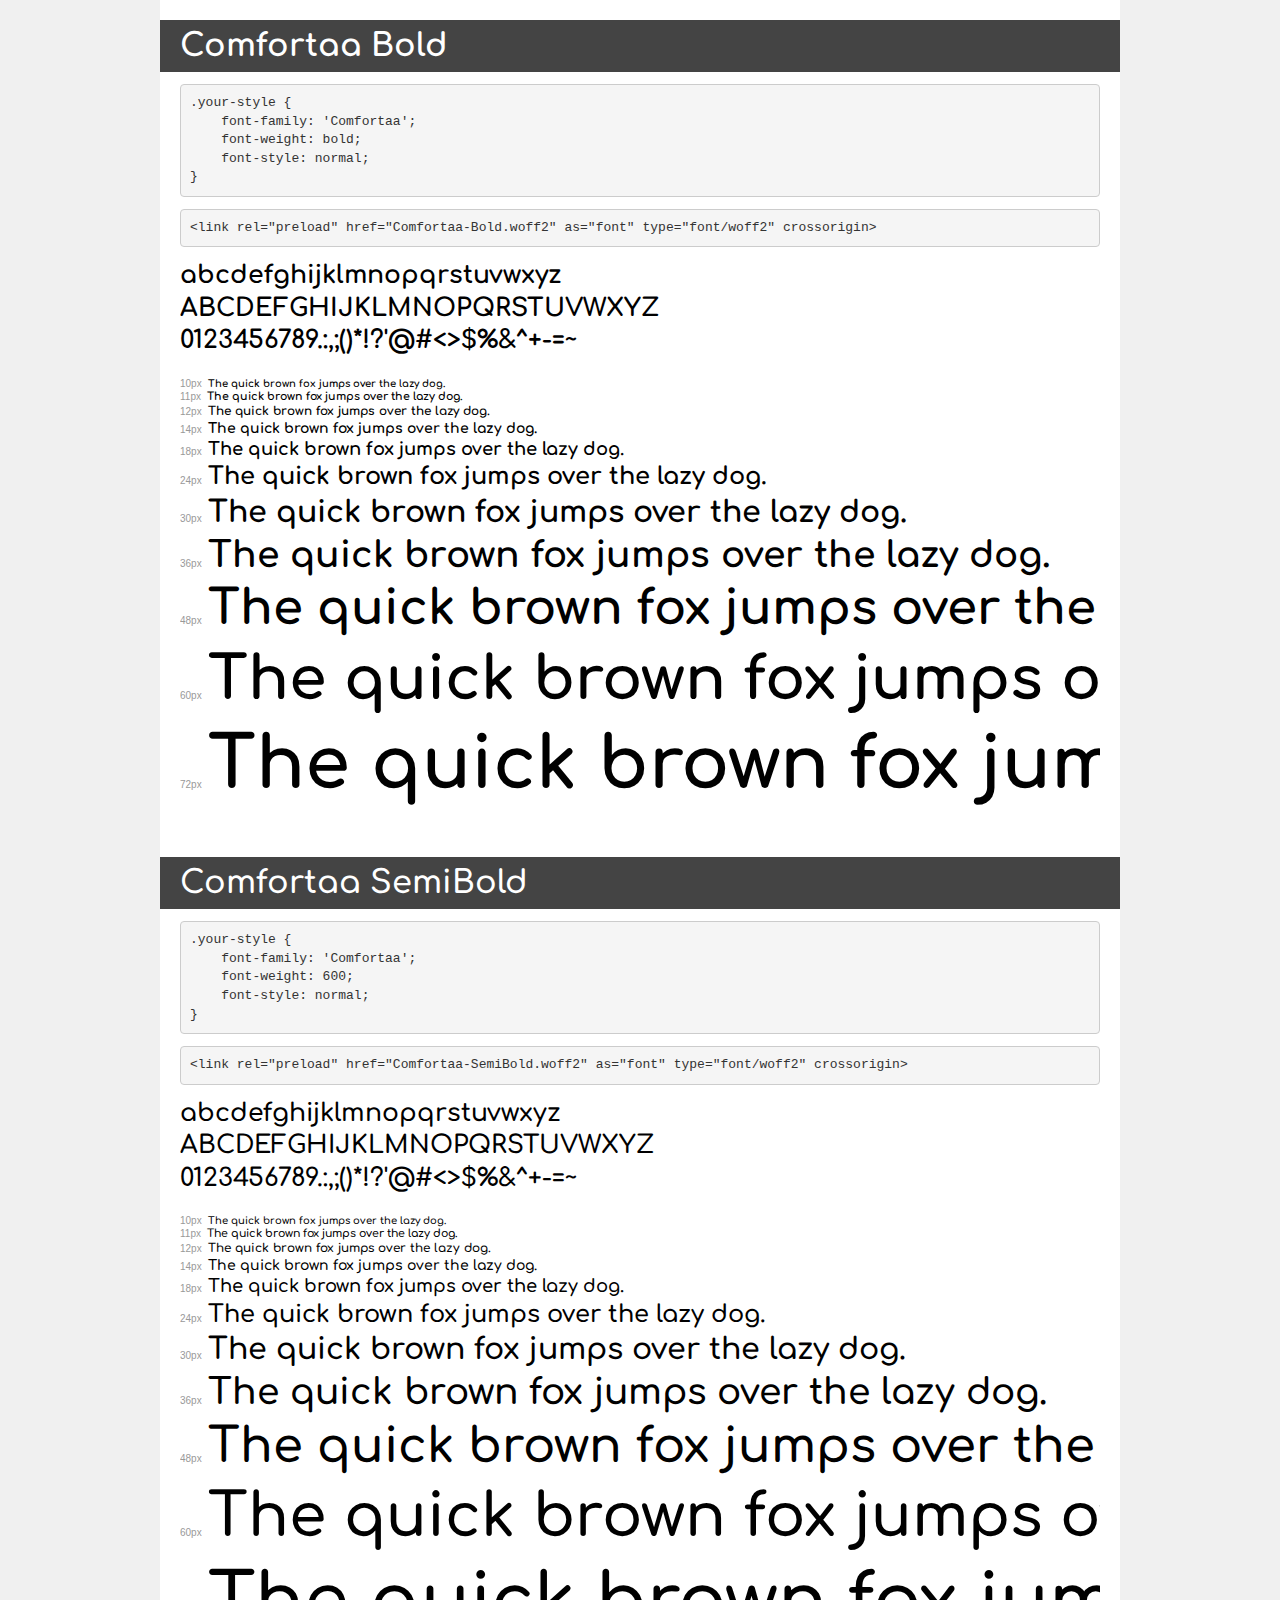
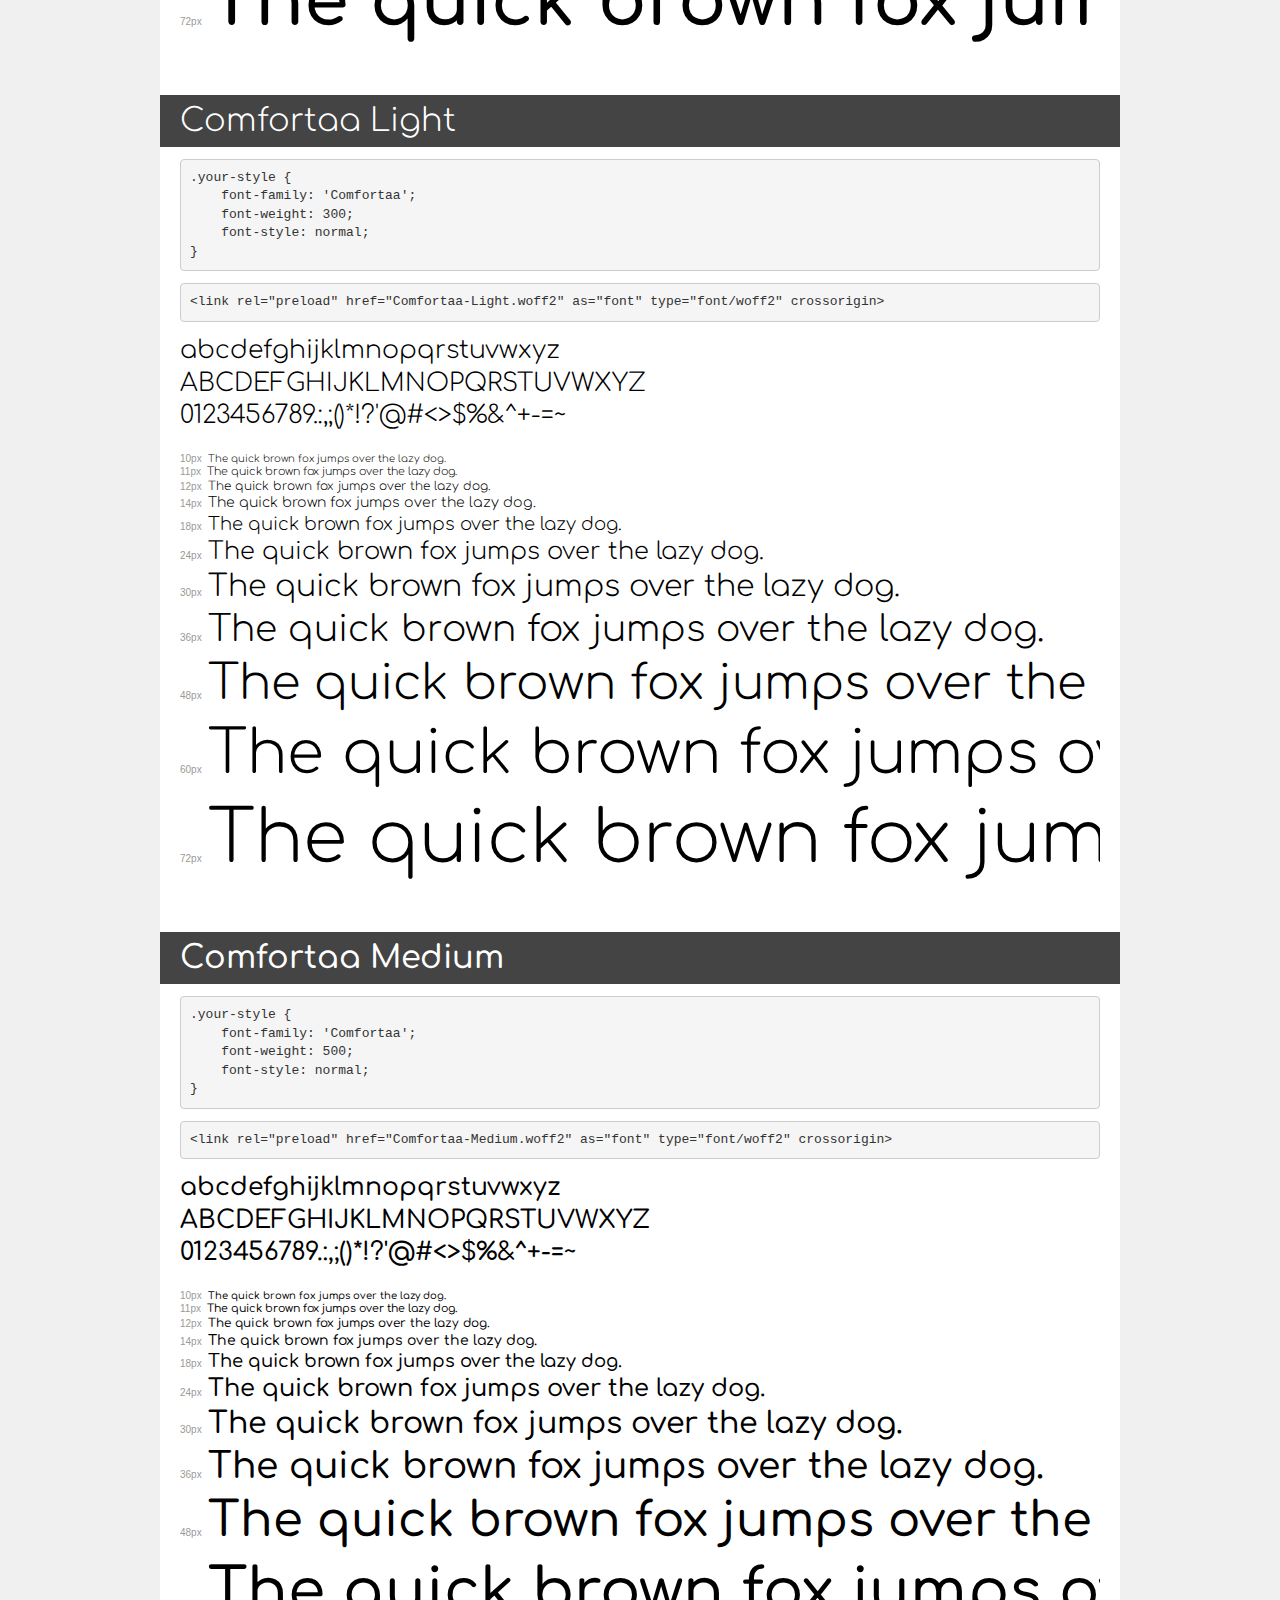
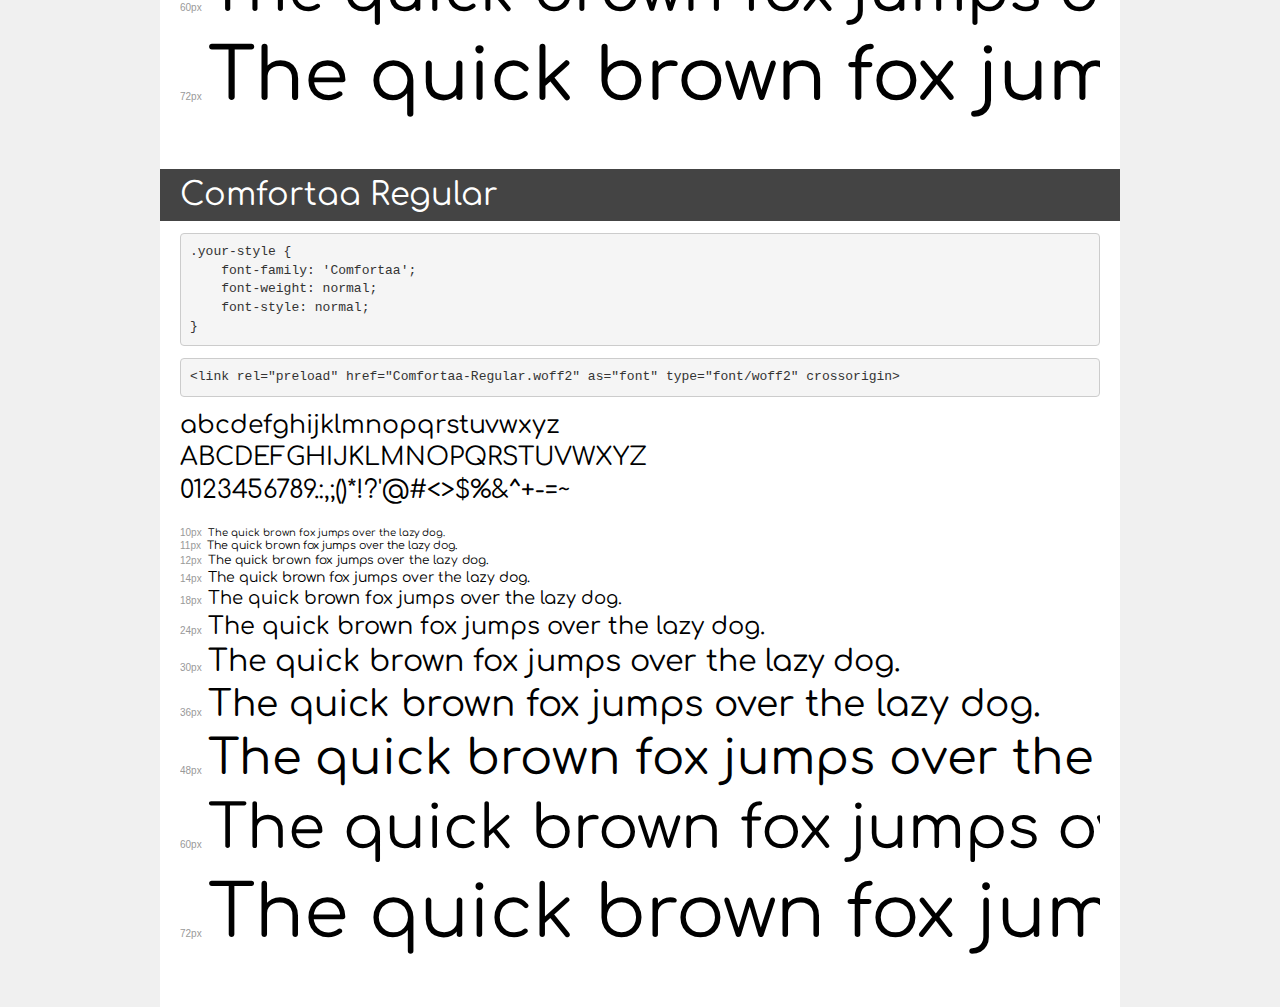
==== commit da176e06: "add new font" ====
--- a/fonts/demo.html
+++ b/fonts/demo.html
@@ -159,537 +159,131 @@
 <body>
 <div class="page">
     <div class="demo">
-        <h1 style="font-family: 'Inter'; font-weight: 100; font-style: normal;">Inter Thin</h1>
-        <pre title="Usage">.your-style {
-    font-family: 'Inter';
-    font-weight: 100;
-    font-style: normal;
-}</pre>
-        <pre title="Preload (optional)">
-&lt;link rel=&quot;preload&quot; href=&quot;Inter-Thin.woff2&quot; as=&quot;font&quot; type=&quot;font/woff2&quot; crossorigin&gt;</pre>
-        <div class="font-container" style="font-family: 'Inter'; font-weight: 100; font-style: normal;">
-            <p class="letters">
-                abcdefghijklmnopqrstuvwxyz<br>
-ABCDEFGHIJKLMNOPQRSTUVWXYZ<br>
-                0123456789.:,;()*!?'@#&lt;&gt;$%&^+-=~
-            </p>
-            <p class="s10" style="font-size: 10px;">The quick brown fox jumps over the lazy dog.</p>
-            <p class="s11" style="font-size: 11px;">The quick brown fox jumps over the lazy dog.</p>
-            <p class="s12" style="font-size: 12px;">The quick brown fox jumps over the lazy dog.</p>
-            <p class="s14" style="font-size: 14px;">The quick brown fox jumps over the lazy dog.</p>
-            <p class="s18" style="font-size: 18px;">The quick brown fox jumps over the lazy dog.</p>
-            <p class="s24" style="font-size: 24px;">The quick brown fox jumps over the lazy dog.</p>
-            <p class="s30" style="font-size: 30px;">The quick brown fox jumps over the lazy dog.</p>
-            <p class="s36" style="font-size: 36px;">The quick brown fox jumps over the lazy dog.</p>
-            <p class="s48" style="font-size: 48px;">The quick brown fox jumps over the lazy dog.</p>
-            <p class="s60" style="font-size: 60px;">The quick brown fox jumps over the lazy dog.</p>
-            <p class="s72" style="font-size: 72px;">The quick brown fox jumps over the lazy dog.</p>
-        </div>
-    </div>
-
-    <div class="demo">
-        <h1 style="font-family: 'Inter'; font-weight: 300; font-style: normal;">Inter Light</h1>
-        <pre title="Usage">.your-style {
-    font-family: 'Inter';
+        <h1 style="font-family: 'Comfortaa'; font-weight: bold; font-style: normal;">Comfortaa Bold</h1>
+        <pre title="Usage">.your-style {
+    font-family: 'Comfortaa';
+    font-weight: bold;
+    font-style: normal;
+}</pre>
+        <pre title="Preload (optional)">
+&lt;link rel=&quot;preload&quot; href=&quot;Comfortaa-Bold.woff2&quot; as=&quot;font&quot; type=&quot;font/woff2&quot; crossorigin&gt;</pre>
+        <div class="font-container" style="font-family: 'Comfortaa'; font-weight: bold; font-style: normal;">
+            <p class="letters">
+                abcdefghijklmnopqrstuvwxyz<br>
+ABCDEFGHIJKLMNOPQRSTUVWXYZ<br>
+                0123456789.:,;()*!?'@#&lt;&gt;$%&^+-=~
+            </p>
+            <p class="s10" style="font-size: 10px;">The quick brown fox jumps over the lazy dog.</p>
+            <p class="s11" style="font-size: 11px;">The quick brown fox jumps over the lazy dog.</p>
+            <p class="s12" style="font-size: 12px;">The quick brown fox jumps over the lazy dog.</p>
+            <p class="s14" style="font-size: 14px;">The quick brown fox jumps over the lazy dog.</p>
+            <p class="s18" style="font-size: 18px;">The quick brown fox jumps over the lazy dog.</p>
+            <p class="s24" style="font-size: 24px;">The quick brown fox jumps over the lazy dog.</p>
+            <p class="s30" style="font-size: 30px;">The quick brown fox jumps over the lazy dog.</p>
+            <p class="s36" style="font-size: 36px;">The quick brown fox jumps over the lazy dog.</p>
+            <p class="s48" style="font-size: 48px;">The quick brown fox jumps over the lazy dog.</p>
+            <p class="s60" style="font-size: 60px;">The quick brown fox jumps over the lazy dog.</p>
+            <p class="s72" style="font-size: 72px;">The quick brown fox jumps over the lazy dog.</p>
+        </div>
+    </div>
+
+    <div class="demo">
+        <h1 style="font-family: 'Comfortaa'; font-weight: 600; font-style: normal;">Comfortaa SemiBold</h1>
+        <pre title="Usage">.your-style {
+    font-family: 'Comfortaa';
+    font-weight: 600;
+    font-style: normal;
+}</pre>
+        <pre title="Preload (optional)">
+&lt;link rel=&quot;preload&quot; href=&quot;Comfortaa-SemiBold.woff2&quot; as=&quot;font&quot; type=&quot;font/woff2&quot; crossorigin&gt;</pre>
+        <div class="font-container" style="font-family: 'Comfortaa'; font-weight: 600; font-style: normal;">
+            <p class="letters">
+                abcdefghijklmnopqrstuvwxyz<br>
+ABCDEFGHIJKLMNOPQRSTUVWXYZ<br>
+                0123456789.:,;()*!?'@#&lt;&gt;$%&^+-=~
+            </p>
+            <p class="s10" style="font-size: 10px;">The quick brown fox jumps over the lazy dog.</p>
+            <p class="s11" style="font-size: 11px;">The quick brown fox jumps over the lazy dog.</p>
+            <p class="s12" style="font-size: 12px;">The quick brown fox jumps over the lazy dog.</p>
+            <p class="s14" style="font-size: 14px;">The quick brown fox jumps over the lazy dog.</p>
+            <p class="s18" style="font-size: 18px;">The quick brown fox jumps over the lazy dog.</p>
+            <p class="s24" style="font-size: 24px;">The quick brown fox jumps over the lazy dog.</p>
+            <p class="s30" style="font-size: 30px;">The quick brown fox jumps over the lazy dog.</p>
+            <p class="s36" style="font-size: 36px;">The quick brown fox jumps over the lazy dog.</p>
+            <p class="s48" style="font-size: 48px;">The quick brown fox jumps over the lazy dog.</p>
+            <p class="s60" style="font-size: 60px;">The quick brown fox jumps over the lazy dog.</p>
+            <p class="s72" style="font-size: 72px;">The quick brown fox jumps over the lazy dog.</p>
+        </div>
+    </div>
+
+    <div class="demo">
+        <h1 style="font-family: 'Comfortaa'; font-weight: 300; font-style: normal;">Comfortaa Light</h1>
+        <pre title="Usage">.your-style {
+    font-family: 'Comfortaa';
     font-weight: 300;
     font-style: normal;
 }</pre>
         <pre title="Preload (optional)">
-&lt;link rel=&quot;preload&quot; href=&quot;Inter-Light.woff2&quot; as=&quot;font&quot; type=&quot;font/woff2&quot; crossorigin&gt;</pre>
-        <div class="font-container" style="font-family: 'Inter'; font-weight: 300; font-style: normal;">
-            <p class="letters">
-                abcdefghijklmnopqrstuvwxyz<br>
-ABCDEFGHIJKLMNOPQRSTUVWXYZ<br>
-                0123456789.:,;()*!?'@#&lt;&gt;$%&^+-=~
-            </p>
-            <p class="s10" style="font-size: 10px;">The quick brown fox jumps over the lazy dog.</p>
-            <p class="s11" style="font-size: 11px;">The quick brown fox jumps over the lazy dog.</p>
-            <p class="s12" style="font-size: 12px;">The quick brown fox jumps over the lazy dog.</p>
-            <p class="s14" style="font-size: 14px;">The quick brown fox jumps over the lazy dog.</p>
-            <p class="s18" style="font-size: 18px;">The quick brown fox jumps over the lazy dog.</p>
-            <p class="s24" style="font-size: 24px;">The quick brown fox jumps over the lazy dog.</p>
-            <p class="s30" style="font-size: 30px;">The quick brown fox jumps over the lazy dog.</p>
-            <p class="s36" style="font-size: 36px;">The quick brown fox jumps over the lazy dog.</p>
-            <p class="s48" style="font-size: 48px;">The quick brown fox jumps over the lazy dog.</p>
-            <p class="s60" style="font-size: 60px;">The quick brown fox jumps over the lazy dog.</p>
-            <p class="s72" style="font-size: 72px;">The quick brown fox jumps over the lazy dog.</p>
-        </div>
-    </div>
-
-    <div class="demo">
-        <h1 style="font-family: 'Inter'; font-weight: 500; font-style: italic;">Inter Medium Italic</h1>
-        <pre title="Usage">.your-style {
-    font-family: 'Inter';
+&lt;link rel=&quot;preload&quot; href=&quot;Comfortaa-Light.woff2&quot; as=&quot;font&quot; type=&quot;font/woff2&quot; crossorigin&gt;</pre>
+        <div class="font-container" style="font-family: 'Comfortaa'; font-weight: 300; font-style: normal;">
+            <p class="letters">
+                abcdefghijklmnopqrstuvwxyz<br>
+ABCDEFGHIJKLMNOPQRSTUVWXYZ<br>
+                0123456789.:,;()*!?'@#&lt;&gt;$%&^+-=~
+            </p>
+            <p class="s10" style="font-size: 10px;">The quick brown fox jumps over the lazy dog.</p>
+            <p class="s11" style="font-size: 11px;">The quick brown fox jumps over the lazy dog.</p>
+            <p class="s12" style="font-size: 12px;">The quick brown fox jumps over the lazy dog.</p>
+            <p class="s14" style="font-size: 14px;">The quick brown fox jumps over the lazy dog.</p>
+            <p class="s18" style="font-size: 18px;">The quick brown fox jumps over the lazy dog.</p>
+            <p class="s24" style="font-size: 24px;">The quick brown fox jumps over the lazy dog.</p>
+            <p class="s30" style="font-size: 30px;">The quick brown fox jumps over the lazy dog.</p>
+            <p class="s36" style="font-size: 36px;">The quick brown fox jumps over the lazy dog.</p>
+            <p class="s48" style="font-size: 48px;">The quick brown fox jumps over the lazy dog.</p>
+            <p class="s60" style="font-size: 60px;">The quick brown fox jumps over the lazy dog.</p>
+            <p class="s72" style="font-size: 72px;">The quick brown fox jumps over the lazy dog.</p>
+        </div>
+    </div>
+
+    <div class="demo">
+        <h1 style="font-family: 'Comfortaa'; font-weight: 500; font-style: normal;">Comfortaa Medium</h1>
+        <pre title="Usage">.your-style {
+    font-family: 'Comfortaa';
     font-weight: 500;
-    font-style: italic;
-}</pre>
-        <pre title="Preload (optional)">
-&lt;link rel=&quot;preload&quot; href=&quot;Inter-MediumItalic.woff2&quot; as=&quot;font&quot; type=&quot;font/woff2&quot; crossorigin&gt;</pre>
-        <div class="font-container" style="font-family: 'Inter'; font-weight: 500; font-style: italic;">
-            <p class="letters">
-                abcdefghijklmnopqrstuvwxyz<br>
-ABCDEFGHIJKLMNOPQRSTUVWXYZ<br>
-                0123456789.:,;()*!?'@#&lt;&gt;$%&^+-=~
-            </p>
-            <p class="s10" style="font-size: 10px;">The quick brown fox jumps over the lazy dog.</p>
-            <p class="s11" style="font-size: 11px;">The quick brown fox jumps over the lazy dog.</p>
-            <p class="s12" style="font-size: 12px;">The quick brown fox jumps over the lazy dog.</p>
-            <p class="s14" style="font-size: 14px;">The quick brown fox jumps over the lazy dog.</p>
-            <p class="s18" style="font-size: 18px;">The quick brown fox jumps over the lazy dog.</p>
-            <p class="s24" style="font-size: 24px;">The quick brown fox jumps over the lazy dog.</p>
-            <p class="s30" style="font-size: 30px;">The quick brown fox jumps over the lazy dog.</p>
-            <p class="s36" style="font-size: 36px;">The quick brown fox jumps over the lazy dog.</p>
-            <p class="s48" style="font-size: 48px;">The quick brown fox jumps over the lazy dog.</p>
-            <p class="s60" style="font-size: 60px;">The quick brown fox jumps over the lazy dog.</p>
-            <p class="s72" style="font-size: 72px;">The quick brown fox jumps over the lazy dog.</p>
-        </div>
-    </div>
-
-    <div class="demo">
-        <h1 style="font-family: 'Inter'; font-weight: 300; font-style: italic;">Inter Light Italic</h1>
-        <pre title="Usage">.your-style {
-    font-family: 'Inter';
-    font-weight: 300;
-    font-style: italic;
-}</pre>
-        <pre title="Preload (optional)">
-&lt;link rel=&quot;preload&quot; href=&quot;Inter-LightItalic.woff2&quot; as=&quot;font&quot; type=&quot;font/woff2&quot; crossorigin&gt;</pre>
-        <div class="font-container" style="font-family: 'Inter'; font-weight: 300; font-style: italic;">
-            <p class="letters">
-                abcdefghijklmnopqrstuvwxyz<br>
-ABCDEFGHIJKLMNOPQRSTUVWXYZ<br>
-                0123456789.:,;()*!?'@#&lt;&gt;$%&^+-=~
-            </p>
-            <p class="s10" style="font-size: 10px;">The quick brown fox jumps over the lazy dog.</p>
-            <p class="s11" style="font-size: 11px;">The quick brown fox jumps over the lazy dog.</p>
-            <p class="s12" style="font-size: 12px;">The quick brown fox jumps over the lazy dog.</p>
-            <p class="s14" style="font-size: 14px;">The quick brown fox jumps over the lazy dog.</p>
-            <p class="s18" style="font-size: 18px;">The quick brown fox jumps over the lazy dog.</p>
-            <p class="s24" style="font-size: 24px;">The quick brown fox jumps over the lazy dog.</p>
-            <p class="s30" style="font-size: 30px;">The quick brown fox jumps over the lazy dog.</p>
-            <p class="s36" style="font-size: 36px;">The quick brown fox jumps over the lazy dog.</p>
-            <p class="s48" style="font-size: 48px;">The quick brown fox jumps over the lazy dog.</p>
-            <p class="s60" style="font-size: 60px;">The quick brown fox jumps over the lazy dog.</p>
-            <p class="s72" style="font-size: 72px;">The quick brown fox jumps over the lazy dog.</p>
-        </div>
-    </div>
-
-    <div class="demo">
-        <h1 style="font-family: 'Inter'; font-weight: 500; font-style: normal;">Inter Medium</h1>
-        <pre title="Usage">.your-style {
-    font-family: 'Inter';
-    font-weight: 500;
-    font-style: normal;
-}</pre>
-        <pre title="Preload (optional)">
-&lt;link rel=&quot;preload&quot; href=&quot;Inter-Medium.woff2&quot; as=&quot;font&quot; type=&quot;font/woff2&quot; crossorigin&gt;</pre>
-        <div class="font-container" style="font-family: 'Inter'; font-weight: 500; font-style: normal;">
-            <p class="letters">
-                abcdefghijklmnopqrstuvwxyz<br>
-ABCDEFGHIJKLMNOPQRSTUVWXYZ<br>
-                0123456789.:,;()*!?'@#&lt;&gt;$%&^+-=~
-            </p>
-            <p class="s10" style="font-size: 10px;">The quick brown fox jumps over the lazy dog.</p>
-            <p class="s11" style="font-size: 11px;">The quick brown fox jumps over the lazy dog.</p>
-            <p class="s12" style="font-size: 12px;">The quick brown fox jumps over the lazy dog.</p>
-            <p class="s14" style="font-size: 14px;">The quick brown fox jumps over the lazy dog.</p>
-            <p class="s18" style="font-size: 18px;">The quick brown fox jumps over the lazy dog.</p>
-            <p class="s24" style="font-size: 24px;">The quick brown fox jumps over the lazy dog.</p>
-            <p class="s30" style="font-size: 30px;">The quick brown fox jumps over the lazy dog.</p>
-            <p class="s36" style="font-size: 36px;">The quick brown fox jumps over the lazy dog.</p>
-            <p class="s48" style="font-size: 48px;">The quick brown fox jumps over the lazy dog.</p>
-            <p class="s60" style="font-size: 60px;">The quick brown fox jumps over the lazy dog.</p>
-            <p class="s72" style="font-size: 72px;">The quick brown fox jumps over the lazy dog.</p>
-        </div>
-    </div>
-
-    <div class="demo">
-        <h1 style="font-family: 'Inter'; font-weight: normal; font-style: normal;">Inter Regular</h1>
-        <pre title="Usage">.your-style {
-    font-family: 'Inter';
+    font-style: normal;
+}</pre>
+        <pre title="Preload (optional)">
+&lt;link rel=&quot;preload&quot; href=&quot;Comfortaa-Medium.woff2&quot; as=&quot;font&quot; type=&quot;font/woff2&quot; crossorigin&gt;</pre>
+        <div class="font-container" style="font-family: 'Comfortaa'; font-weight: 500; font-style: normal;">
+            <p class="letters">
+                abcdefghijklmnopqrstuvwxyz<br>
+ABCDEFGHIJKLMNOPQRSTUVWXYZ<br>
+                0123456789.:,;()*!?'@#&lt;&gt;$%&^+-=~
+            </p>
+            <p class="s10" style="font-size: 10px;">The quick brown fox jumps over the lazy dog.</p>
+            <p class="s11" style="font-size: 11px;">The quick brown fox jumps over the lazy dog.</p>
+            <p class="s12" style="font-size: 12px;">The quick brown fox jumps over the lazy dog.</p>
+            <p class="s14" style="font-size: 14px;">The quick brown fox jumps over the lazy dog.</p>
+            <p class="s18" style="font-size: 18px;">The quick brown fox jumps over the lazy dog.</p>
+            <p class="s24" style="font-size: 24px;">The quick brown fox jumps over the lazy dog.</p>
+            <p class="s30" style="font-size: 30px;">The quick brown fox jumps over the lazy dog.</p>
+            <p class="s36" style="font-size: 36px;">The quick brown fox jumps over the lazy dog.</p>
+            <p class="s48" style="font-size: 48px;">The quick brown fox jumps over the lazy dog.</p>
+            <p class="s60" style="font-size: 60px;">The quick brown fox jumps over the lazy dog.</p>
+            <p class="s72" style="font-size: 72px;">The quick brown fox jumps over the lazy dog.</p>
+        </div>
+    </div>
+
+    <div class="demo">
+        <h1 style="font-family: 'Comfortaa'; font-weight: normal; font-style: normal;">Comfortaa Regular</h1>
+        <pre title="Usage">.your-style {
+    font-family: 'Comfortaa';
     font-weight: normal;
     font-style: normal;
 }</pre>
         <pre title="Preload (optional)">
-&lt;link rel=&quot;preload&quot; href=&quot;Inter-Regular.woff2&quot; as=&quot;font&quot; type=&quot;font/woff2&quot; crossorigin&gt;</pre>
-        <div class="font-container" style="font-family: 'Inter'; font-weight: normal; font-style: normal;">
-            <p class="letters">
-                abcdefghijklmnopqrstuvwxyz<br>
-ABCDEFGHIJKLMNOPQRSTUVWXYZ<br>
-                0123456789.:,;()*!?'@#&lt;&gt;$%&^+-=~
-            </p>
-            <p class="s10" style="font-size: 10px;">The quick brown fox jumps over the lazy dog.</p>
-            <p class="s11" style="font-size: 11px;">The quick brown fox jumps over the lazy dog.</p>
-            <p class="s12" style="font-size: 12px;">The quick brown fox jumps over the lazy dog.</p>
-            <p class="s14" style="font-size: 14px;">The quick brown fox jumps over the lazy dog.</p>
-            <p class="s18" style="font-size: 18px;">The quick brown fox jumps over the lazy dog.</p>
-            <p class="s24" style="font-size: 24px;">The quick brown fox jumps over the lazy dog.</p>
-            <p class="s30" style="font-size: 30px;">The quick brown fox jumps over the lazy dog.</p>
-            <p class="s36" style="font-size: 36px;">The quick brown fox jumps over the lazy dog.</p>
-            <p class="s48" style="font-size: 48px;">The quick brown fox jumps over the lazy dog.</p>
-            <p class="s60" style="font-size: 60px;">The quick brown fox jumps over the lazy dog.</p>
-            <p class="s72" style="font-size: 72px;">The quick brown fox jumps over the lazy dog.</p>
-        </div>
-    </div>
-
-    <div class="demo">
-        <h1 style="font-family: 'Inter'; font-weight: 100; font-style: italic;">Inter Thin Italic</h1>
-        <pre title="Usage">.your-style {
-    font-family: 'Inter';
-    font-weight: 100;
-    font-style: italic;
-}</pre>
-        <pre title="Preload (optional)">
-&lt;link rel=&quot;preload&quot; href=&quot;Inter-ThinItalic.woff2&quot; as=&quot;font&quot; type=&quot;font/woff2&quot; crossorigin&gt;</pre>
-        <div class="font-container" style="font-family: 'Inter'; font-weight: 100; font-style: italic;">
-            <p class="letters">
-                abcdefghijklmnopqrstuvwxyz<br>
-ABCDEFGHIJKLMNOPQRSTUVWXYZ<br>
-                0123456789.:,;()*!?'@#&lt;&gt;$%&^+-=~
-            </p>
-            <p class="s10" style="font-size: 10px;">The quick brown fox jumps over the lazy dog.</p>
-            <p class="s11" style="font-size: 11px;">The quick brown fox jumps over the lazy dog.</p>
-            <p class="s12" style="font-size: 12px;">The quick brown fox jumps over the lazy dog.</p>
-            <p class="s14" style="font-size: 14px;">The quick brown fox jumps over the lazy dog.</p>
-            <p class="s18" style="font-size: 18px;">The quick brown fox jumps over the lazy dog.</p>
-            <p class="s24" style="font-size: 24px;">The quick brown fox jumps over the lazy dog.</p>
-            <p class="s30" style="font-size: 30px;">The quick brown fox jumps over the lazy dog.</p>
-            <p class="s36" style="font-size: 36px;">The quick brown fox jumps over the lazy dog.</p>
-            <p class="s48" style="font-size: 48px;">The quick brown fox jumps over the lazy dog.</p>
-            <p class="s60" style="font-size: 60px;">The quick brown fox jumps over the lazy dog.</p>
-            <p class="s72" style="font-size: 72px;">The quick brown fox jumps over the lazy dog.</p>
-        </div>
-    </div>
-
-    <div class="demo">
-        <h1 style="font-family: 'Inter'; font-weight: normal; font-style: italic;">Inter Italic</h1>
-        <pre title="Usage">.your-style {
-    font-family: 'Inter';
-    font-weight: normal;
-    font-style: italic;
-}</pre>
-        <pre title="Preload (optional)">
-&lt;link rel=&quot;preload&quot; href=&quot;Inter-Italic.woff2&quot; as=&quot;font&quot; type=&quot;font/woff2&quot; crossorigin&gt;</pre>
-        <div class="font-container" style="font-family: 'Inter'; font-weight: normal; font-style: italic;">
-            <p class="letters">
-                abcdefghijklmnopqrstuvwxyz<br>
-ABCDEFGHIJKLMNOPQRSTUVWXYZ<br>
-                0123456789.:,;()*!?'@#&lt;&gt;$%&^+-=~
-            </p>
-            <p class="s10" style="font-size: 10px;">The quick brown fox jumps over the lazy dog.</p>
-            <p class="s11" style="font-size: 11px;">The quick brown fox jumps over the lazy dog.</p>
-            <p class="s12" style="font-size: 12px;">The quick brown fox jumps over the lazy dog.</p>
-            <p class="s14" style="font-size: 14px;">The quick brown fox jumps over the lazy dog.</p>
-            <p class="s18" style="font-size: 18px;">The quick brown fox jumps over the lazy dog.</p>
-            <p class="s24" style="font-size: 24px;">The quick brown fox jumps over the lazy dog.</p>
-            <p class="s30" style="font-size: 30px;">The quick brown fox jumps over the lazy dog.</p>
-            <p class="s36" style="font-size: 36px;">The quick brown fox jumps over the lazy dog.</p>
-            <p class="s48" style="font-size: 48px;">The quick brown fox jumps over the lazy dog.</p>
-            <p class="s60" style="font-size: 60px;">The quick brown fox jumps over the lazy dog.</p>
-            <p class="s72" style="font-size: 72px;">The quick brown fox jumps over the lazy dog.</p>
-        </div>
-    </div>
-
-    <div class="demo">
-        <h1 style="font-family: 'Inter'; font-weight: 600; font-style: italic;">Inter Semi Bold Italic</h1>
-        <pre title="Usage">.your-style {
-    font-family: 'Inter';
-    font-weight: 600;
-    font-style: italic;
-}</pre>
-        <pre title="Preload (optional)">
-&lt;link rel=&quot;preload&quot; href=&quot;Inter-SemiBoldItalic.woff2&quot; as=&quot;font&quot; type=&quot;font/woff2&quot; crossorigin&gt;</pre>
-        <div class="font-container" style="font-family: 'Inter'; font-weight: 600; font-style: italic;">
-            <p class="letters">
-                abcdefghijklmnopqrstuvwxyz<br>
-ABCDEFGHIJKLMNOPQRSTUVWXYZ<br>
-                0123456789.:,;()*!?'@#&lt;&gt;$%&^+-=~
-            </p>
-            <p class="s10" style="font-size: 10px;">The quick brown fox jumps over the lazy dog.</p>
-            <p class="s11" style="font-size: 11px;">The quick brown fox jumps over the lazy dog.</p>
-            <p class="s12" style="font-size: 12px;">The quick brown fox jumps over the lazy dog.</p>
-            <p class="s14" style="font-size: 14px;">The quick brown fox jumps over the lazy dog.</p>
-            <p class="s18" style="font-size: 18px;">The quick brown fox jumps over the lazy dog.</p>
-            <p class="s24" style="font-size: 24px;">The quick brown fox jumps over the lazy dog.</p>
-            <p class="s30" style="font-size: 30px;">The quick brown fox jumps over the lazy dog.</p>
-            <p class="s36" style="font-size: 36px;">The quick brown fox jumps over the lazy dog.</p>
-            <p class="s48" style="font-size: 48px;">The quick brown fox jumps over the lazy dog.</p>
-            <p class="s60" style="font-size: 60px;">The quick brown fox jumps over the lazy dog.</p>
-            <p class="s72" style="font-size: 72px;">The quick brown fox jumps over the lazy dog.</p>
-        </div>
-    </div>
-
-    <div class="demo">
-        <h1 style="font-family: 'Inter'; font-weight: 600; font-style: normal;">Inter Semi Bold</h1>
-        <pre title="Usage">.your-style {
-    font-family: 'Inter';
-    font-weight: 600;
-    font-style: normal;
-}</pre>
-        <pre title="Preload (optional)">
-&lt;link rel=&quot;preload&quot; href=&quot;Inter-SemiBold.woff2&quot; as=&quot;font&quot; type=&quot;font/woff2&quot; crossorigin&gt;</pre>
-        <div class="font-container" style="font-family: 'Inter'; font-weight: 600; font-style: normal;">
-            <p class="letters">
-                abcdefghijklmnopqrstuvwxyz<br>
-ABCDEFGHIJKLMNOPQRSTUVWXYZ<br>
-                0123456789.:,;()*!?'@#&lt;&gt;$%&^+-=~
-            </p>
-            <p class="s10" style="font-size: 10px;">The quick brown fox jumps over the lazy dog.</p>
-            <p class="s11" style="font-size: 11px;">The quick brown fox jumps over the lazy dog.</p>
-            <p class="s12" style="font-size: 12px;">The quick brown fox jumps over the lazy dog.</p>
-            <p class="s14" style="font-size: 14px;">The quick brown fox jumps over the lazy dog.</p>
-            <p class="s18" style="font-size: 18px;">The quick brown fox jumps over the lazy dog.</p>
-            <p class="s24" style="font-size: 24px;">The quick brown fox jumps over the lazy dog.</p>
-            <p class="s30" style="font-size: 30px;">The quick brown fox jumps over the lazy dog.</p>
-            <p class="s36" style="font-size: 36px;">The quick brown fox jumps over the lazy dog.</p>
-            <p class="s48" style="font-size: 48px;">The quick brown fox jumps over the lazy dog.</p>
-            <p class="s60" style="font-size: 60px;">The quick brown fox jumps over the lazy dog.</p>
-            <p class="s72" style="font-size: 72px;">The quick brown fox jumps over the lazy dog.</p>
-        </div>
-    </div>
-
-    <div class="demo">
-        <h1 style="font-family: 'Inter'; font-weight: 200; font-style: italic;">Inter Extra Light Italic</h1>
-        <pre title="Usage">.your-style {
-    font-family: 'Inter';
-    font-weight: 200;
-    font-style: italic;
-}</pre>
-        <pre title="Preload (optional)">
-&lt;link rel=&quot;preload&quot; href=&quot;Inter-ExtraLightItalic.woff2&quot; as=&quot;font&quot; type=&quot;font/woff2&quot; crossorigin&gt;</pre>
-        <div class="font-container" style="font-family: 'Inter'; font-weight: 200; font-style: italic;">
-            <p class="letters">
-                abcdefghijklmnopqrstuvwxyz<br>
-ABCDEFGHIJKLMNOPQRSTUVWXYZ<br>
-                0123456789.:,;()*!?'@#&lt;&gt;$%&^+-=~
-            </p>
-            <p class="s10" style="font-size: 10px;">The quick brown fox jumps over the lazy dog.</p>
-            <p class="s11" style="font-size: 11px;">The quick brown fox jumps over the lazy dog.</p>
-            <p class="s12" style="font-size: 12px;">The quick brown fox jumps over the lazy dog.</p>
-            <p class="s14" style="font-size: 14px;">The quick brown fox jumps over the lazy dog.</p>
-            <p class="s18" style="font-size: 18px;">The quick brown fox jumps over the lazy dog.</p>
-            <p class="s24" style="font-size: 24px;">The quick brown fox jumps over the lazy dog.</p>
-            <p class="s30" style="font-size: 30px;">The quick brown fox jumps over the lazy dog.</p>
-            <p class="s36" style="font-size: 36px;">The quick brown fox jumps over the lazy dog.</p>
-            <p class="s48" style="font-size: 48px;">The quick brown fox jumps over the lazy dog.</p>
-            <p class="s60" style="font-size: 60px;">The quick brown fox jumps over the lazy dog.</p>
-            <p class="s72" style="font-size: 72px;">The quick brown fox jumps over the lazy dog.</p>
-        </div>
-    </div>
-
-    <div class="demo">
-        <h1 style="font-family: 'Inter'; font-weight: 900; font-style: normal;">Inter Black</h1>
-        <pre title="Usage">.your-style {
-    font-family: 'Inter';
-    font-weight: 900;
-    font-style: normal;
-}</pre>
-        <pre title="Preload (optional)">
-&lt;link rel=&quot;preload&quot; href=&quot;Inter-Black.woff2&quot; as=&quot;font&quot; type=&quot;font/woff2&quot; crossorigin&gt;</pre>
-        <div class="font-container" style="font-family: 'Inter'; font-weight: 900; font-style: normal;">
-            <p class="letters">
-                abcdefghijklmnopqrstuvwxyz<br>
-ABCDEFGHIJKLMNOPQRSTUVWXYZ<br>
-                0123456789.:,;()*!?'@#&lt;&gt;$%&^+-=~
-            </p>
-            <p class="s10" style="font-size: 10px;">The quick brown fox jumps over the lazy dog.</p>
-            <p class="s11" style="font-size: 11px;">The quick brown fox jumps over the lazy dog.</p>
-            <p class="s12" style="font-size: 12px;">The quick brown fox jumps over the lazy dog.</p>
-            <p class="s14" style="font-size: 14px;">The quick brown fox jumps over the lazy dog.</p>
-            <p class="s18" style="font-size: 18px;">The quick brown fox jumps over the lazy dog.</p>
-            <p class="s24" style="font-size: 24px;">The quick brown fox jumps over the lazy dog.</p>
-            <p class="s30" style="font-size: 30px;">The quick brown fox jumps over the lazy dog.</p>
-            <p class="s36" style="font-size: 36px;">The quick brown fox jumps over the lazy dog.</p>
-            <p class="s48" style="font-size: 48px;">The quick brown fox jumps over the lazy dog.</p>
-            <p class="s60" style="font-size: 60px;">The quick brown fox jumps over the lazy dog.</p>
-            <p class="s72" style="font-size: 72px;">The quick brown fox jumps over the lazy dog.</p>
-        </div>
-    </div>
-
-    <div class="demo">
-        <h1 style="font-family: 'Inter'; font-weight: bold; font-style: italic;">Inter Bold Italic</h1>
-        <pre title="Usage">.your-style {
-    font-family: 'Inter';
-    font-weight: bold;
-    font-style: italic;
-}</pre>
-        <pre title="Preload (optional)">
-&lt;link rel=&quot;preload&quot; href=&quot;Inter-BoldItalic.woff2&quot; as=&quot;font&quot; type=&quot;font/woff2&quot; crossorigin&gt;</pre>
-        <div class="font-container" style="font-family: 'Inter'; font-weight: bold; font-style: italic;">
-            <p class="letters">
-                abcdefghijklmnopqrstuvwxyz<br>
-ABCDEFGHIJKLMNOPQRSTUVWXYZ<br>
-                0123456789.:,;()*!?'@#&lt;&gt;$%&^+-=~
-            </p>
-            <p class="s10" style="font-size: 10px;">The quick brown fox jumps over the lazy dog.</p>
-            <p class="s11" style="font-size: 11px;">The quick brown fox jumps over the lazy dog.</p>
-            <p class="s12" style="font-size: 12px;">The quick brown fox jumps over the lazy dog.</p>
-            <p class="s14" style="font-size: 14px;">The quick brown fox jumps over the lazy dog.</p>
-            <p class="s18" style="font-size: 18px;">The quick brown fox jumps over the lazy dog.</p>
-            <p class="s24" style="font-size: 24px;">The quick brown fox jumps over the lazy dog.</p>
-            <p class="s30" style="font-size: 30px;">The quick brown fox jumps over the lazy dog.</p>
-            <p class="s36" style="font-size: 36px;">The quick brown fox jumps over the lazy dog.</p>
-            <p class="s48" style="font-size: 48px;">The quick brown fox jumps over the lazy dog.</p>
-            <p class="s60" style="font-size: 60px;">The quick brown fox jumps over the lazy dog.</p>
-            <p class="s72" style="font-size: 72px;">The quick brown fox jumps over the lazy dog.</p>
-        </div>
-    </div>
-
-    <div class="demo">
-        <h1 style="font-family: 'Inter'; font-weight: 200; font-style: normal;">Inter Extra Light</h1>
-        <pre title="Usage">.your-style {
-    font-family: 'Inter';
-    font-weight: 200;
-    font-style: normal;
-}</pre>
-        <pre title="Preload (optional)">
-&lt;link rel=&quot;preload&quot; href=&quot;Inter-ExtraLight.woff2&quot; as=&quot;font&quot; type=&quot;font/woff2&quot; crossorigin&gt;</pre>
-        <div class="font-container" style="font-family: 'Inter'; font-weight: 200; font-style: normal;">
-            <p class="letters">
-                abcdefghijklmnopqrstuvwxyz<br>
-ABCDEFGHIJKLMNOPQRSTUVWXYZ<br>
-                0123456789.:,;()*!?'@#&lt;&gt;$%&^+-=~
-            </p>
-            <p class="s10" style="font-size: 10px;">The quick brown fox jumps over the lazy dog.</p>
-            <p class="s11" style="font-size: 11px;">The quick brown fox jumps over the lazy dog.</p>
-            <p class="s12" style="font-size: 12px;">The quick brown fox jumps over the lazy dog.</p>
-            <p class="s14" style="font-size: 14px;">The quick brown fox jumps over the lazy dog.</p>
-            <p class="s18" style="font-size: 18px;">The quick brown fox jumps over the lazy dog.</p>
-            <p class="s24" style="font-size: 24px;">The quick brown fox jumps over the lazy dog.</p>
-            <p class="s30" style="font-size: 30px;">The quick brown fox jumps over the lazy dog.</p>
-            <p class="s36" style="font-size: 36px;">The quick brown fox jumps over the lazy dog.</p>
-            <p class="s48" style="font-size: 48px;">The quick brown fox jumps over the lazy dog.</p>
-            <p class="s60" style="font-size: 60px;">The quick brown fox jumps over the lazy dog.</p>
-            <p class="s72" style="font-size: 72px;">The quick brown fox jumps over the lazy dog.</p>
-        </div>
-    </div>
-
-    <div class="demo">
-        <h1 style="font-family: 'Inter'; font-weight: bold; font-style: normal;">Inter Extra Bold</h1>
-        <pre title="Usage">.your-style {
-    font-family: 'Inter';
-    font-weight: bold;
-    font-style: normal;
-}</pre>
-        <pre title="Preload (optional)">
-&lt;link rel=&quot;preload&quot; href=&quot;Inter-ExtraBold.woff2&quot; as=&quot;font&quot; type=&quot;font/woff2&quot; crossorigin&gt;</pre>
-        <div class="font-container" style="font-family: 'Inter'; font-weight: bold; font-style: normal;">
-            <p class="letters">
-                abcdefghijklmnopqrstuvwxyz<br>
-ABCDEFGHIJKLMNOPQRSTUVWXYZ<br>
-                0123456789.:,;()*!?'@#&lt;&gt;$%&^+-=~
-            </p>
-            <p class="s10" style="font-size: 10px;">The quick brown fox jumps over the lazy dog.</p>
-            <p class="s11" style="font-size: 11px;">The quick brown fox jumps over the lazy dog.</p>
-            <p class="s12" style="font-size: 12px;">The quick brown fox jumps over the lazy dog.</p>
-            <p class="s14" style="font-size: 14px;">The quick brown fox jumps over the lazy dog.</p>
-            <p class="s18" style="font-size: 18px;">The quick brown fox jumps over the lazy dog.</p>
-            <p class="s24" style="font-size: 24px;">The quick brown fox jumps over the lazy dog.</p>
-            <p class="s30" style="font-size: 30px;">The quick brown fox jumps over the lazy dog.</p>
-            <p class="s36" style="font-size: 36px;">The quick brown fox jumps over the lazy dog.</p>
-            <p class="s48" style="font-size: 48px;">The quick brown fox jumps over the lazy dog.</p>
-            <p class="s60" style="font-size: 60px;">The quick brown fox jumps over the lazy dog.</p>
-            <p class="s72" style="font-size: 72px;">The quick brown fox jumps over the lazy dog.</p>
-        </div>
-    </div>
-
-    <div class="demo">
-        <h1 style="font-family: 'Inter'; font-weight: bold; font-style: normal;">Inter Bold</h1>
-        <pre title="Usage">.your-style {
-    font-family: 'Inter';
-    font-weight: bold;
-    font-style: normal;
-}</pre>
-        <pre title="Preload (optional)">
-&lt;link rel=&quot;preload&quot; href=&quot;Inter-Bold.woff2&quot; as=&quot;font&quot; type=&quot;font/woff2&quot; crossorigin&gt;</pre>
-        <div class="font-container" style="font-family: 'Inter'; font-weight: bold; font-style: normal;">
-            <p class="letters">
-                abcdefghijklmnopqrstuvwxyz<br>
-ABCDEFGHIJKLMNOPQRSTUVWXYZ<br>
-                0123456789.:,;()*!?'@#&lt;&gt;$%&^+-=~
-            </p>
-            <p class="s10" style="font-size: 10px;">The quick brown fox jumps over the lazy dog.</p>
-            <p class="s11" style="font-size: 11px;">The quick brown fox jumps over the lazy dog.</p>
-            <p class="s12" style="font-size: 12px;">The quick brown fox jumps over the lazy dog.</p>
-            <p class="s14" style="font-size: 14px;">The quick brown fox jumps over the lazy dog.</p>
-            <p class="s18" style="font-size: 18px;">The quick brown fox jumps over the lazy dog.</p>
-            <p class="s24" style="font-size: 24px;">The quick brown fox jumps over the lazy dog.</p>
-            <p class="s30" style="font-size: 30px;">The quick brown fox jumps over the lazy dog.</p>
-            <p class="s36" style="font-size: 36px;">The quick brown fox jumps over the lazy dog.</p>
-            <p class="s48" style="font-size: 48px;">The quick brown fox jumps over the lazy dog.</p>
-            <p class="s60" style="font-size: 60px;">The quick brown fox jumps over the lazy dog.</p>
-            <p class="s72" style="font-size: 72px;">The quick brown fox jumps over the lazy dog.</p>
-        </div>
-    </div>
-
-    <div class="demo">
-        <h1 style="font-family: 'Inter'; font-weight: 900; font-style: italic;">Inter Black Italic</h1>
-        <pre title="Usage">.your-style {
-    font-family: 'Inter';
-    font-weight: 900;
-    font-style: italic;
-}</pre>
-        <pre title="Preload (optional)">
-&lt;link rel=&quot;preload&quot; href=&quot;Inter-BlackItalic.woff2&quot; as=&quot;font&quot; type=&quot;font/woff2&quot; crossorigin&gt;</pre>
-        <div class="font-container" style="font-family: 'Inter'; font-weight: 900; font-style: italic;">
-            <p class="letters">
-                abcdefghijklmnopqrstuvwxyz<br>
-ABCDEFGHIJKLMNOPQRSTUVWXYZ<br>
-                0123456789.:,;()*!?'@#&lt;&gt;$%&^+-=~
-            </p>
-            <p class="s10" style="font-size: 10px;">The quick brown fox jumps over the lazy dog.</p>
-            <p class="s11" style="font-size: 11px;">The quick brown fox jumps over the lazy dog.</p>
-            <p class="s12" style="font-size: 12px;">The quick brown fox jumps over the lazy dog.</p>
-            <p class="s14" style="font-size: 14px;">The quick brown fox jumps over the lazy dog.</p>
-            <p class="s18" style="font-size: 18px;">The quick brown fox jumps over the lazy dog.</p>
-            <p class="s24" style="font-size: 24px;">The quick brown fox jumps over the lazy dog.</p>
-            <p class="s30" style="font-size: 30px;">The quick brown fox jumps over the lazy dog.</p>
-            <p class="s36" style="font-size: 36px;">The quick brown fox jumps over the lazy dog.</p>
-            <p class="s48" style="font-size: 48px;">The quick brown fox jumps over the lazy dog.</p>
-            <p class="s60" style="font-size: 60px;">The quick brown fox jumps over the lazy dog.</p>
-            <p class="s72" style="font-size: 72px;">The quick brown fox jumps over the lazy dog.</p>
-        </div>
-    </div>
-
-    <div class="demo">
-        <h1 style="font-family: 'Inter'; font-weight: bold; font-style: italic;">Inter Extra Bold Italic</h1>
-        <pre title="Usage">.your-style {
-    font-family: 'Inter';
-    font-weight: bold;
-    font-style: italic;
-}</pre>
-        <pre title="Preload (optional)">
-&lt;link rel=&quot;preload&quot; href=&quot;Inter-ExtraBoldItalic.woff2&quot; as=&quot;font&quot; type=&quot;font/woff2&quot; crossorigin&gt;</pre>
-        <div class="font-container" style="font-family: 'Inter'; font-weight: bold; font-style: italic;">
-            <p class="letters">
-                abcdefghijklmnopqrstuvwxyz<br>
-ABCDEFGHIJKLMNOPQRSTUVWXYZ<br>
-                0123456789.:,;()*!?'@#&lt;&gt;$%&^+-=~
-            </p>
-            <p class="s10" style="font-size: 10px;">The quick brown fox jumps over the lazy dog.</p>
-            <p class="s11" style="font-size: 11px;">The quick brown fox jumps over the lazy dog.</p>
-            <p class="s12" style="font-size: 12px;">The quick brown fox jumps over the lazy dog.</p>
-            <p class="s14" style="font-size: 14px;">The quick brown fox jumps over the lazy dog.</p>
-            <p class="s18" style="font-size: 18px;">The quick brown fox jumps over the lazy dog.</p>
-            <p class="s24" style="font-size: 24px;">The quick brown fox jumps over the lazy dog.</p>
-            <p class="s30" style="font-size: 30px;">The quick brown fox jumps over the lazy dog.</p>
-            <p class="s36" style="font-size: 36px;">The quick brown fox jumps over the lazy dog.</p>
-            <p class="s48" style="font-size: 48px;">The quick brown fox jumps over the lazy dog.</p>
-            <p class="s60" style="font-size: 60px;">The quick brown fox jumps over the lazy dog.</p>
-            <p class="s72" style="font-size: 72px;">The quick brown fox jumps over the lazy dog.</p>
-        </div>
-    </div>
-
-    <div class="demo">
-        <h1 style="font-family: 'Inter V'; font-weight: normal; font-style: normal;">Inter V</h1>
-        <pre title="Usage">.your-style {
-    font-family: 'Inter V';
-    font-weight: normal;
-    font-style: normal;
-}</pre>
-        <pre title="Preload (optional)">
-&lt;link rel=&quot;preload&quot; href=&quot;InterV.woff2&quot; as=&quot;font&quot; type=&quot;font/woff2&quot; crossorigin&gt;</pre>
-        <div class="font-container" style="font-family: 'Inter V'; font-weight: normal; font-style: normal;">
+&lt;link rel=&quot;preload&quot; href=&quot;Comfortaa-Regular.woff2&quot; as=&quot;font&quot; type=&quot;font/woff2&quot; crossorigin&gt;</pre>
+        <div class="font-container" style="font-family: 'Comfortaa'; font-weight: normal; font-style: normal;">
             <p class="letters">
                 abcdefghijklmnopqrstuvwxyz<br>
 ABCDEFGHIJKLMNOPQRSTUVWXYZ<br>
--- a/fonts/stylesheet.css
+++ b/fonts/stylesheet.css
@@ -1,247 +1,65 @@
 @font-face {
-    font-family: 'Inter';
-    src: url('Inter-Thin.eot');
-    src: url('Inter-Thin.eot?#iefix') format('embedded-opentype'),
-        url('Inter-Thin.woff2') format('woff2'),
-        url('Inter-Thin.woff') format('woff'),
-        url('Inter-Thin.ttf') format('truetype'),
-        url('Inter-Thin.svg#Inter-Thin') format('svg');
-    font-weight: 100;
+    font-family: 'Comfortaa';
+    src: url('Comfortaa-Bold.eot');
+    src: url('Comfortaa-Bold.eot?#iefix') format('embedded-opentype'),
+        url('Comfortaa-Bold.woff2') format('woff2'),
+        url('Comfortaa-Bold.woff') format('woff'),
+        url('Comfortaa-Bold.ttf') format('truetype'),
+        url('Comfortaa-Bold.svg#Comfortaa-Bold') format('svg');
+    font-weight: bold;
     font-style: normal;
     font-display: swap;
 }
 
 @font-face {
-    font-family: 'Inter';
-    src: url('Inter-Light.eot');
-    src: url('Inter-Light.eot?#iefix') format('embedded-opentype'),
-        url('Inter-Light.woff2') format('woff2'),
-        url('Inter-Light.woff') format('woff'),
-        url('Inter-Light.ttf') format('truetype'),
-        url('Inter-Light.svg#Inter-Light') format('svg');
+    font-family: 'Comfortaa';
+    src: url('Comfortaa-SemiBold.eot');
+    src: url('Comfortaa-SemiBold.eot?#iefix') format('embedded-opentype'),
+        url('Comfortaa-SemiBold.woff2') format('woff2'),
+        url('Comfortaa-SemiBold.woff') format('woff'),
+        url('Comfortaa-SemiBold.ttf') format('truetype'),
+        url('Comfortaa-SemiBold.svg#Comfortaa-SemiBold') format('svg');
+    font-weight: 600;
+    font-style: normal;
+    font-display: swap;
+}
+
+@font-face {
+    font-family: 'Comfortaa';
+    src: url('Comfortaa-Light.eot');
+    src: url('Comfortaa-Light.eot?#iefix') format('embedded-opentype'),
+        url('Comfortaa-Light.woff2') format('woff2'),
+        url('Comfortaa-Light.woff') format('woff'),
+        url('Comfortaa-Light.ttf') format('truetype'),
+        url('Comfortaa-Light.svg#Comfortaa-Light') format('svg');
     font-weight: 300;
     font-style: normal;
     font-display: swap;
 }
 
 @font-face {
-    font-family: 'Inter';
-    src: url('Inter-MediumItalic.eot');
-    src: url('Inter-MediumItalic.eot?#iefix') format('embedded-opentype'),
-        url('Inter-MediumItalic.woff2') format('woff2'),
-        url('Inter-MediumItalic.woff') format('woff'),
-        url('Inter-MediumItalic.ttf') format('truetype'),
-        url('Inter-MediumItalic.svg#Inter-MediumItalic') format('svg');
-    font-weight: 500;
-    font-style: italic;
-    font-display: swap;
-}
-
-@font-face {
-    font-family: 'Inter';
-    src: url('Inter-LightItalic.eot');
-    src: url('Inter-LightItalic.eot?#iefix') format('embedded-opentype'),
-        url('Inter-LightItalic.woff2') format('woff2'),
-        url('Inter-LightItalic.woff') format('woff'),
-        url('Inter-LightItalic.ttf') format('truetype'),
-        url('Inter-LightItalic.svg#Inter-LightItalic') format('svg');
-    font-weight: 300;
-    font-style: italic;
-    font-display: swap;
-}
-
-@font-face {
-    font-family: 'Inter';
-    src: url('Inter-Medium.eot');
-    src: url('Inter-Medium.eot?#iefix') format('embedded-opentype'),
-        url('Inter-Medium.woff2') format('woff2'),
-        url('Inter-Medium.woff') format('woff'),
-        url('Inter-Medium.ttf') format('truetype'),
-        url('Inter-Medium.svg#Inter-Medium') format('svg');
+    font-family: 'Comfortaa';
+    src: url('Comfortaa-Medium.eot');
+    src: url('Comfortaa-Medium.eot?#iefix') format('embedded-opentype'),
+        url('Comfortaa-Medium.woff2') format('woff2'),
+        url('Comfortaa-Medium.woff') format('woff'),
+        url('Comfortaa-Medium.ttf') format('truetype'),
+        url('Comfortaa-Medium.svg#Comfortaa-Medium') format('svg');
     font-weight: 500;
     font-style: normal;
     font-display: swap;
 }
 
 @font-face {
-    font-family: 'Inter';
-    src: url('Inter-Regular.eot');
-    src: url('Inter-Regular.eot?#iefix') format('embedded-opentype'),
-        url('Inter-Regular.woff2') format('woff2'),
-        url('Inter-Regular.woff') format('woff'),
-        url('Inter-Regular.ttf') format('truetype'),
-        url('Inter-Regular.svg#Inter-Regular') format('svg');
+    font-family: 'Comfortaa';
+    src: url('Comfortaa-Regular.eot');
+    src: url('Comfortaa-Regular.eot?#iefix') format('embedded-opentype'),
+        url('Comfortaa-Regular.woff2') format('woff2'),
+        url('Comfortaa-Regular.woff') format('woff'),
+        url('Comfortaa-Regular.ttf') format('truetype'),
+        url('Comfortaa-Regular.svg#Comfortaa-Regular') format('svg');
     font-weight: normal;
     font-style: normal;
     font-display: swap;
 }
 
-@font-face {
-    font-family: 'Inter';
-    src: url('Inter-ThinItalic.eot');
-    src: url('Inter-ThinItalic.eot?#iefix') format('embedded-opentype'),
-        url('Inter-ThinItalic.woff2') format('woff2'),
-        url('Inter-ThinItalic.woff') format('woff'),
-        url('Inter-ThinItalic.ttf') format('truetype'),
-        url('Inter-ThinItalic.svg#Inter-ThinItalic') format('svg');
-    font-weight: 100;
-    font-style: italic;
-    font-display: swap;
-}
-
-@font-face {
-    font-family: 'Inter';
-    src: url('Inter-Italic.eot');
-    src: url('Inter-Italic.eot?#iefix') format('embedded-opentype'),
-        url('Inter-Italic.woff2') format('woff2'),
-        url('Inter-Italic.woff') format('woff'),
-        url('Inter-Italic.ttf') format('truetype'),
-        url('Inter-Italic.svg#Inter-Italic') format('svg');
-    font-weight: normal;
-    font-style: italic;
-    font-display: swap;
-}
-
-@font-face {
-    font-family: 'Inter';
-    src: url('Inter-SemiBoldItalic.eot');
-    src: url('Inter-SemiBoldItalic.eot?#iefix') format('embedded-opentype'),
-        url('Inter-SemiBoldItalic.woff2') format('woff2'),
-        url('Inter-SemiBoldItalic.woff') format('woff'),
-        url('Inter-SemiBoldItalic.ttf') format('truetype'),
-        url('Inter-SemiBoldItalic.svg#Inter-SemiBoldItalic') format('svg');
-    font-weight: 600;
-    font-style: italic;
-    font-display: swap;
-}
-
-@font-face {
-    font-family: 'Inter';
-    src: url('Inter-SemiBold.eot');
-    src: url('Inter-SemiBold.eot?#iefix') format('embedded-opentype'),
-        url('Inter-SemiBold.woff2') format('woff2'),
-        url('Inter-SemiBold.woff') format('woff'),
-        url('Inter-SemiBold.ttf') format('truetype'),
-        url('Inter-SemiBold.svg#Inter-SemiBold') format('svg');
-    font-weight: 600;
-    font-style: normal;
-    font-display: swap;
-}
-
-@font-face {
-    font-family: 'Inter';
-    src: url('Inter-ExtraLightItalic.eot');
-    src: url('Inter-ExtraLightItalic.eot?#iefix') format('embedded-opentype'),
-        url('Inter-ExtraLightItalic.woff2') format('woff2'),
-        url('Inter-ExtraLightItalic.woff') format('woff'),
-        url('Inter-ExtraLightItalic.ttf') format('truetype'),
-        url('Inter-ExtraLightItalic.svg#Inter-ExtraLightItalic') format('svg');
-    font-weight: 200;
-    font-style: italic;
-    font-display: swap;
-}
-
-@font-face {
-    font-family: 'Inter';
-    src: url('Inter-Black.eot');
-    src: url('Inter-Black.eot?#iefix') format('embedded-opentype'),
-        url('Inter-Black.woff2') format('woff2'),
-        url('Inter-Black.woff') format('woff'),
-        url('Inter-Black.ttf') format('truetype'),
-        url('Inter-Black.svg#Inter-Black') format('svg');
-    font-weight: 900;
-    font-style: normal;
-    font-display: swap;
-}
-
-@font-face {
-    font-family: 'Inter';
-    src: url('Inter-BoldItalic.eot');
-    src: url('Inter-BoldItalic.eot?#iefix') format('embedded-opentype'),
-        url('Inter-BoldItalic.woff2') format('woff2'),
-        url('Inter-BoldItalic.woff') format('woff'),
-        url('Inter-BoldItalic.ttf') format('truetype'),
-        url('Inter-BoldItalic.svg#Inter-BoldItalic') format('svg');
-    font-weight: bold;
-    font-style: italic;
-    font-display: swap;
-}
-
-@font-face {
-    font-family: 'Inter';
-    src: url('Inter-ExtraLight.eot');
-    src: url('Inter-ExtraLight.eot?#iefix') format('embedded-opentype'),
-        url('Inter-ExtraLight.woff2') format('woff2'),
-        url('Inter-ExtraLight.woff') format('woff'),
-        url('Inter-ExtraLight.ttf') format('truetype'),
-        url('Inter-ExtraLight.svg#Inter-ExtraLight') format('svg');
-    font-weight: 200;
-    font-style: normal;
-    font-display: swap;
-}
-
-@font-face {
-    font-family: 'Inter';
-    src: url('Inter-ExtraBold.eot');
-    src: url('Inter-ExtraBold.eot?#iefix') format('embedded-opentype'),
-        url('Inter-ExtraBold.woff2') format('woff2'),
-        url('Inter-ExtraBold.woff') format('woff'),
-        url('Inter-ExtraBold.ttf') format('truetype'),
-        url('Inter-ExtraBold.svg#Inter-ExtraBold') format('svg');
-    font-weight: bold;
-    font-style: normal;
-    font-display: swap;
-}
-
-@font-face {
-    font-family: 'Inter';
-    src: url('Inter-Bold.eot');
-    src: url('Inter-Bold.eot?#iefix') format('embedded-opentype'),
-        url('Inter-Bold.woff2') format('woff2'),
-        url('Inter-Bold.woff') format('woff'),
-        url('Inter-Bold.ttf') format('truetype'),
-        url('Inter-Bold.svg#Inter-Bold') format('svg');
-    font-weight: bold;
-    font-style: normal;
-    font-display: swap;
-}
-
-@font-face {
-    font-family: 'Inter';
-    src: url('Inter-BlackItalic.eot');
-    src: url('Inter-BlackItalic.eot?#iefix') format('embedded-opentype'),
-        url('Inter-BlackItalic.woff2') format('woff2'),
-        url('Inter-BlackItalic.woff') format('woff'),
-        url('Inter-BlackItalic.ttf') format('truetype'),
-        url('Inter-BlackItalic.svg#Inter-BlackItalic') format('svg');
-    font-weight: 900;
-    font-style: italic;
-    font-display: swap;
-}
-
-@font-face {
-    font-family: 'Inter';
-    src: url('Inter-ExtraBoldItalic.eot');
-    src: url('Inter-ExtraBoldItalic.eot?#iefix') format('embedded-opentype'),
-        url('Inter-ExtraBoldItalic.woff2') format('woff2'),
-        url('Inter-ExtraBoldItalic.woff') format('woff'),
-        url('Inter-ExtraBoldItalic.ttf') format('truetype'),
-        url('Inter-ExtraBoldItalic.svg#Inter-ExtraBoldItalic') format('svg');
-    font-weight: bold;
-    font-style: italic;
-    font-display: swap;
-}
-
-@font-face {
-    font-family: 'Inter V';
-    src: url('InterV.eot');
-    src: url('InterV.eot?#iefix') format('embedded-opentype'),
-        url('InterV.woff2') format('woff2'),
-        url('InterV.woff') format('woff'),
-        url('InterV.ttf') format('truetype'),
-        url('InterV.svg#InterV') format('svg');
-    font-weight: normal;
-    font-style: normal;
-    font-display: swap;
-}
-
